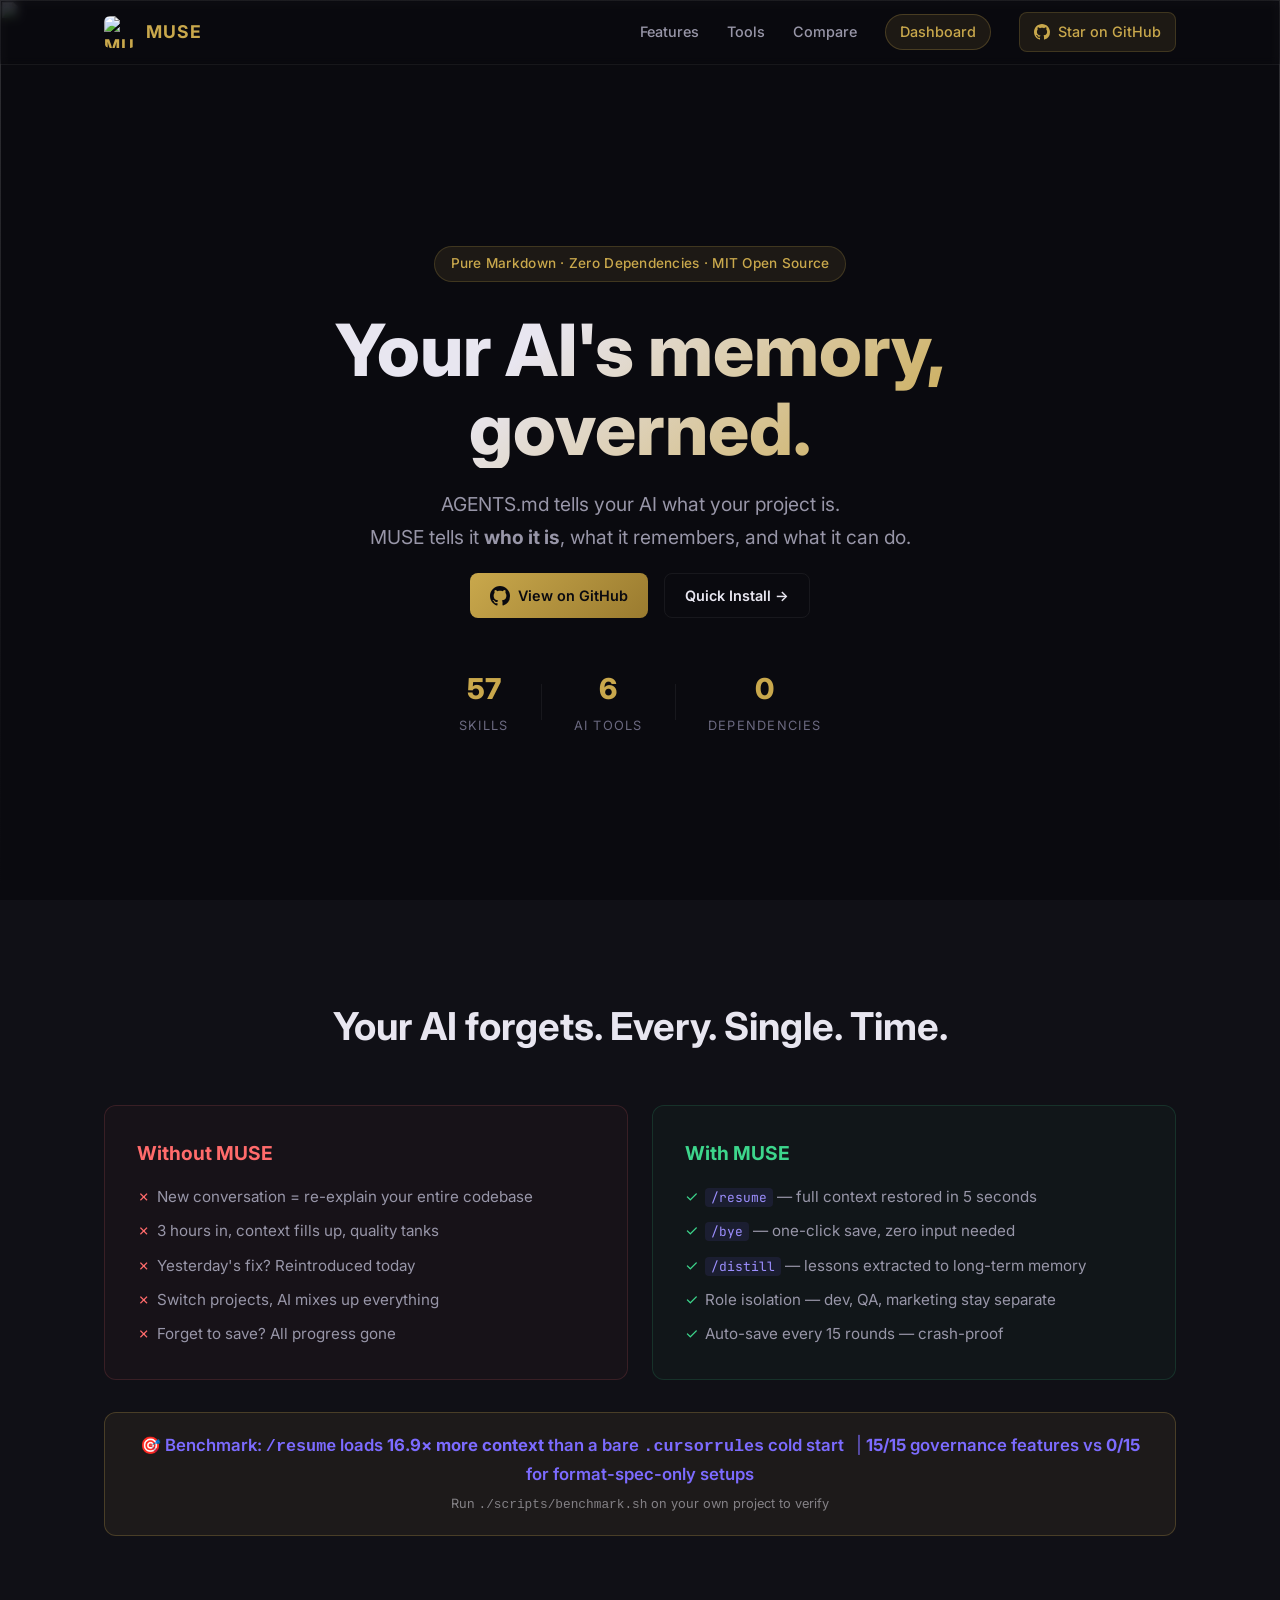
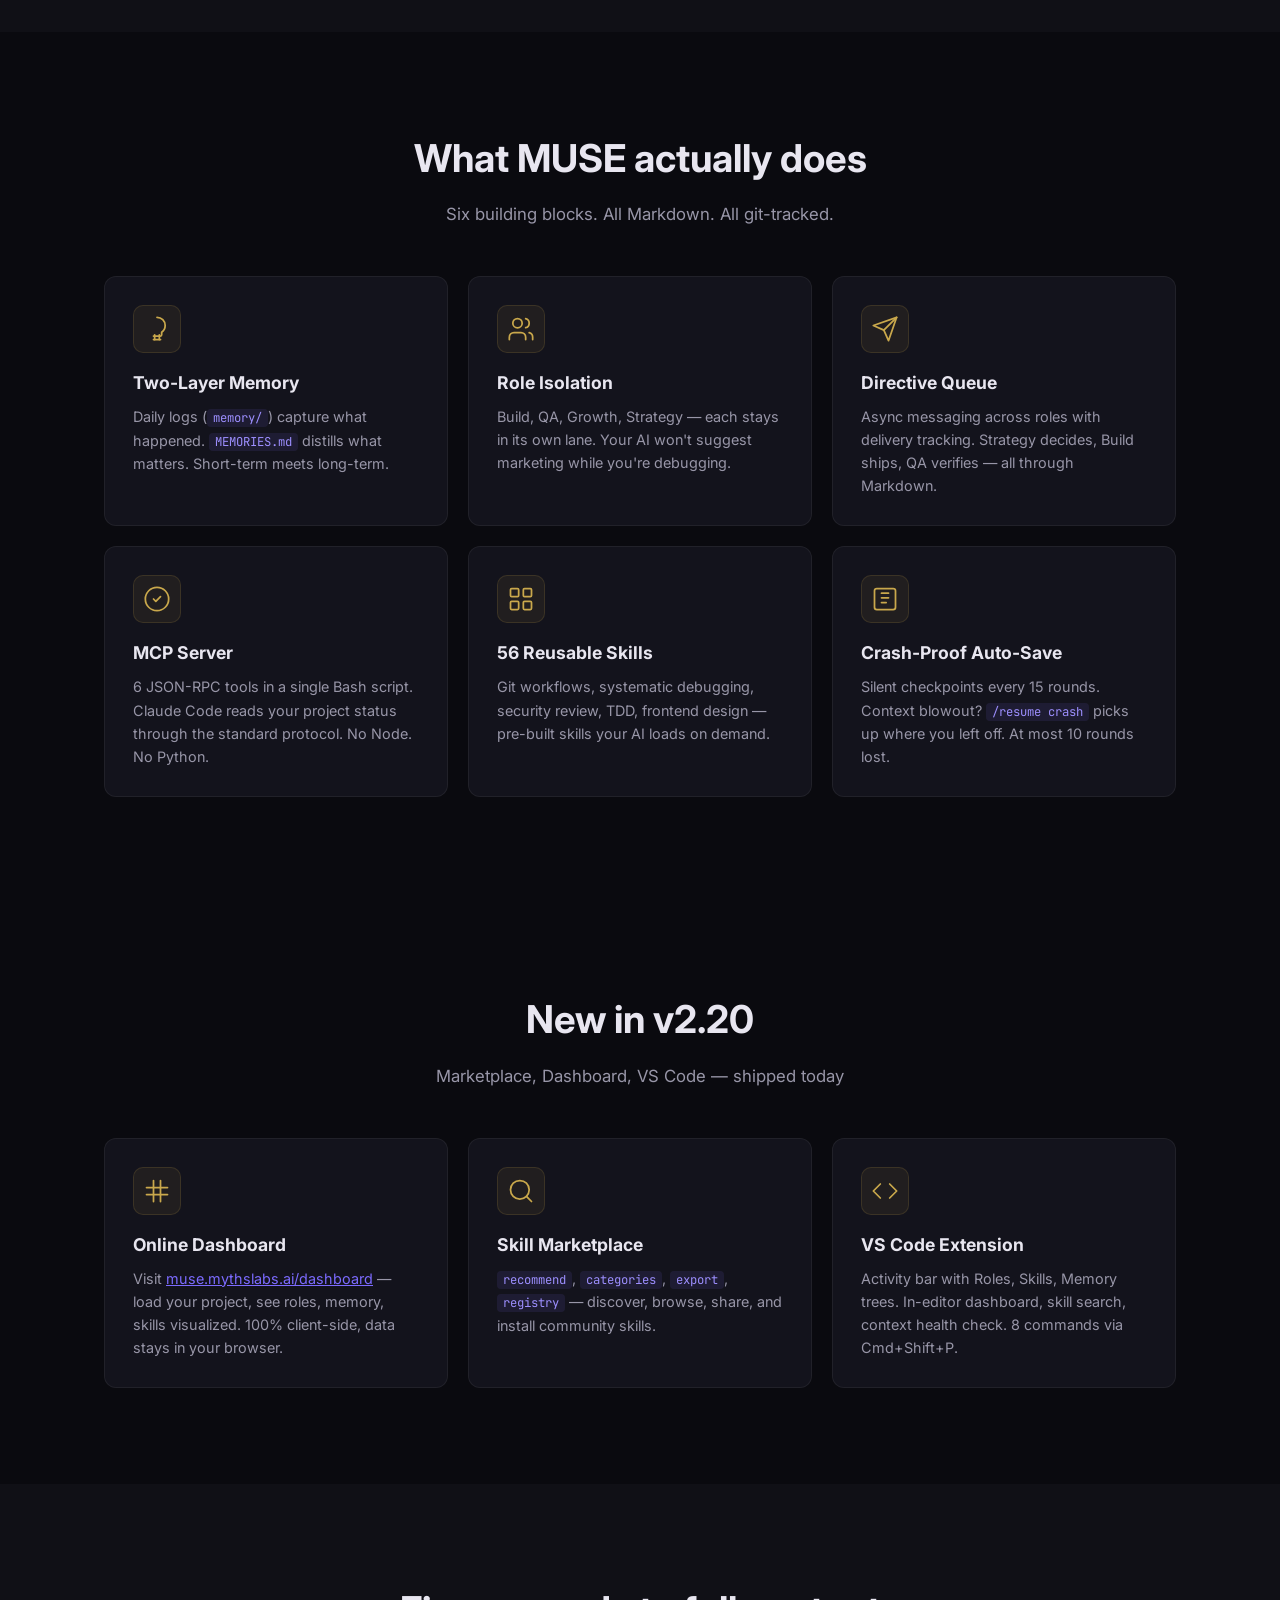
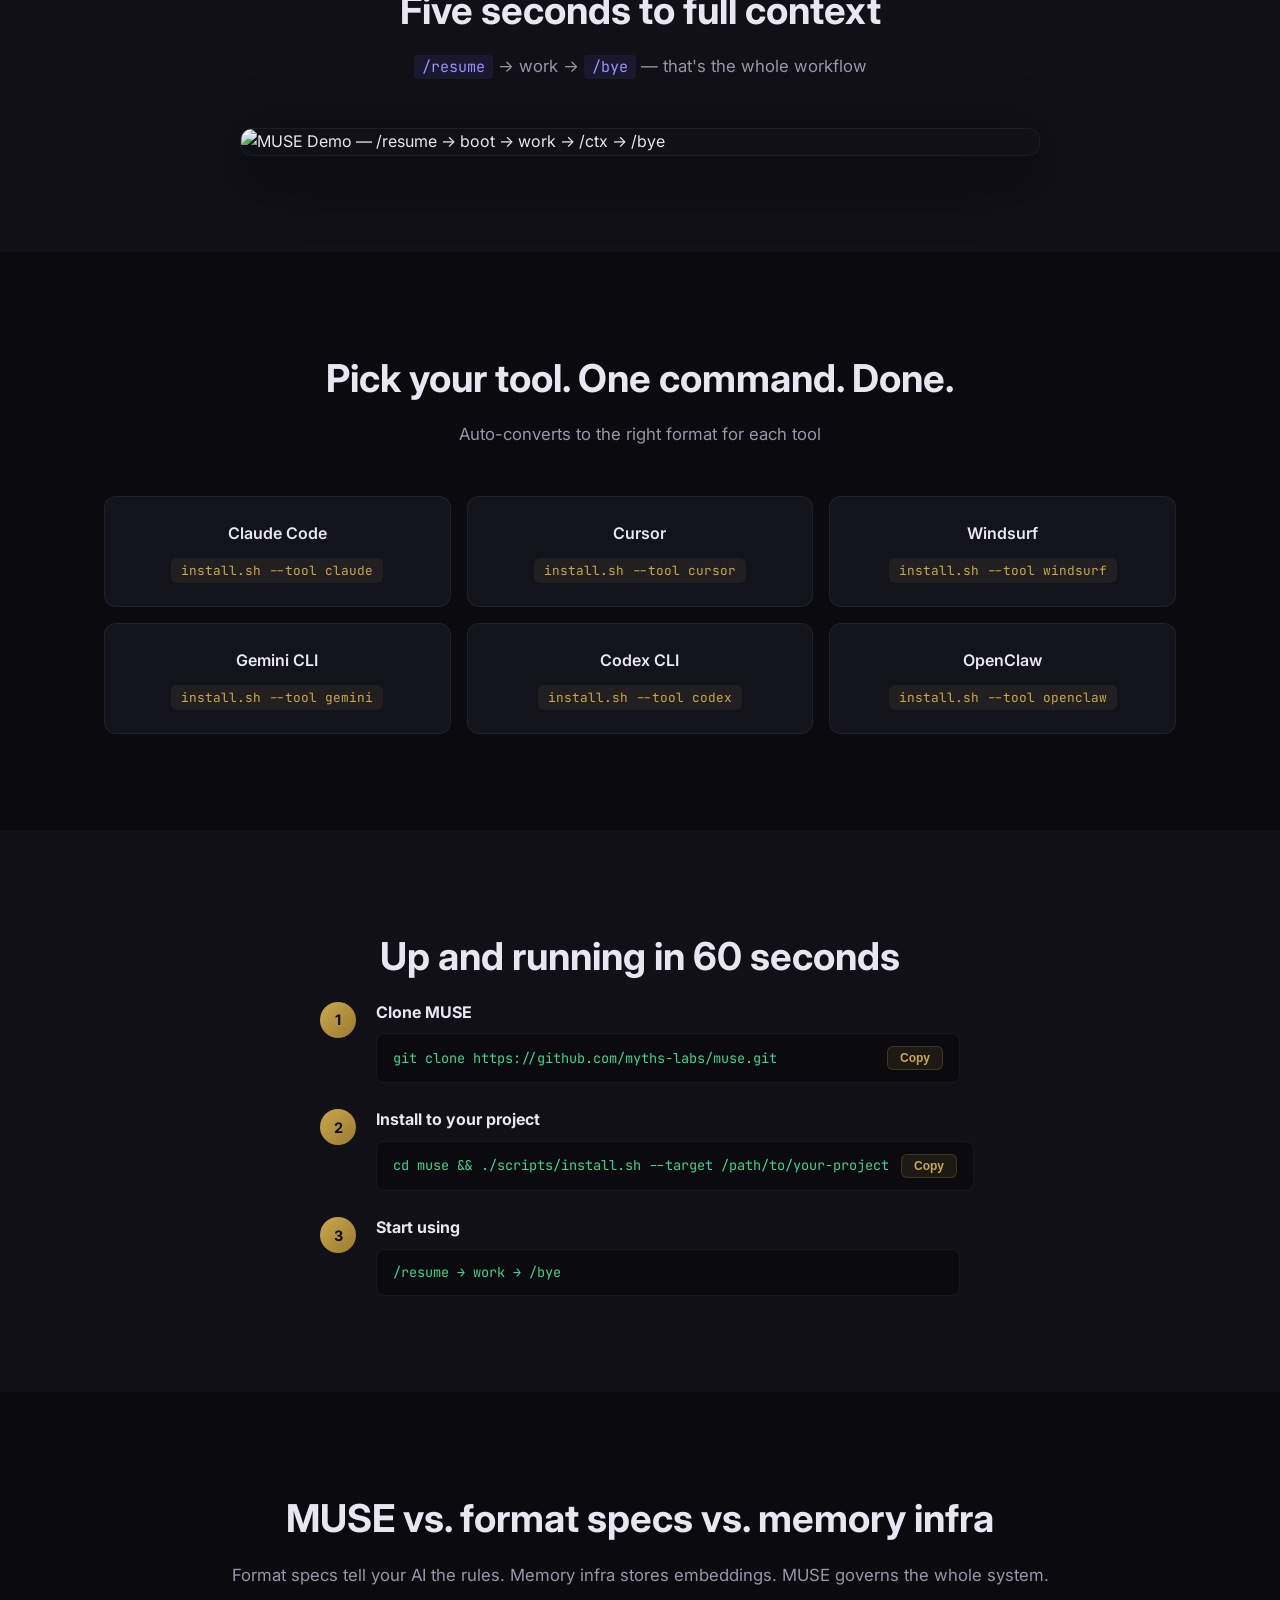
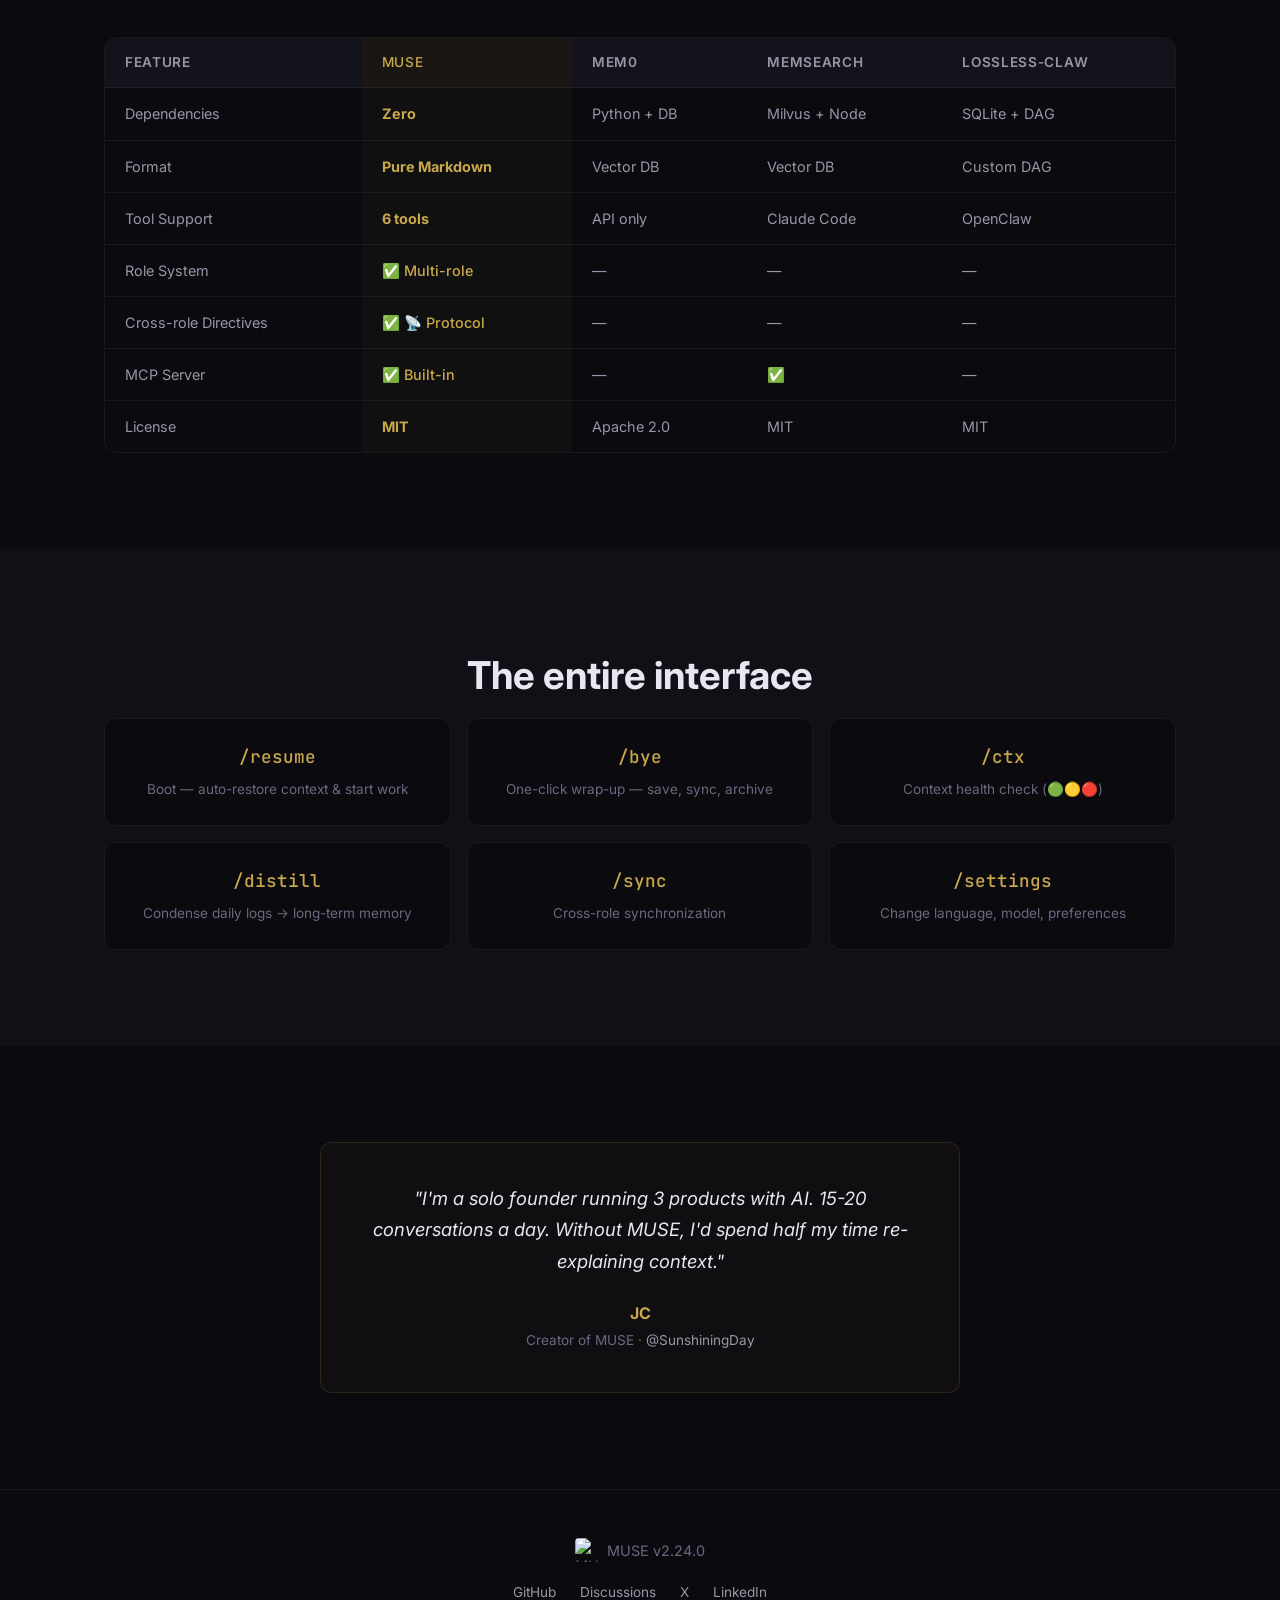
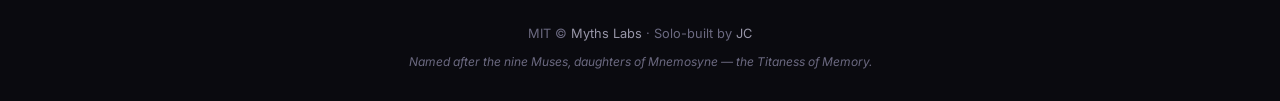
==== docs/index.html @ a2bdfe2b "feat(docs): add 3D particle background + fix topology layout - Extract MUSE logo particle effect fro" ====
<!DOCTYPE html>
<html lang="en">

<head>
  <meta charset="UTF-8">
  <meta name="viewport" content="width=device-width, initial-scale=1.0">
  <title>MUSE — The AI Coding Governance System | Roles, Memory, Skills in Markdown</title>
  <meta name="description"
    content="MUSE is a pure-Markdown operating system for AI pair programming. Lossless context management across conversations. Zero dependencies. Works with Claude Code, Cursor, Windsurf, Gemini CLI, and more.">
  <meta name="keywords"
    content="MUSE, AI memory, Claude Code, Cursor, AI pair programming, context management, Markdown, agent memory">
  <meta property="og:title" content="MUSE — The AI Coding Governance System">
  <meta property="og:description"
    content="The only full governance system for AI coding. Roles, memory, 57 skills, directives, dashboard — in plain Markdown. Zero dependencies.">
  <meta property="og:image" content="https://raw.githubusercontent.com/myths-labs/muse/main/assets/banner.png">
  <meta property="og:url" content="https://muse.mythslabs.ai">
  <meta property="og:type" content="website">
  <meta name="twitter:card" content="summary_large_image">
  <link rel="icon" href="https://raw.githubusercontent.com/myths-labs/muse/main/assets/logo.png" type="image/png">
  <link rel="preconnect" href="https://fonts.googleapis.com">
  <link rel="preconnect" href="https://fonts.gstatic.com" crossorigin>
  <link
    href="https://fonts.googleapis.com/css2?family=Inter:wght@300;400;500;600;700;800&family=JetBrains+Mono:wght@400;500&display=swap"
    rel="stylesheet">
  <link rel="stylesheet" href="style.css">
  <link rel="alternate" type="text/plain" href="/llms.txt" title="LLM-readable description">
  <script type="application/ld+json">
  {
    "@context": "https://schema.org",
    "@type": "SoftwareApplication",
    "name": "MUSE",
    "alternateName": "The AI Coding Governance System",
    "description": "The only full governance system for AI pair programming. Goes beyond AGENTS.md and .cursorrules with role isolation, persistent memory, 57 reusable skills, cross-role directives, TF-IDF search, and visual dashboards. Zero dependencies.",
    "url": "https://muse.mythslabs.ai",
    "applicationCategory": "DeveloperApplication",
    "operatingSystem": "macOS, Linux, Windows",
    "softwareVersion": "2.24.0",
    "license": "https://opensource.org/licenses/MIT",
    "isAccessibleForFree": true,
    "codeRepository": "https://github.com/myths-labs/muse",
    "programmingLanguage": ["Markdown", "Bash"],
    "offers": {
      "@type": "Offer",
      "price": "0",
      "priceCurrency": "USD"
    },
    "author": {
      "@type": "Organization",
      "name": "Myths Labs",
      "url": "https://github.com/myths-labs",
      "sameAs": [
        "https://x.com/MythsLabs",
        "https://linkedin.com/company/MythsLabs"
      ]
    },
    "creator": {
      "@type": "Person",
      "name": "JC",
      "url": "https://x.com/sunshiningday",
      "sameAs": ["https://github.com/jc-myths"]
    },
    "featureList": [
      "Cross-conversation memory persistence",
      "Role-based context isolation (build, QA, growth, strategy)",
      "Async cross-role directive queue with status tracking",
      "Built-in MCP Server with 6 JSON-RPC tools",
      "56 reusable skills (core + toolkit + ecosystem)",
      "Auto memory capture (LESSON/DECISION/FACT extraction)",
      "Semantic compression (3-tier context compression)",
      "Session checkpoint (silent save every 15 rounds)",
      "Defensive auto-save (crash recovery)",
      "Multi-tool support (Claude Code, Cursor, Windsurf, Gemini CLI, Codex CLI, OpenClaw)",
      "Skill Marketplace Discovery (6 commands: categories, stats, export, recommend, remote-install, registry)",
      "Web Dashboard (scripts/dashboard.sh) — self-contained HTML project visualizer",
      "Online Dashboard (muse.mythslabs.ai/dashboard) — client-side project visualization",
      "VS Code Extension with Roles, Skills, Memory tree views",
      "Skill Format Converter (Cursor, Windsurf, Copilot, OpenClaw, Aider, Antigravity)",
      "Pure Markdown format, zero code dependencies",
      "One-command install per tool"
    ],
    "softwareRequirements": "Any AI coding assistant that supports system prompts or project rules",
    "keywords": "AI memory, Claude Code, Cursor, Windsurf, AI pair programming, context management, agent memory, lossless context, MCP server, vibe coding"
  }
  </script>
</head>

<body>
  <!-- MUSE 3D Particle Background -->
  <div id="particle-container"
    style="position:fixed;top:0;left:0;width:100vw;height:100vh;z-index:-1;pointer-events:none;opacity:0.5;">
  </div>

  <!-- Starlight Particles Canvas -->
  <canvas id="starfield"></canvas>

  <!-- Navigation -->
  <nav class="nav">
    <div class="container nav-inner">
      <a href="#" class="nav-logo">
        <img src="https://raw.githubusercontent.com/myths-labs/muse/main/assets/logo.png" alt="MUSE" width="32"
          height="32">
        <span>MUSE</span>
      </a>
      <div class="nav-links">
        <a href="#features">Features</a>
        <a href="#tools">Tools</a>
        <a href="#comparison">Compare</a>
        <a href="./dashboard.html" class="nav-dashboard-link">Dashboard</a>
        <a href="https://github.com/myths-labs/muse" class="btn btn-sm" target="_blank" rel="noopener">
          <svg width="16" height="16" viewBox="0 0 16 16" fill="currentColor">
            <path
              d="M8 0C3.58 0 0 3.58 0 8c0 3.54 2.29 6.53 5.47 7.59.4.07.55-.17.55-.38 0-.19-.01-.82-.01-1.49-2.01.37-2.53-.49-2.69-.94-.09-.23-.48-.94-.82-1.13-.28-.15-.68-.52-.01-.53.63-.01 1.08.58 1.23.82.72 1.21 1.87.87 2.33.66.07-.52.28-.87.51-1.07-1.78-.2-3.64-.89-3.64-3.95 0-.87.31-1.59.82-2.15-.08-.2-.36-1.02.08-2.12 0 0 .67-.21 2.2.82.64-.18 1.32-.27 2-.27.68 0 1.36.09 2 .27 1.53-1.04 2.2-.82 2.2-.82.44 1.1.16 1.92.08 2.12.51.56.82 1.27.82 2.15 0 3.07-1.87 3.75-3.65 3.95.29.25.54.73.54 1.48 0 1.07-.01 1.93-.01 2.2 0 .21.15.46.55.38A8.013 8.013 0 0016 8c0-4.42-3.58-8-8-8z" />
          </svg>
          Star on GitHub
        </a>
      </div>
      <button class="nav-toggle" aria-label="Menu">☰</button>
    </div>
  </nav>

  <!-- Hero -->
  <section class="hero" style="background:#0a0a0f;z-index:2;">
    <div class="hero-bg">
      <img src="hero-banner.png" alt="" loading="eager">
      <div class="hero-overlay"></div>
    </div>
    <div class="container hero-content">
      <div class="hero-badge">Pure Markdown · Zero Dependencies · MIT Open Source</div>
      <h1>Your AI's memory,<br>governed.</h1>
      <p class="hero-subtitle">AGENTS.md tells your AI what your project is.<br>MUSE tells it <strong>who it
          is</strong>, what it remembers, and what it can do.</p>
      <div class="hero-actions">
        <a href="https://github.com/myths-labs/muse" class="btn btn-primary" target="_blank" rel="noopener">
          <svg width="20" height="20" viewBox="0 0 16 16" fill="currentColor">
            <path
              d="M8 0C3.58 0 0 3.58 0 8c0 3.54 2.29 6.53 5.47 7.59.4.07.55-.17.55-.38 0-.19-.01-.82-.01-1.49-2.01.37-2.53-.49-2.69-.94-.09-.23-.48-.94-.82-1.13-.28-.15-.68-.52-.01-.53.63-.01 1.08.58 1.23.82.72 1.21 1.87.87 2.33.66.07-.52.28-.87.51-1.07-1.78-.2-3.64-.89-3.64-3.95 0-.87.31-1.59.82-2.15-.08-.2-.36-1.02.08-2.12 0 0 .67-.21 2.2.82.64-.18 1.32-.27 2-.27.68 0 1.36.09 2 .27 1.53-1.04 2.2-.82 2.2-.82.44 1.1.16 1.92.08 2.12.51.56.82 1.27.82 2.15 0 3.07-1.87 3.75-3.65 3.95.29.25.54.73.54 1.48 0 1.07-.01 1.93-.01 2.2 0 .21.15.46.55.38A8.013 8.013 0 0016 8c0-4.42-3.58-8-8-8z" />
          </svg>
          View on GitHub
        </a>
        <a href="#install" class="btn btn-ghost">Quick Install →</a>
      </div>
      <div class="hero-stats">
        <div class="stat"><span class="stat-num">57</span><span class="stat-label">Skills</span></div>
        <div class="stat-divider"></div>
        <div class="stat"><span class="stat-num">6</span><span class="stat-label">AI Tools</span></div>
        <div class="stat-divider"></div>
        <div class="stat"><span class="stat-num">0</span><span class="stat-label">Dependencies</span></div>
      </div>
    </div>
  </section>

  <!-- Problem / Solution -->
  <section class="section section-dark" id="problem">
    <div class="container">
      <h2 class="section-title">Your AI forgets. Every. Single. Time.</h2>
      <div class="comparison-grid">
        <div class="comparison-card bad">
          <h3>Without MUSE</h3>
          <ul>
            <li>New conversation = re-explain your entire codebase</li>
            <li>3 hours in, context fills up, quality tanks</li>
            <li>Yesterday's fix? Reintroduced today</li>
            <li>Switch projects, AI mixes up everything</li>
            <li>Forget to save? All progress gone</li>
          </ul>
        </div>
        <div class="comparison-card good">
          <h3>With MUSE</h3>
          <ul>
            <li><code>/resume</code> — full context restored in 5 seconds</li>
            <li><code>/bye</code> — one-click save, zero input needed</li>
            <li><code>/distill</code> — lessons extracted to long-term memory</li>
            <li>Role isolation — dev, QA, marketing stay separate</li>
            <li>Auto-save every 15 rounds — crash-proof</li>
          </ul>
        </div>
      </div>
      <div class="benchmark-banner"
        style="margin-top:2rem;padding:1.2rem 1.5rem;border-radius:12px;background:rgba(201,168,76,0.08);border:1px solid rgba(201,168,76,0.25);text-align:center;">
        <p style="margin:0;color:var(--accent);font-weight:600;font-size:1.05rem;">
          🎯 Benchmark: <code>/resume</code> loads <strong>16.9× more context</strong> than a bare
          <code>.cursorrules</code> cold start
          <span style="opacity:0.6;margin-left:0.5rem;">|</span>
          <strong>15/15</strong> governance features vs <strong>0/15</strong> for format-spec-only setups
        </p>
        <p style="margin:0.4rem 0 0;font-size:0.8rem;opacity:0.5;">Run <code>./scripts/benchmark.sh</code> on your own
          project to verify</p>
      </div>
    </div>
  </section>

  <!-- Features -->
  <section class="section" id="features">
    <div class="container">
      <h2 class="section-title">What MUSE actually does</h2>
      <p class="section-subtitle">Six building blocks. All Markdown. All git-tracked.</p>
      <div class="features-grid">
        <div class="feature-card">
          <div class="feature-icon"><svg width="28" height="28" viewBox="0 0 24 24" fill="none" stroke="currentColor"
              stroke-width="1.5" stroke-linecap="round" stroke-linejoin="round">
              <path
                d="M12 2a7 7 0 0 1 7 7c0 2.38-1.19 4.47-3 5.74V17a1 1 0 0 1-1 1H9a1 0 0 1-1-1v-2.26C6.19 13.47 5 11.38 5 9a7 7 0 0 1 7-7z" />
              <path d="M9 21h6" />
              <path d="M10 17v4" />
              <path d="M14 17v4" />
            </svg></div>
          <h3>Two-Layer Memory</h3>
          <p>Daily logs (<code>memory/</code>) capture what happened. <code>MEMORIES.md</code> distills what matters.
            Short-term meets long-term.</p>
        </div>
        <div class="feature-card">
          <div class="feature-icon"><svg width="28" height="28" viewBox="0 0 24 24" fill="none" stroke="currentColor"
              stroke-width="1.5" stroke-linecap="round" stroke-linejoin="round">
              <path d="M16 21v-2a4 4 0 0 0-4-4H6a4 4 0 0 0-4 4v2" />
              <circle cx="9" cy="7" r="4" />
              <path d="M22 21v-2a4 4 0 0 0-3-3.87" />
              <path d="M16 3.13a4 4 0 0 1 0 7.75" />
            </svg></div>
          <h3>Role Isolation</h3>
          <p>Build, QA, Growth, Strategy — each stays in its own lane. Your AI won't suggest marketing while you're
            debugging.</p>
        </div>
        <div class="feature-card">
          <div class="feature-icon"><svg width="28" height="28" viewBox="0 0 24 24" fill="none" stroke="currentColor"
              stroke-width="1.5" stroke-linecap="round" stroke-linejoin="round">
              <path d="m22 2-7 20-4-9-9-4z" />
              <path d="M22 2 11 13" />
            </svg></div>
          <h3>Directive Queue</h3>
          <p>Async messaging across roles with delivery tracking. Strategy decides, Build ships, QA verifies — all
            through Markdown.</p>
        </div>
        <div class="feature-card">
          <div class="feature-icon"><svg width="28" height="28" viewBox="0 0 24 24" fill="none" stroke="currentColor"
              stroke-width="1.5" stroke-linecap="round" stroke-linejoin="round">
              <path d="M12 22c5.523 0 10-4.477 10-10S17.523 2 12 2 2 6.477 2 12s4.477 10 10 10z" />
              <path d="m9 12 2 2 4-4" />
            </svg></div>
          <h3>MCP Server</h3>
          <p>6 JSON-RPC tools in a single Bash script. Claude Code reads your project status through the standard
            protocol. No Node. No Python.</p>
        </div>
        <div class="feature-card">
          <div class="feature-icon"><svg width="28" height="28" viewBox="0 0 24 24" fill="none" stroke="currentColor"
              stroke-width="1.5" stroke-linecap="round" stroke-linejoin="round">
              <rect width="7" height="7" x="3" y="3" rx="1" />
              <rect width="7" height="7" x="14" y="3" rx="1" />
              <rect width="7" height="7" x="14" y="14" rx="1" />
              <rect width="7" height="7" x="3" y="14" rx="1" />
            </svg></div>
          <h3>56 Reusable Skills</h3>
          <p>Git workflows, systematic debugging, security review, TDD, frontend design — pre-built skills your AI loads
            on demand.</p>
        </div>
        <div class="feature-card">
          <div class="feature-icon"><svg width="28" height="28" viewBox="0 0 24 24" fill="none" stroke="currentColor"
              stroke-width="1.5" stroke-linecap="round" stroke-linejoin="round">
              <path d="M19 21H5a2 2 0 0 1-2-2V5a2 2 0 0 1 2-2h14a2 2 0 0 1 2 2v14a2 2 0 0 1-2 2z" />
              <path d="M9 7h6" />
              <path d="M9 11h6" />
              <path d="M9 15h4" />
            </svg></div>
          <h3>Crash-Proof Auto-Save</h3>
          <p>Silent checkpoints every 15 rounds. Context blowout? <code>/resume crash</code> picks up where you left
            off. At most 10 rounds lost.</p>
        </div>
      </div>
    </div>
  </section>
  <!-- Demo -->

  <!-- New in v2.20 -->
  <section class="section" id="new">
    <div class="container">
      <h2 class="section-title">New in v2.20</h2>
      <p class="section-subtitle">Marketplace, Dashboard, VS Code — shipped today</p>
      <div class="features-grid">
        <div class="feature-card">
          <div class="feature-icon"><svg width="28" height="28" viewBox="0 0 24 24" fill="none" stroke="currentColor"
              stroke-width="1.5" stroke-linecap="round" stroke-linejoin="round">
              <path d="M3 9h18M3 15h18M9 3v18M15 3v18" />
            </svg></div>
          <h3>Online Dashboard</h3>
          <p>Visit <a href="./dashboard.html" style="color:var(--accent)">muse.mythslabs.ai/dashboard</a> — load your
            project, see roles, memory, skills visualized. 100% client-side, data stays in your browser.</p>
        </div>
        <div class="feature-card">
          <div class="feature-icon"><svg width="28" height="28" viewBox="0 0 24 24" fill="none" stroke="currentColor"
              stroke-width="1.5" stroke-linecap="round" stroke-linejoin="round">
              <circle cx="11" cy="11" r="8" />
              <path d="m21 21-4.3-4.3" />
            </svg></div>
          <h3>Skill Marketplace</h3>
          <p><code>recommend</code>, <code>categories</code>, <code>export</code>, <code>registry</code> — discover,
            browse, share, and install community skills.</p>
        </div>
        <div class="feature-card">
          <div class="feature-icon"><svg width="28" height="28" viewBox="0 0 24 24" fill="none" stroke="currentColor"
              stroke-width="1.5" stroke-linecap="round" stroke-linejoin="round">
              <path d="M16 18l6-6-6-6" />
              <path d="M8 6l-6 6 6 6" />
            </svg></div>
          <h3>VS Code Extension</h3>
          <p>Activity bar with Roles, Skills, Memory trees. In-editor dashboard, skill search, context health check. 8
            commands via Cmd+Shift+P.</p>
        </div>
      </div>
    </div>
  </section>

  <!-- Demo -->
  <section class="section section-dark" id="demo">
    <div class="container">
      <h2 class="section-title">Five seconds to full context</h2>
      <p class="section-subtitle"><code>/resume</code> → work → <code>/bye</code> — that's the whole workflow</p>
      <div class="demo-container">
        <img src="https://raw.githubusercontent.com/myths-labs/muse/main/assets/demo.webp"
          alt="MUSE Demo — /resume → boot → work → /ctx → /bye" loading="lazy">
      </div>
    </div>
  </section>

  <!-- Supported Tools -->
  <section class="section" id="tools">
    <div class="container">
      <h2 class="section-title">Pick your tool. One command. Done.</h2>
      <p class="section-subtitle">Auto-converts to the right format for each tool</p>
      <div class="tools-grid">
        <div class="tool-card">
          <div class="tool-name">Claude Code</div>
          <code>install.sh --tool claude</code>
        </div>
        <div class="tool-card">
          <div class="tool-name">Cursor</div>
          <code>install.sh --tool cursor</code>
        </div>
        <div class="tool-card">
          <div class="tool-name">Windsurf</div>
          <code>install.sh --tool windsurf</code>
        </div>
        <div class="tool-card">
          <div class="tool-name">Gemini CLI</div>
          <code>install.sh --tool gemini</code>
        </div>
        <div class="tool-card">
          <div class="tool-name">Codex CLI</div>
          <code>install.sh --tool codex</code>
        </div>
        <div class="tool-card">
          <div class="tool-name">OpenClaw</div>
          <code>install.sh --tool openclaw</code>
        </div>
      </div>
    </div>
  </section>

  <!-- Install -->
  <section class="section section-dark" id="install">
    <div class="container">
      <h2 class="section-title">Up and running in 60 seconds</h2>
      <div class="install-block">
        <div class="install-step">
          <span class="step-num">1</span>
          <div class="step-content">
            <h4>Clone MUSE</h4>
            <div class="code-block">
              <code>git clone https://github.com/myths-labs/muse.git</code>
              <button class="copy-btn"
                onclick="navigator.clipboard.writeText('git clone https://github.com/myths-labs/muse.git')">Copy</button>
            </div>
          </div>
        </div>
        <div class="install-step">
          <span class="step-num">2</span>
          <div class="step-content">
            <h4>Install to your project</h4>
            <div class="code-block">
              <code>cd muse && ./scripts/install.sh --target /path/to/your-project</code>
              <button class="copy-btn"
                onclick="navigator.clipboard.writeText('cd muse && ./scripts/install.sh --target /path/to/your-project')">Copy</button>
            </div>
          </div>
        </div>
        <div class="install-step">
          <span class="step-num">3</span>
          <div class="step-content">
            <h4>Start using</h4>
            <div class="code-block">
              <code>/resume  →  work  →  /bye</code>
            </div>
          </div>
        </div>
      </div>
    </div>
  </section>

  <!-- Comparison -->
  <section class="section" id="comparison">
    <div class="container">
      <h2 class="section-title">MUSE vs. format specs vs. memory infra</h2>
      <p class="section-subtitle">Format specs tell your AI the rules. Memory infra stores embeddings. MUSE governs the
        whole system.</p>
      <div class="table-wrapper">
        <table class="comparison-table">
          <thead>
            <tr>
              <th>Feature</th>
              <th class="highlight">MUSE</th>
              <th>mem0</th>
              <th>memsearch</th>
              <th>lossless-claw</th>
            </tr>
          </thead>
          <tbody>
            <tr>
              <td>Dependencies</td>
              <td class="highlight"><strong>Zero</strong></td>
              <td>Python + DB</td>
              <td>Milvus + Node</td>
              <td>SQLite + DAG</td>
            </tr>
            <tr>
              <td>Format</td>
              <td class="highlight"><strong>Pure Markdown</strong></td>
              <td>Vector DB</td>
              <td>Vector DB</td>
              <td>Custom DAG</td>
            </tr>
            <tr>
              <td>Tool Support</td>
              <td class="highlight"><strong>6 tools</strong></td>
              <td>API only</td>
              <td>Claude Code</td>
              <td>OpenClaw</td>
            </tr>
            <tr>
              <td>Role System</td>
              <td class="highlight">✅ Multi-role</td>
              <td>—</td>
              <td>—</td>
              <td>—</td>
            </tr>
            <tr>
              <td>Cross-role Directives</td>
              <td class="highlight">✅ 📡 Protocol</td>
              <td>—</td>
              <td>—</td>
              <td>—</td>
            </tr>
            <tr>
              <td>MCP Server</td>
              <td class="highlight">✅ Built-in</td>
              <td>—</td>
              <td>✅</td>
              <td>—</td>
            </tr>
            <tr>
              <td>License</td>
              <td class="highlight"><strong>MIT</strong></td>
              <td>Apache 2.0</td>
              <td>MIT</td>
              <td>MIT</td>
            </tr>
          </tbody>
        </table>
      </div>
    </div>
  </section>

  <!-- Commands -->
  <section class="section section-dark" id="commands">
    <div class="container">
      <h2 class="section-title">The entire interface</h2>
      <div class="commands-grid">
        <div class="command-card">
          <code>/resume</code>
          <p>Boot — auto-restore context & start work</p>
        </div>
        <div class="command-card">
          <code>/bye</code>
          <p>One-click wrap-up — save, sync, archive</p>
        </div>
        <div class="command-card">
          <code>/ctx</code>
          <p>Context health check (🟢🟡🔴)</p>
        </div>
        <div class="command-card">
          <code>/distill</code>
          <p>Condense daily logs → long-term memory</p>
        </div>
        <div class="command-card">
          <code>/sync</code>
          <p>Cross-role synchronization</p>
        </div>
        <div class="command-card">
          <code>/settings</code>
          <p>Change language, model, preferences</p>
        </div>
      </div>
    </div>
  </section>

  <!-- Footer -->
  <!-- Social Proof -->
  <section class="section" id="story">
    <div class="container">
      <div class="maker-story">
        <p class="maker-quote">"I'm a solo founder running 3 products with AI. 15-20 conversations a day. Without MUSE,
          I'd spend half my time re-explaining context."</p>
        <div class="maker-info">
          <span class="maker-name">JC</span>
          <span class="maker-role">Creator of MUSE · <a href="https://x.com/sunshiningday" target="_blank"
              rel="noopener">@SunshiningDay</a></span>
        </div>
      </div>
    </div>
  </section>

  <footer class="footer">
    <div class="container footer-inner">
      <div class="footer-brand">
        <img src="https://raw.githubusercontent.com/myths-labs/muse/main/assets/logo.png" alt="MUSE" width="24"
          height="24">
        <span>MUSE v2.24.0</span>
      </div>
      <div class="footer-links">
        <a href="https://github.com/myths-labs/muse" target="_blank" rel="noopener">GitHub</a>
        <a href="https://github.com/myths-labs/muse/discussions" target="_blank" rel="noopener">Discussions</a>
        <a href="https://x.com/MythsLabs" target="_blank" rel="noopener">X</a>
        <a href="https://linkedin.com/company/MythsLabs" target="_blank" rel="noopener">LinkedIn</a>
      </div>
      <div class="footer-bottom">
        <p>MIT © <a href="https://github.com/myths-labs" target="_blank" rel="noopener">Myths Labs</a> · Solo-built by
          <a href="https://x.com/sunshiningday" target="_blank" rel="noopener">JC</a>
        </p>
        <p class="footer-muse"><em>Named after the nine Muses, daughters of Mnemosyne — the Titaness of Memory.</em></p>
      </div>
    </div>
  </footer>

  <script>
    // Mobile nav toggle
    document.querySelector('.nav-toggle').addEventListener('click', () => {
      document.querySelector('.nav-links').classList.toggle('open');
    });
    // Smooth scroll
    document.querySelectorAll('a[href^="#"]').forEach(a => {
      a.addEventListener('click', e => {
        e.preventDefault();
        const t = document.querySelector(a.getAttribute('href'));
        if (t) t.scrollIntoView({ behavior: 'smooth' });
        document.querySelector('.nav-links').classList.remove('open');
      });
    });
    // Copy button feedback
    document.querySelectorAll('.copy-btn').forEach(btn => {
      btn.addEventListener('click', () => {
        btn.textContent = '✓';
        setTimeout(() => btn.textContent = 'Copy', 1500);
      });
    });

    // ─── Golden Starlight Particles ───
    (function () {
      const canvas = document.getElementById('starfield');
      const ctx = canvas.getContext('2d');
      let w, h, particles;

      function resize() {
        w = canvas.width = window.innerWidth;
        h = canvas.height = document.documentElement.scrollHeight;
      }

      function createParticles() {
        const count = Math.min(Math.floor((w * h) / 8000), 200);
        particles = [];
        for (let i = 0; i < count; i++) {
          particles.push({
            x: Math.random() * w,
            y: Math.random() * h,
            r: Math.random() * 1.8 + 0.3,
            baseAlpha: Math.random() * 0.5 + 0.15,
            breathSpeed: Math.random() * 0.008 + 0.003,
            breathOffset: Math.random() * Math.PI * 2,
            driftX: (Math.random() - 0.5) * 0.15,
            driftY: (Math.random() - 0.5) * 0.08 - 0.02,
            hue: Math.random() * 30 + 35  // 35-65 = warm gold range
          });
        }
      }

      function draw(t) {
        ctx.clearRect(0, 0, w, h);
        for (const p of particles) {
          const breath = Math.sin(t * p.breathSpeed + p.breathOffset);
          const alpha = p.baseAlpha + breath * p.baseAlpha * 0.7;
          const glow = Math.max(0.1, p.r + breath * 0.6);

          // Outer glow
          const grad = ctx.createRadialGradient(p.x, p.y, 0, p.x, p.y, glow * 4);
          grad.addColorStop(0, `hsla(${p.hue}, 75%, 65%, ${alpha * 0.6})`);
          grad.addColorStop(0.4, `hsla(${p.hue}, 70%, 55%, ${alpha * 0.15})`);
          grad.addColorStop(1, `hsla(${p.hue}, 60%, 45%, 0)`);
          ctx.fillStyle = grad;
          ctx.beginPath();
          ctx.arc(p.x, p.y, glow * 4, 0, Math.PI * 2);
          ctx.fill();

          // Core dot
          ctx.fillStyle = `hsla(${p.hue}, 60%, 85%, ${Math.min(alpha * 1.6, 1)})`;
          ctx.beginPath();
          ctx.arc(p.x, p.y, glow * 0.5, 0, Math.PI * 2);
          ctx.fill();

          // Drift
          p.x += p.driftX;
          p.y += p.driftY;
          if (p.x < -10) p.x = w + 10;
          if (p.x > w + 10) p.x = -10;
          if (p.y < -10) p.y = h + 10;
          if (p.y > h + 10) p.y = -10;
        }
        requestAnimationFrame(draw);
      }

      window.addEventListener('resize', () => { resize(); createParticles(); });
      resize();
      createParticles();
      requestAnimationFrame(draw);

      // Recalculate canvas height on scroll (for dynamic content)
      let resizeTimer;
      new ResizeObserver(() => {
        clearTimeout(resizeTimer);
        resizeTimer = setTimeout(() => {
          h = canvas.height = document.documentElement.scrollHeight;
        }, 200);
      }).observe(document.body);
    })();
  </script>

  <!-- MUSE 3D Particle Background Effect -->
  <script src="https://cdn.jsdelivr.net/npm/three@0.160.0/build/three.min.js"></script>
  <script src="muse-particle.js"></script>
</body>

</html>
---- docs/style.css ----
/* MUSE Landing Page — Premium Dark Theme */

:root {
  --bg-primary: #0a0a0f;
  --bg-primary-alpha: rgba(10, 10, 15, 0.88);
  --bg-secondary: #111118;
  --bg-secondary-alpha: rgba(17, 17, 24, 0.9);
  --bg-card: rgba(22, 22, 31, 0.85);
  --bg-card-hover: rgba(28, 28, 40, 0.9);
  --text-primary: #e8e6f0;
  --text-secondary: #9896a8;
  --text-muted: #6b6980;
  --gold: #c9a84c;
  --gold-light: #e0c872;
  --gold-dark: #9a7b2f;
  --accent: #7c6bff;
  --accent-light: #9d8fff;
  --green: #3dd68c;
  --red: #ff6b6b;
  --border: rgba(255, 255, 255, 0.06);
  --radius: 12px;
  --radius-sm: 8px;
  --font: 'Inter', -apple-system, BlinkMacSystemFont, sans-serif;
  --mono: 'JetBrains Mono', 'Fira Code', monospace;
}

#starfield {
  position: fixed;
  top: 0;
  left: 0;
  width: 100%;
  height: 100%;
  z-index: 0;
  pointer-events: none;
}

*,
*::before,
*::after {
  box-sizing: border-box;
  margin: 0;
  padding: 0;
}

html {
  scroll-behavior: smooth;
}

body {
  font-family: var(--font);
  background: var(--bg-primary);
  color: var(--text-primary);
  line-height: 1.6;
  -webkit-font-smoothing: antialiased;
}

.container {
  max-width: 1120px;
  margin: 0 auto;
  padding: 0 24px;
}

/* ─── Navigation ─── */
.nav {
  position: fixed;
  top: 0;
  left: 0;
  right: 0;
  z-index: 100;
  background: rgba(10, 10, 15, 0.05);
  backdrop-filter: blur(5px);
  -webkit-backdrop-filter: blur(5px);
  border-bottom: 1px solid var(--border);
}

.section,
.hero,
.footer {
  position: relative;
  z-index: 1;
}

.nav-inner {
  display: flex;
  align-items: center;
  justify-content: space-between;
  height: 64px;
}

.nav-logo {
  display: flex;
  align-items: center;
  gap: 10px;
  text-decoration: none;
  color: var(--gold);
  font-weight: 700;
  font-size: 1.1rem;
  letter-spacing: 0.05em;
}

.nav-logo img {
  border-radius: 6px;
}

.nav-links {
  display: flex;
  align-items: center;
  gap: 28px;
}

.nav-links a {
  color: var(--text-secondary);
  text-decoration: none;
  font-size: 0.9rem;
  font-weight: 500;
  transition: color 0.2s;
}

.nav-links a:hover {
  color: var(--text-primary);
}

.nav-dashboard-link {
  background: rgba(201, 168, 76, 0.1) !important;
  border: 1px solid rgba(201, 168, 76, 0.25);
  padding: 5px 14px;
  border-radius: 20px;
  color: var(--gold) !important;
  font-weight: 500;
  transition: all 0.2s;
}

.nav-dashboard-link:hover {
  background: rgba(201, 168, 76, 0.2) !important;
  border-color: rgba(201, 168, 76, 0.4);
  color: var(--gold-light) !important;
}

.nav-toggle {
  display: none;
  background: none;
  border: none;
  color: var(--text-primary);
  font-size: 1.4rem;
  cursor: pointer;
}

/* ─── Buttons ─── */
.btn {
  display: inline-flex;
  align-items: center;
  gap: 8px;
  padding: 10px 20px;
  border-radius: var(--radius-sm);
  text-decoration: none;
  font-weight: 600;
  font-size: 0.9rem;
  transition: all 0.2s;
  border: none;
  cursor: pointer;
}

.btn-sm {
  padding: 7px 14px;
  font-size: 0.85rem;
}

.btn-primary {
  background: linear-gradient(135deg, var(--gold), var(--gold-dark));
  color: #0a0a0f;
}

.btn-primary:hover {
  background: linear-gradient(135deg, var(--gold-light), var(--gold));
  transform: translateY(-1px);
  box-shadow: 0 4px 20px rgba(201, 168, 76, 0.3);
}

.btn-ghost {
  background: transparent;
  color: var(--text-primary);
  border: 1px solid var(--border);
}

.btn-ghost:hover {
  border-color: var(--gold);
  color: var(--gold);
}

.btn.btn-sm {
  background: rgba(201, 168, 76, 0.1);
  color: var(--gold);
  border: 1px solid rgba(201, 168, 76, 0.2);
}

.btn.btn-sm:hover {
  background: rgba(201, 168, 76, 0.2);
}

/* ─── Hero ─── */
.hero {
  position: relative;
  min-height: 100vh;
  display: flex;
  align-items: center;
  justify-content: center;
  overflow: hidden;
  padding-top: 64px;
  background: var(--bg-primary);
  /* opaque base to block particles behind */
}

.hero-bg {
  position: absolute;
  inset: 0;
}

.hero-bg img {
  width: 100%;
  height: 100%;
  object-fit: cover;
  opacity: 0.35;
}

.hero-overlay {
  position: absolute;
  inset: 0;
  background: linear-gradient(180deg,
      rgba(10, 10, 15, 0.4) 0%,
      rgba(10, 10, 15, 0.7) 50%,
      rgba(10, 10, 15, 0.95) 85%,
      var(--bg-primary) 100%);
}

.hero-content {
  position: relative;
  text-align: center;
  padding: 80px 0 60px;
}

.hero-badge {
  display: inline-block;
  padding: 6px 16px;
  border-radius: 20px;
  background: rgba(201, 168, 76, 0.1);
  border: 1px solid rgba(201, 168, 76, 0.2);
  color: var(--gold);
  font-size: 0.85rem;
  font-weight: 500;
  margin-bottom: 28px;
  letter-spacing: 0.02em;
}

.hero h1 {
  font-size: clamp(2.5rem, 6vw, 4.5rem);
  font-weight: 800;
  line-height: 1.1;
  margin-bottom: 20px;
  background: linear-gradient(135deg, var(--text-primary) 30%, var(--gold) 100%);
  -webkit-background-clip: text;
  -webkit-text-fill-color: transparent;
  background-clip: text;
}

.hero-subtitle {
  font-size: clamp(1rem, 2vw, 1.2rem);
  color: var(--text-secondary);
  max-width: 640px;
  margin: 0 auto 20px;
  line-height: 1.7;
}

.hero-tools {
  display: flex;
  justify-content: center;
  flex-wrap: wrap;
  gap: 8px;
  margin-bottom: 32px;
}

.tool-pill {
  display: inline-block;
  padding: 5px 14px;
  border-radius: 20px;
  background: rgba(255, 255, 255, 0.06);
  border: 1px solid rgba(255, 255, 255, 0.1);
  color: var(--text-secondary);
  font-size: 0.82rem;
  font-weight: 500;
  letter-spacing: 0.01em;
  transition: all 0.2s;
}

.tool-pill:hover {
  background: rgba(201, 168, 76, 0.1);
  border-color: rgba(201, 168, 76, 0.25);
  color: var(--gold);
}

.hero-actions {
  display: flex;
  gap: 16px;
  justify-content: center;
  flex-wrap: wrap;
  margin-bottom: 48px;
}

.hero-stats {
  display: flex;
  justify-content: center;
  align-items: center;
  gap: 32px;
  flex-wrap: wrap;
}

.stat {
  text-align: center;
}

.stat-num {
  display: block;
  font-size: 1.8rem;
  font-weight: 800;
  color: var(--gold);
}

.stat-label {
  font-size: 0.8rem;
  color: var(--text-muted);
  text-transform: uppercase;
  letter-spacing: 0.1em;
}

.stat-divider {
  width: 1px;
  height: 36px;
  background: var(--border);
}

/* ─── Sections ─── */
.section {
  padding: 96px 0;
}

.section-dark {
  background: var(--bg-secondary-alpha);
}

.section-title {
  text-align: center;
  font-size: clamp(1.8rem, 3vw, 2.5rem);
  font-weight: 700;
  margin-bottom: 12px;
}

.section-subtitle {
  text-align: center;
  color: var(--text-secondary);
  font-size: 1.05rem;
  margin-bottom: 48px;
}

.section-subtitle code {
  background: rgba(124, 107, 255, 0.1);
  color: var(--accent-light);
  padding: 2px 8px;
  border-radius: 4px;
  font-family: var(--mono);
  font-size: 0.9em;
}

/* ─── Problem/Solution ─── */
.comparison-grid {
  display: grid;
  grid-template-columns: 1fr 1fr;
  gap: 24px;
  margin-top: 48px;
}

.comparison-card {
  padding: 32px;
  border-radius: var(--radius);
  border: 1px solid var(--border);
}

.comparison-card.bad {
  background: rgba(255, 107, 107, 0.03);
  border-color: rgba(255, 107, 107, 0.15);
}

.comparison-card.good {
  background: rgba(61, 214, 140, 0.03);
  border-color: rgba(61, 214, 140, 0.15);
}

.comparison-card h3 {
  font-size: 1.2rem;
  margin-bottom: 16px;
}

.comparison-card.bad h3 {
  color: var(--red);
}

.comparison-card.good h3 {
  color: var(--green);
}

.comparison-card ul {
  list-style: none;
  display: flex;
  flex-direction: column;
  gap: 10px;
}

.comparison-card li {
  color: var(--text-secondary);
  font-size: 0.95rem;
  padding-left: 20px;
  position: relative;
}

.comparison-card.bad li::before {
  content: '✗';
  position: absolute;
  left: 0;
  color: var(--red);
}

.comparison-card.good li::before {
  content: '✓';
  position: absolute;
  left: 0;
  color: var(--green);
}

.comparison-card code {
  background: rgba(124, 107, 255, 0.1);
  color: var(--accent-light);
  padding: 1px 6px;
  border-radius: 4px;
  font-family: var(--mono);
  font-size: 0.85em;
}

/* ─── Features ─── */
.features-grid {
  display: grid;
  grid-template-columns: repeat(3, 1fr);
  gap: 20px;
}

.feature-card {
  padding: 28px;
  background: var(--bg-card);
  border: 1px solid var(--border);
  border-radius: var(--radius);
  transition: all 0.3s;
  backdrop-filter: blur(8px);
}

.feature-card:hover {
  background: var(--bg-card-hover);
  border-color: rgba(201, 168, 76, 0.2);
  transform: translateY(-4px);
  box-shadow: 0 8px 32px rgba(0, 0, 0, 0.3);
}

.feature-icon {
  display: flex;
  align-items: center;
  justify-content: center;
  width: 48px;
  height: 48px;
  border-radius: 10px;
  background: rgba(201, 168, 76, 0.08);
  border: 1px solid rgba(201, 168, 76, 0.15);
  color: var(--gold);
  margin-bottom: 16px;
}

.feature-card h3 {
  font-size: 1.1rem;
  margin-bottom: 8px;
  color: var(--text-primary);
}

.feature-card p {
  color: var(--text-secondary);
  font-size: 0.9rem;
  line-height: 1.6;
}

.feature-card code {
  background: rgba(124, 107, 255, 0.1);
  color: var(--accent-light);
  padding: 1px 6px;
  border-radius: 4px;
  font-family: var(--mono);
  font-size: 0.85em;
}

/* ─── Demo ─── */
.demo-container {
  max-width: 800px;
  margin: 0 auto;
  border-radius: var(--radius);
  overflow: hidden;
  border: 1px solid var(--border);
  box-shadow: 0 16px 64px rgba(0, 0, 0, 0.4);
}

.demo-container img {
  width: 100%;
  display: block;
}

/* ─── Tools ─── */
.tools-grid {
  display: grid;
  grid-template-columns: repeat(3, 1fr);
  gap: 16px;
}

.tool-card {
  padding: 24px;
  background: var(--bg-card);
  border: 1px solid var(--border);
  border-radius: var(--radius);
  text-align: center;
  transition: all 0.2s;
}

.tool-card:hover {
  border-color: rgba(201, 168, 76, 0.2);
}

.tool-name {
  font-weight: 600;
  font-size: 1rem;
  margin-bottom: 10px;
  color: var(--text-primary);
}

.tool-card code {
  font-family: var(--mono);
  font-size: 0.8rem;
  color: var(--gold);
  background: rgba(201, 168, 76, 0.08);
  padding: 4px 10px;
  border-radius: 6px;
}

/* ─── Install ─── */
.install-block {
  max-width: 640px;
  margin: 0 auto;
  display: flex;
  flex-direction: column;
  gap: 24px;
}

.install-step {
  display: flex;
  gap: 20px;
  align-items: flex-start;
}

.step-num {
  flex-shrink: 0;
  width: 36px;
  height: 36px;
  border-radius: 50%;
  background: linear-gradient(135deg, var(--gold), var(--gold-dark));
  color: #0a0a0f;
  font-weight: 700;
  display: flex;
  align-items: center;
  justify-content: center;
  font-size: 0.9rem;
  margin-top: 2px;
}

.step-content {
  flex: 1;
}

.step-content h4 {
  font-size: 1rem;
  margin-bottom: 8px;
  color: var(--text-primary);
}

.code-block {
  display: flex;
  align-items: center;
  gap: 12px;
  background: var(--bg-primary);
  border: 1px solid var(--border);
  border-radius: var(--radius-sm);
  padding: 12px 16px;
  overflow-x: auto;
}

.code-block code {
  font-family: var(--mono);
  font-size: 0.85rem;
  color: var(--green);
  flex: 1;
  white-space: nowrap;
}

.copy-btn {
  flex-shrink: 0;
  background: rgba(201, 168, 76, 0.1);
  border: 1px solid rgba(201, 168, 76, 0.2);
  color: var(--gold);
  padding: 4px 12px;
  border-radius: 6px;
  font-size: 0.75rem;
  font-weight: 600;
  cursor: pointer;
  transition: all 0.2s;
}

.copy-btn:hover {
  background: rgba(201, 168, 76, 0.2);
}

/* ─── Comparison Table ─── */
.table-wrapper {
  overflow-x: auto;
  border-radius: var(--radius);
  border: 1px solid var(--border);
}

.comparison-table {
  width: 100%;
  border-collapse: collapse;
  font-size: 0.9rem;
}

.comparison-table th,
.comparison-table td {
  padding: 14px 20px;
  text-align: left;
  border-bottom: 1px solid var(--border);
}

.comparison-table thead th {
  background: var(--bg-card);
  color: var(--text-secondary);
  font-weight: 600;
  font-size: 0.85rem;
  text-transform: uppercase;
  letter-spacing: 0.05em;
}

.comparison-table td {
  color: var(--text-secondary);
}

.comparison-table .highlight {
  background: rgba(201, 168, 76, 0.04);
  color: var(--gold);
  font-weight: 500;
}

.comparison-table thead .highlight {
  color: var(--gold);
  background: rgba(201, 168, 76, 0.08);
}

.comparison-table tbody tr:hover {
  background: rgba(255, 255, 255, 0.02);
}

.comparison-table tbody tr:last-child td {
  border-bottom: none;
}

/* ─── Commands ─── */
.commands-grid {
  display: grid;
  grid-template-columns: repeat(3, 1fr);
  gap: 16px;
}

.command-card {
  padding: 24px;
  background: var(--bg-primary);
  border: 1px solid var(--border);
  border-radius: var(--radius);
  text-align: center;
}

.command-card code {
  font-family: var(--mono);
  font-size: 1.1rem;
  font-weight: 500;
  color: var(--gold);
  display: block;
  margin-bottom: 8px;
}

.command-card p {
  color: var(--text-muted);
  font-size: 0.85rem;
}

/* ─── Maker Story ─── */
.maker-story {
  max-width: 640px;
  margin: 0 auto;
  text-align: center;
  padding: 40px;
  border-radius: var(--radius);
  border: 1px solid rgba(201, 168, 76, 0.15);
  background: rgba(201, 168, 76, 0.03);
}

.maker-quote {
  font-size: 1.15rem;
  font-style: italic;
  color: var(--text-primary);
  line-height: 1.7;
  margin-bottom: 24px;
}

.maker-info {
  display: flex;
  flex-direction: column;
  gap: 4px;
}

.maker-name {
  font-weight: 700;
  color: var(--gold);
  font-size: 1rem;
}

.maker-role {
  color: var(--text-muted);
  font-size: 0.85rem;
}

.maker-role a {
  color: var(--text-secondary);
  text-decoration: none;
}

.maker-role a:hover {
  color: var(--gold);
}

/* ─── Footer ─── */
.footer {
  padding: 48px 0 32px;
  border-top: 1px solid var(--border);
}

.footer-inner {
  display: flex;
  flex-direction: column;
  align-items: center;
  gap: 20px;
}

.footer-brand {
  display: flex;
  align-items: center;
  gap: 8px;
  color: var(--text-muted);
  font-size: 0.9rem;
}

.footer-brand img {
  border-radius: 4px;
}

.footer-links {
  display: flex;
  gap: 24px;
}

.footer-links a {
  color: var(--text-secondary);
  text-decoration: none;
  font-size: 0.85rem;
  transition: color 0.2s;
}

.footer-links a:hover {
  color: var(--gold);
}

.footer-bottom {
  text-align: center;
}

.footer-bottom p {
  color: var(--text-muted);
  font-size: 0.8rem;
}

.footer-bottom a {
  color: var(--text-secondary);
  text-decoration: none;
}

.footer-bottom a:hover {
  color: var(--gold);
}

.footer-muse {
  margin-top: 8px;
  font-size: 0.75rem !important;
  color: var(--text-muted) !important;
}

/* ─── Responsive ─── */
@media (max-width: 768px) {
  .nav-links {
    display: none;
    position: absolute;
    top: 64px;
    left: 0;
    right: 0;
    background: rgba(10, 10, 15, 0.95);
    backdrop-filter: blur(20px);
    flex-direction: column;
    padding: 20px 24px;
    gap: 16px;
    border-bottom: 1px solid var(--border);
  }

  .nav-links.open {
    display: flex;
  }

  .nav-toggle {
    display: block;
  }

  .comparison-grid {
    grid-template-columns: 1fr;
  }

  .features-grid {
    grid-template-columns: 1fr;
  }

  .tools-grid {
    grid-template-columns: repeat(2, 1fr);
  }

  .commands-grid {
    grid-template-columns: repeat(2, 1fr);
  }

  .hero-content {
    padding: 40px 0;
  }

  .section {
    padding: 64px 0;
  }

  .hero-stats {
    gap: 20px;
  }

  .stat-divider {
    display: none;
  }

  .hero-bg img {
    object-position: 70% center;
  }

  .hero-tools {
    gap: 6px;
  }

  .tool-pill {
    font-size: 0.78rem;
    padding: 4px 11px;
  }

  .comparison-table th,
  .comparison-table td {
    padding: 10px 12px;
    font-size: 0.82rem;
  }

  .code-block {
    flex-direction: column;
    align-items: stretch;
    gap: 8px;
  }

  .code-block code {
    white-space: normal;
    word-break: break-all;
  }

  .copy-btn {
    align-self: flex-end;
  }

  .install-step {
    gap: 14px;
  }

  .step-num {
    width: 30px;
    height: 30px;
    font-size: 0.8rem;
  }
}

@media (max-width: 480px) {
  .tools-grid {
    grid-template-columns: 1fr;
  }

  .commands-grid {
    grid-template-columns: 1fr;
  }

  .hero-actions {
    flex-direction: column;
    align-items: center;
  }

  .hero h1 {
    font-size: 2rem;
  }

  .section-title {
    font-size: 1.5rem;
  }

  .hero-badge {
    font-size: 0.75rem;
    padding: 5px 12px;
  }

  .stat-num {
    font-size: 1.4rem;
  }
}
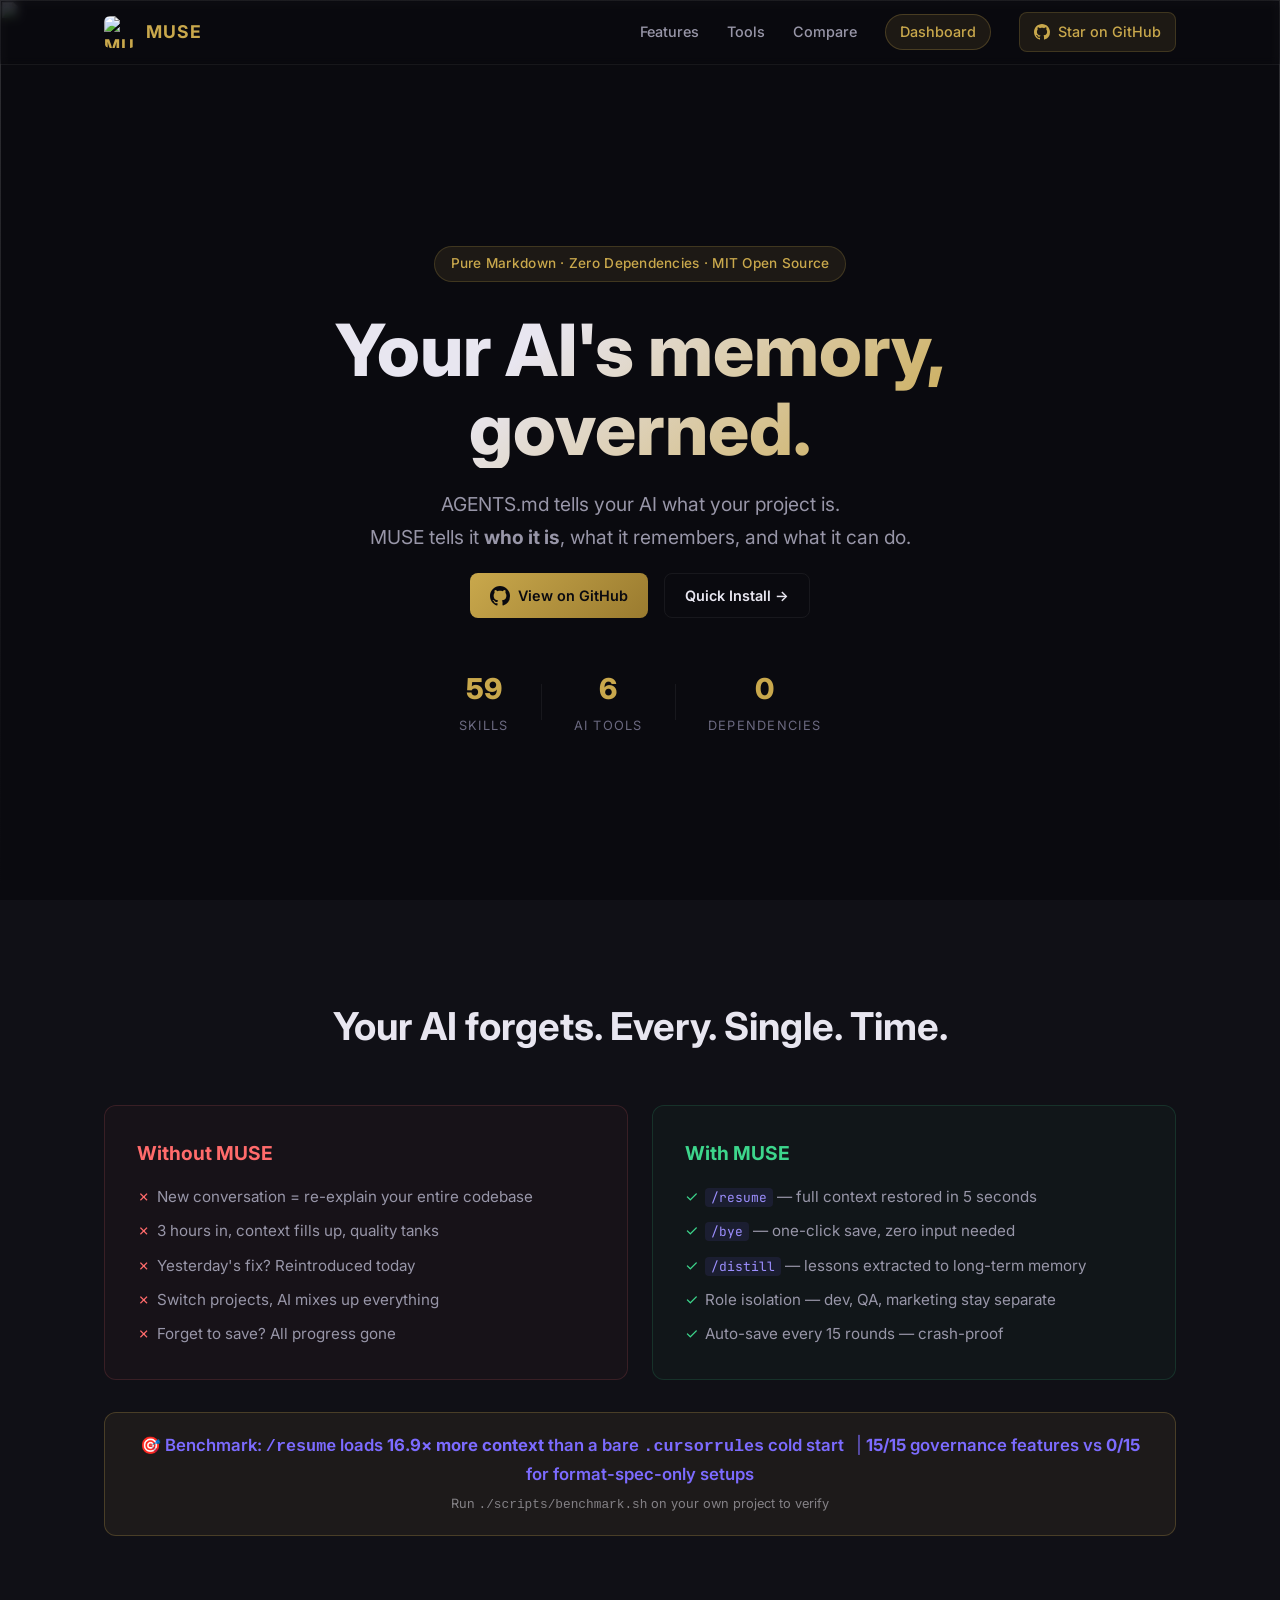
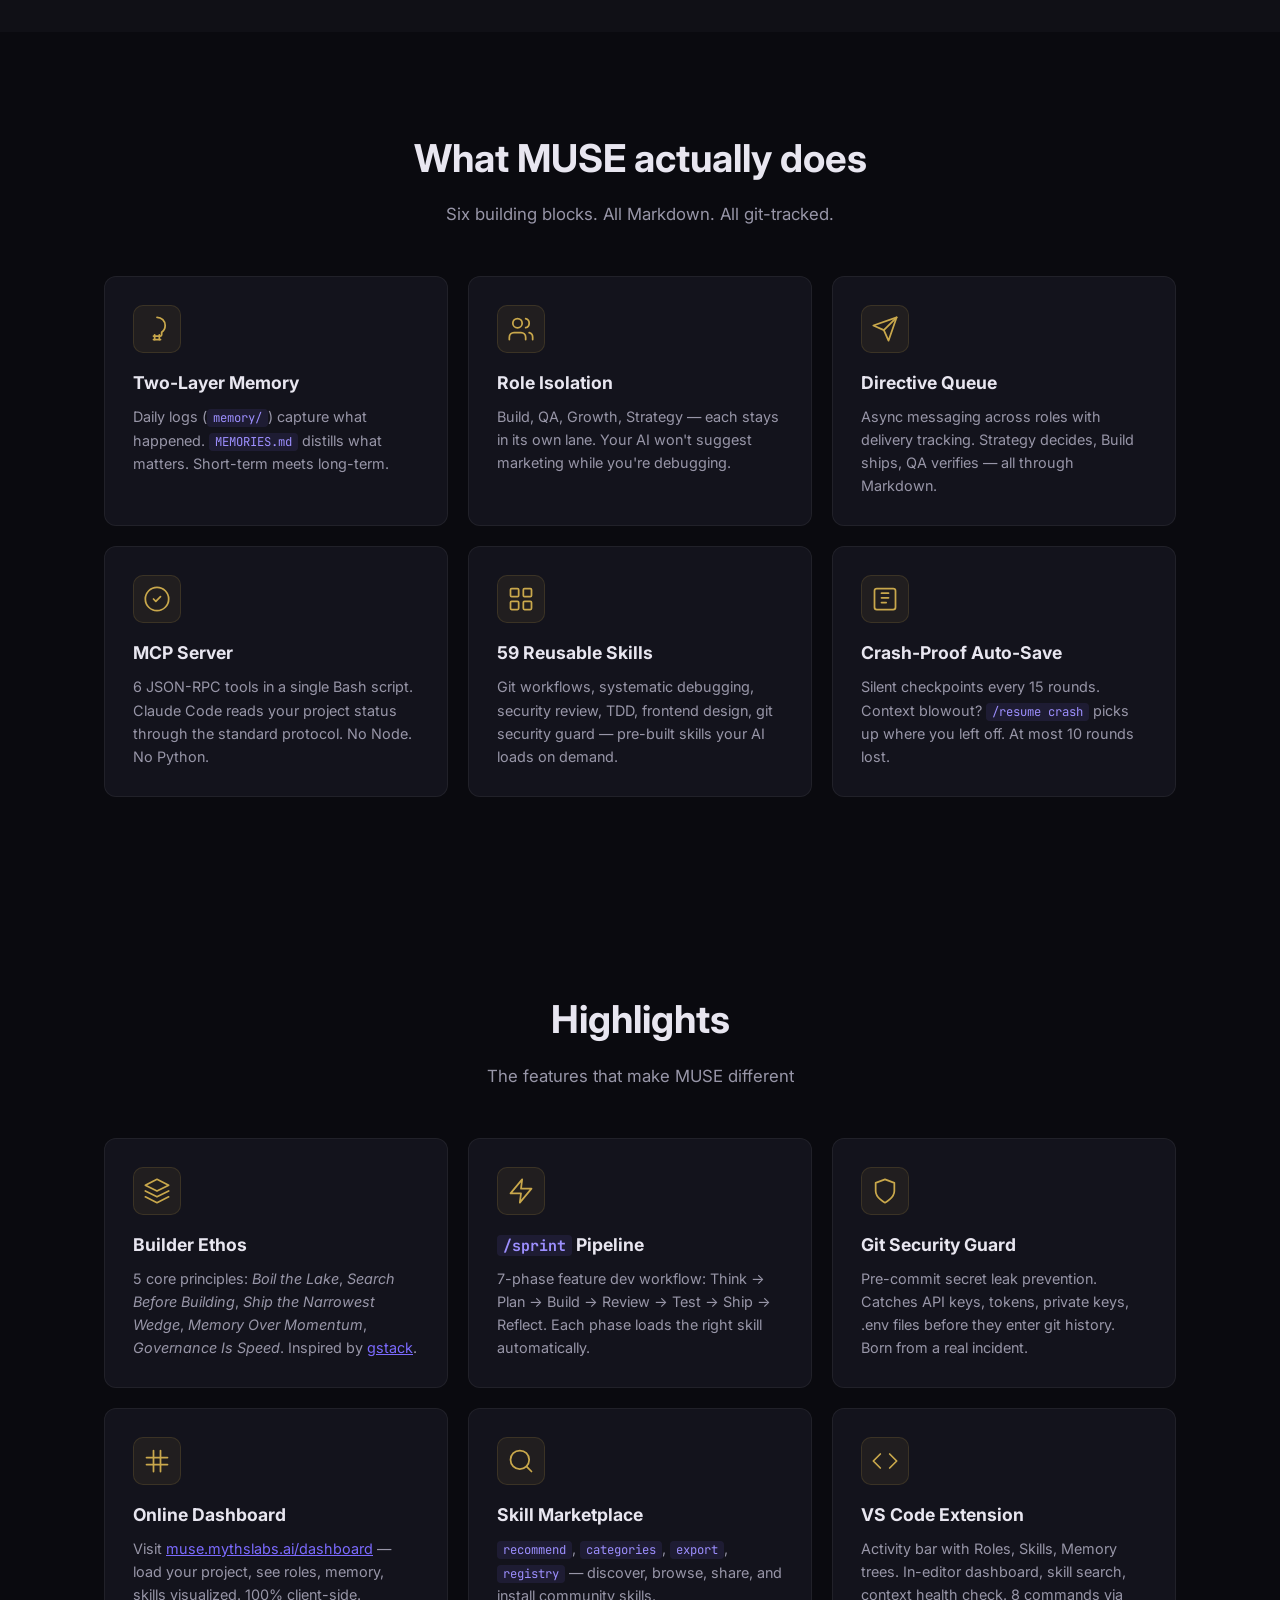
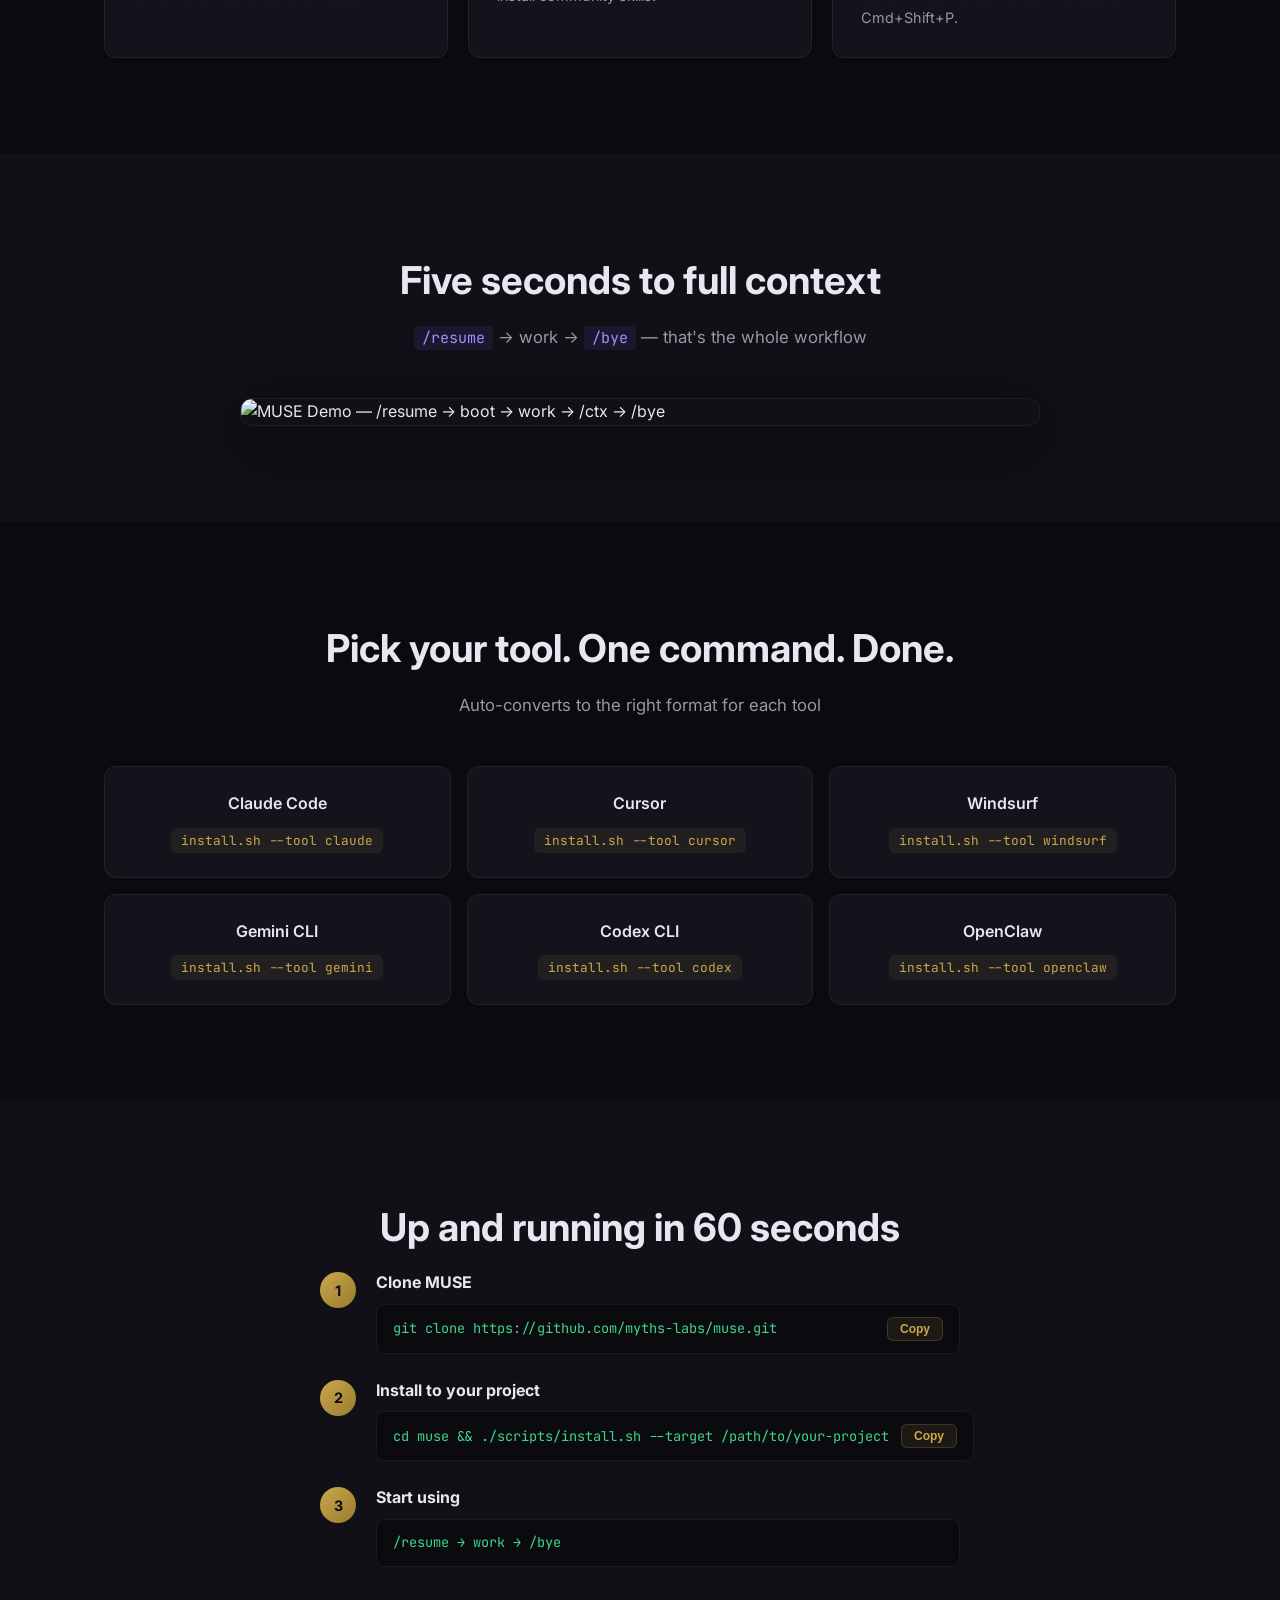
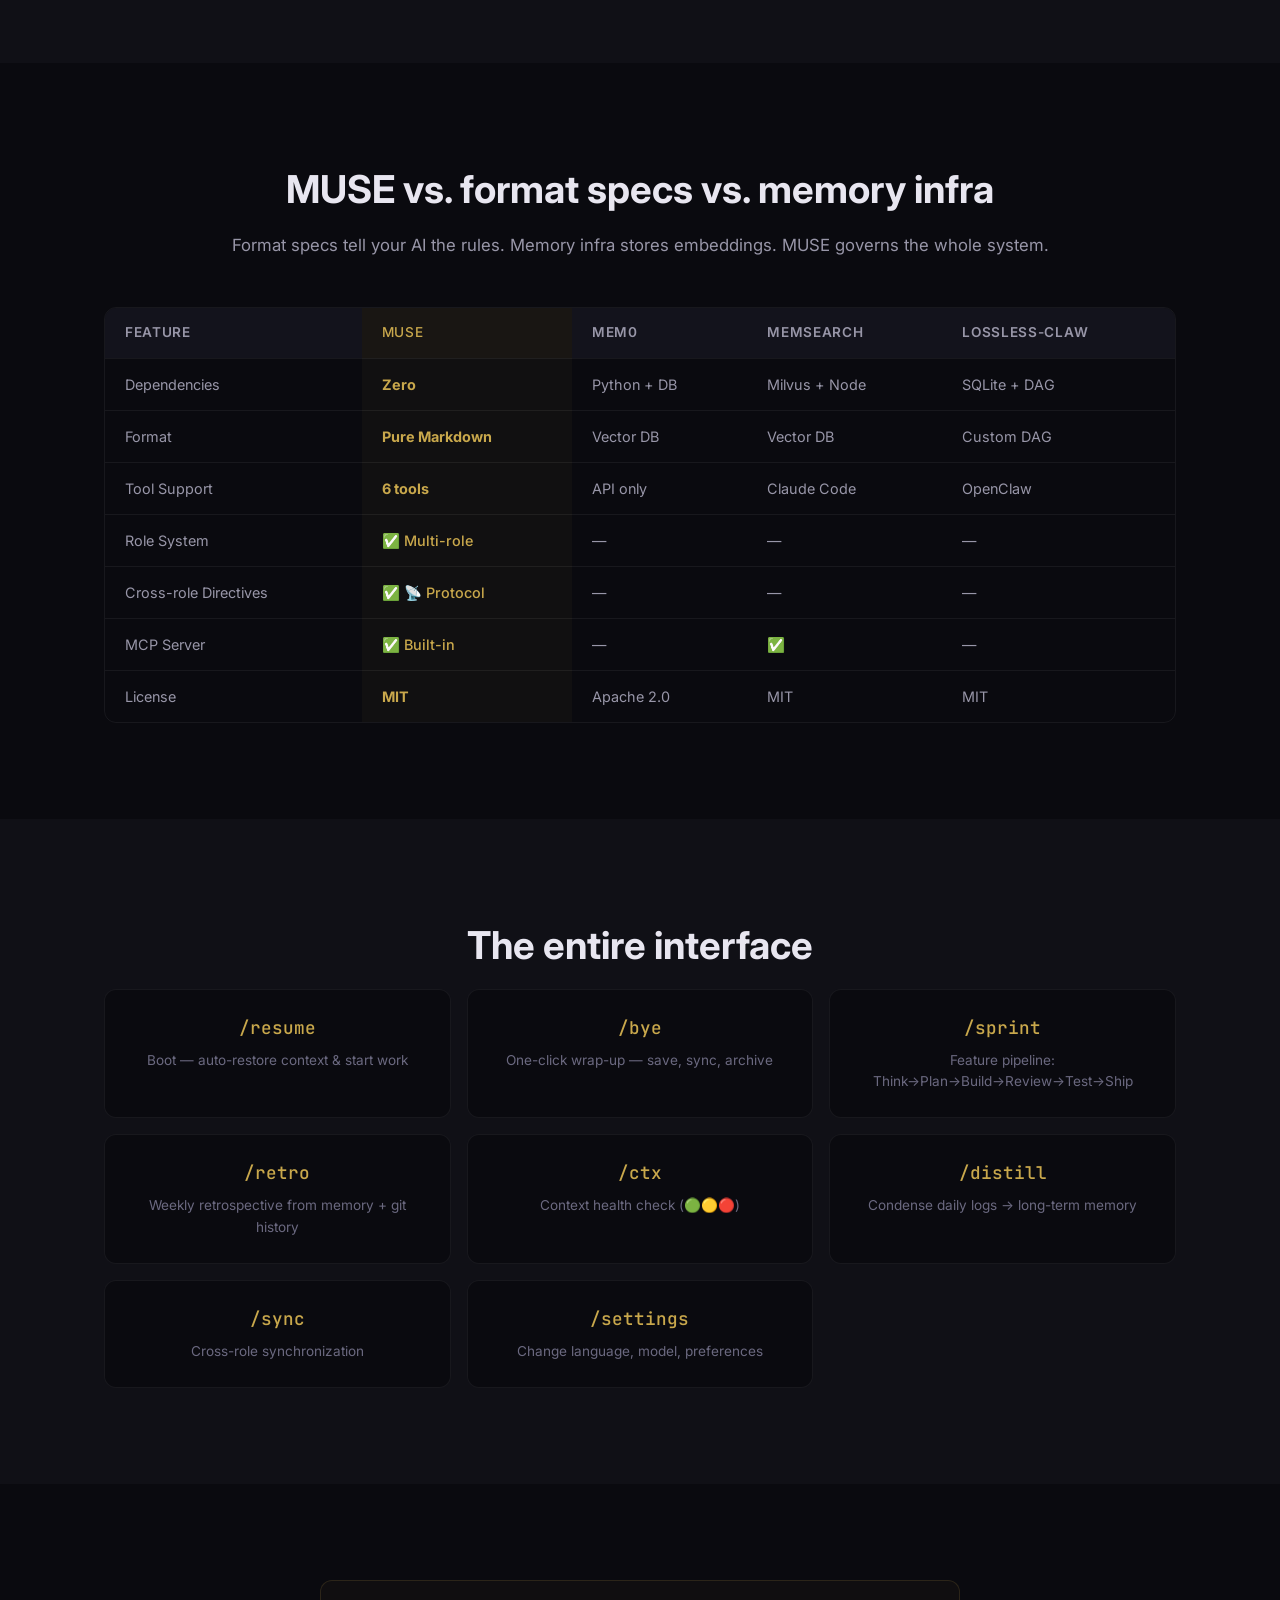
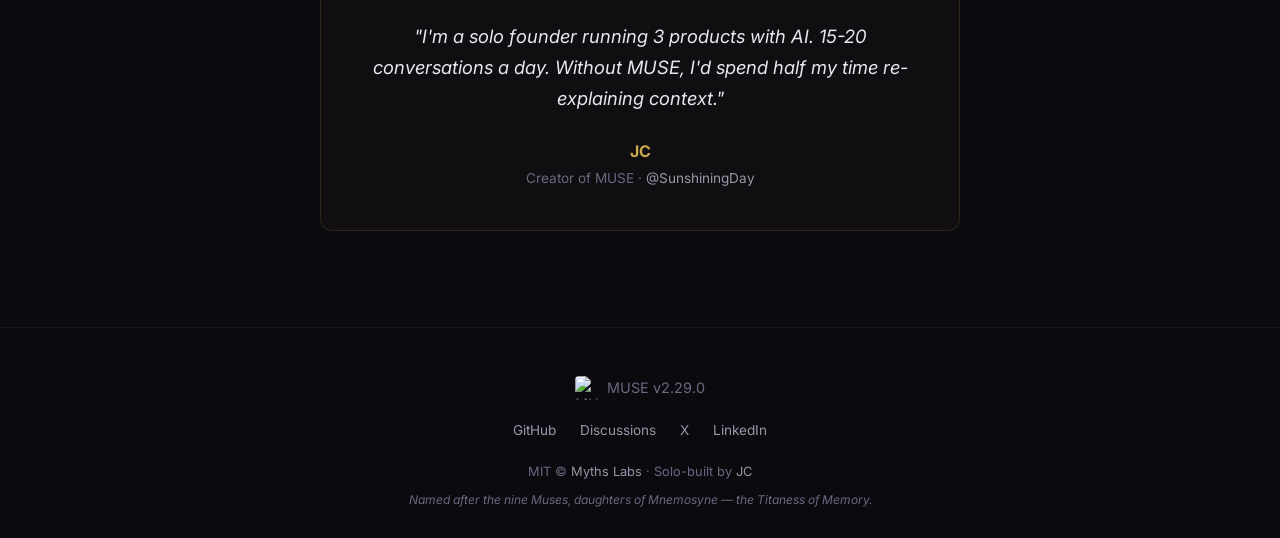
==== commit b8947584: "docs: sync landing page, llms.txt, dashboard to v2.29.0 - Version: 2.24.0 → 2.29.0 (JSON-LD, footer," ====
--- a/docs/index.html
+++ b/docs/index.html
@@ -11,7 +11,7 @@
     content="MUSE, AI memory, Claude Code, Cursor, AI pair programming, context management, Markdown, agent memory">
   <meta property="og:title" content="MUSE — The AI Coding Governance System">
   <meta property="og:description"
-    content="The only full governance system for AI coding. Roles, memory, 57 skills, directives, dashboard — in plain Markdown. Zero dependencies.">
+    content="The only full governance system for AI coding. Roles, memory, 59 skills, directives, dashboard — in plain Markdown. Zero dependencies.">
   <meta property="og:image" content="https://raw.githubusercontent.com/myths-labs/muse/main/assets/banner.png">
   <meta property="og:url" content="https://muse.mythslabs.ai">
   <meta property="og:type" content="website">
@@ -30,11 +30,11 @@
     "@type": "SoftwareApplication",
     "name": "MUSE",
     "alternateName": "The AI Coding Governance System",
-    "description": "The only full governance system for AI pair programming. Goes beyond AGENTS.md and .cursorrules with role isolation, persistent memory, 57 reusable skills, cross-role directives, TF-IDF search, and visual dashboards. Zero dependencies.",
+    "description": "The only full governance system for AI pair programming. Goes beyond AGENTS.md and .cursorrules with role isolation, persistent memory, 59 reusable skills, cross-role directives, TF-IDF search, and visual dashboards. Zero dependencies.",
     "url": "https://muse.mythslabs.ai",
     "applicationCategory": "DeveloperApplication",
     "operatingSystem": "macOS, Linux, Windows",
-    "softwareVersion": "2.24.0",
+    "softwareVersion": "2.29.0",
     "license": "https://opensource.org/licenses/MIT",
     "isAccessibleForFree": true,
     "codeRepository": "https://github.com/myths-labs/muse",
@@ -64,7 +64,12 @@
       "Role-based context isolation (build, QA, growth, strategy)",
       "Async cross-role directive queue with status tracking",
       "Built-in MCP Server with 6 JSON-RPC tools",
-      "56 reusable skills (core + toolkit + ecosystem)",
+      "59 reusable skills (core + toolkit + ecosystem)",
+      "Builder Ethos — 5 core principles for AI-governed development",
+      "/sprint pipeline — 7-phase feature development workflow",
+      "/retro — automated weekly retrospective from memory + git",
+      "Git Security Guard — pre-commit secret leak prevention",
+      "Systematic Debugging v2 — L1-L4 pressure escalation",
       "Auto memory capture (LESSON/DECISION/FACT extraction)",
       "Semantic compression (3-tier context compression)",
       "Session checkpoint (silent save every 15 rounds)",
@@ -140,7 +145,7 @@
         <a href="#install" class="btn btn-ghost">Quick Install →</a>
       </div>
       <div class="hero-stats">
-        <div class="stat"><span class="stat-num">57</span><span class="stat-label">Skills</span></div>
+        <div class="stat"><span class="stat-num">59</span><span class="stat-label">Skills</span></div>
         <div class="stat-divider"></div>
         <div class="stat"><span class="stat-num">6</span><span class="stat-label">AI Tools</span></div>
         <div class="stat-divider"></div>
@@ -248,9 +253,9 @@
               <rect width="7" height="7" x="14" y="14" rx="1" />
               <rect width="7" height="7" x="3" y="14" rx="1" />
             </svg></div>
-          <h3>56 Reusable Skills</h3>
-          <p>Git workflows, systematic debugging, security review, TDD, frontend design — pre-built skills your AI loads
-            on demand.</p>
+          <h3>59 Reusable Skills</h3>
+          <p>Git workflows, systematic debugging, security review, TDD, frontend design, git security guard — pre-built
+            skills your AI loads on demand.</p>
         </div>
         <div class="feature-card">
           <div class="feature-icon"><svg width="28" height="28" viewBox="0 0 24 24" fill="none" stroke="currentColor"
@@ -269,12 +274,43 @@
   </section>
   <!-- Demo -->
 
-  <!-- New in v2.20 -->
+  <!-- Highlights -->
   <section class="section" id="new">
     <div class="container">
-      <h2 class="section-title">New in v2.20</h2>
-      <p class="section-subtitle">Marketplace, Dashboard, VS Code — shipped today</p>
+      <h2 class="section-title">Highlights</h2>
+      <p class="section-subtitle">The features that make MUSE different</p>
       <div class="features-grid">
+        <div class="feature-card">
+          <div class="feature-icon"><svg width="28" height="28" viewBox="0 0 24 24" fill="none" stroke="currentColor"
+              stroke-width="1.5" stroke-linecap="round" stroke-linejoin="round">
+              <path d="M12 2L2 7l10 5 10-5-10-5z" />
+              <path d="M2 17l10 5 10-5" />
+              <path d="M2 12l10 5 10-5" />
+            </svg></div>
+          <h3>Builder Ethos</h3>
+          <p>5 core principles: <em>Boil the Lake</em>, <em>Search Before Building</em>, <em>Ship the Narrowest
+              Wedge</em>, <em>Memory Over Momentum</em>, <em>Governance Is Speed</em>. Inspired by <a
+              href="https://github.com/garrytan/gstack" target="_blank" rel="noopener"
+              style="color:var(--accent)">gstack</a>.</p>
+        </div>
+        <div class="feature-card">
+          <div class="feature-icon"><svg width="28" height="28" viewBox="0 0 24 24" fill="none" stroke="currentColor"
+              stroke-width="1.5" stroke-linecap="round" stroke-linejoin="round">
+              <path d="M13 2L3 14h9l-1 8 10-12h-9l1-8z" />
+            </svg></div>
+          <h3><code>/sprint</code> Pipeline</h3>
+          <p>7-phase feature dev workflow: Think → Plan → Build → Review → Test → Ship → Reflect. Each phase loads the
+            right skill automatically.</p>
+        </div>
+        <div class="feature-card">
+          <div class="feature-icon"><svg width="28" height="28" viewBox="0 0 24 24" fill="none" stroke="currentColor"
+              stroke-width="1.5" stroke-linecap="round" stroke-linejoin="round">
+              <path d="M12 22s8-4 8-10V5l-8-3-8 3v7c0 6 8 10 8 10z" />
+            </svg></div>
+          <h3>Git Security Guard</h3>
+          <p>Pre-commit secret leak prevention. Catches API keys, tokens, private keys, .env files before they enter git
+            history. Born from a real incident.</p>
+        </div>
         <div class="feature-card">
           <div class="feature-icon"><svg width="28" height="28" viewBox="0 0 24 24" fill="none" stroke="currentColor"
               stroke-width="1.5" stroke-linecap="round" stroke-linejoin="round">
@@ -282,7 +318,7 @@
             </svg></div>
           <h3>Online Dashboard</h3>
           <p>Visit <a href="./dashboard.html" style="color:var(--accent)">muse.mythslabs.ai/dashboard</a> — load your
-            project, see roles, memory, skills visualized. 100% client-side, data stays in your browser.</p>
+            project, see roles, memory, skills visualized. 100% client-side.</p>
         </div>
         <div class="feature-card">
           <div class="feature-icon"><svg width="28" height="28" viewBox="0 0 24 24" fill="none" stroke="currentColor"
@@ -481,6 +517,14 @@
           <p>One-click wrap-up — save, sync, archive</p>
         </div>
         <div class="command-card">
+          <code>/sprint</code>
+          <p>Feature pipeline: Think→Plan→Build→Review→Test→Ship</p>
+        </div>
+        <div class="command-card">
+          <code>/retro</code>
+          <p>Weekly retrospective from memory + git history</p>
+        </div>
+        <div class="command-card">
           <code>/ctx</code>
           <p>Context health check (🟢🟡🔴)</p>
         </div>
@@ -521,7 +565,7 @@
       <div class="footer-brand">
         <img src="https://raw.githubusercontent.com/myths-labs/muse/main/assets/logo.png" alt="MUSE" width="24"
           height="24">
-        <span>MUSE v2.24.0</span>
+        <span>MUSE v2.29.0</span>
       </div>
       <div class="footer-links">
         <a href="https://github.com/myths-labs/muse" target="_blank" rel="noopener">GitHub</a>
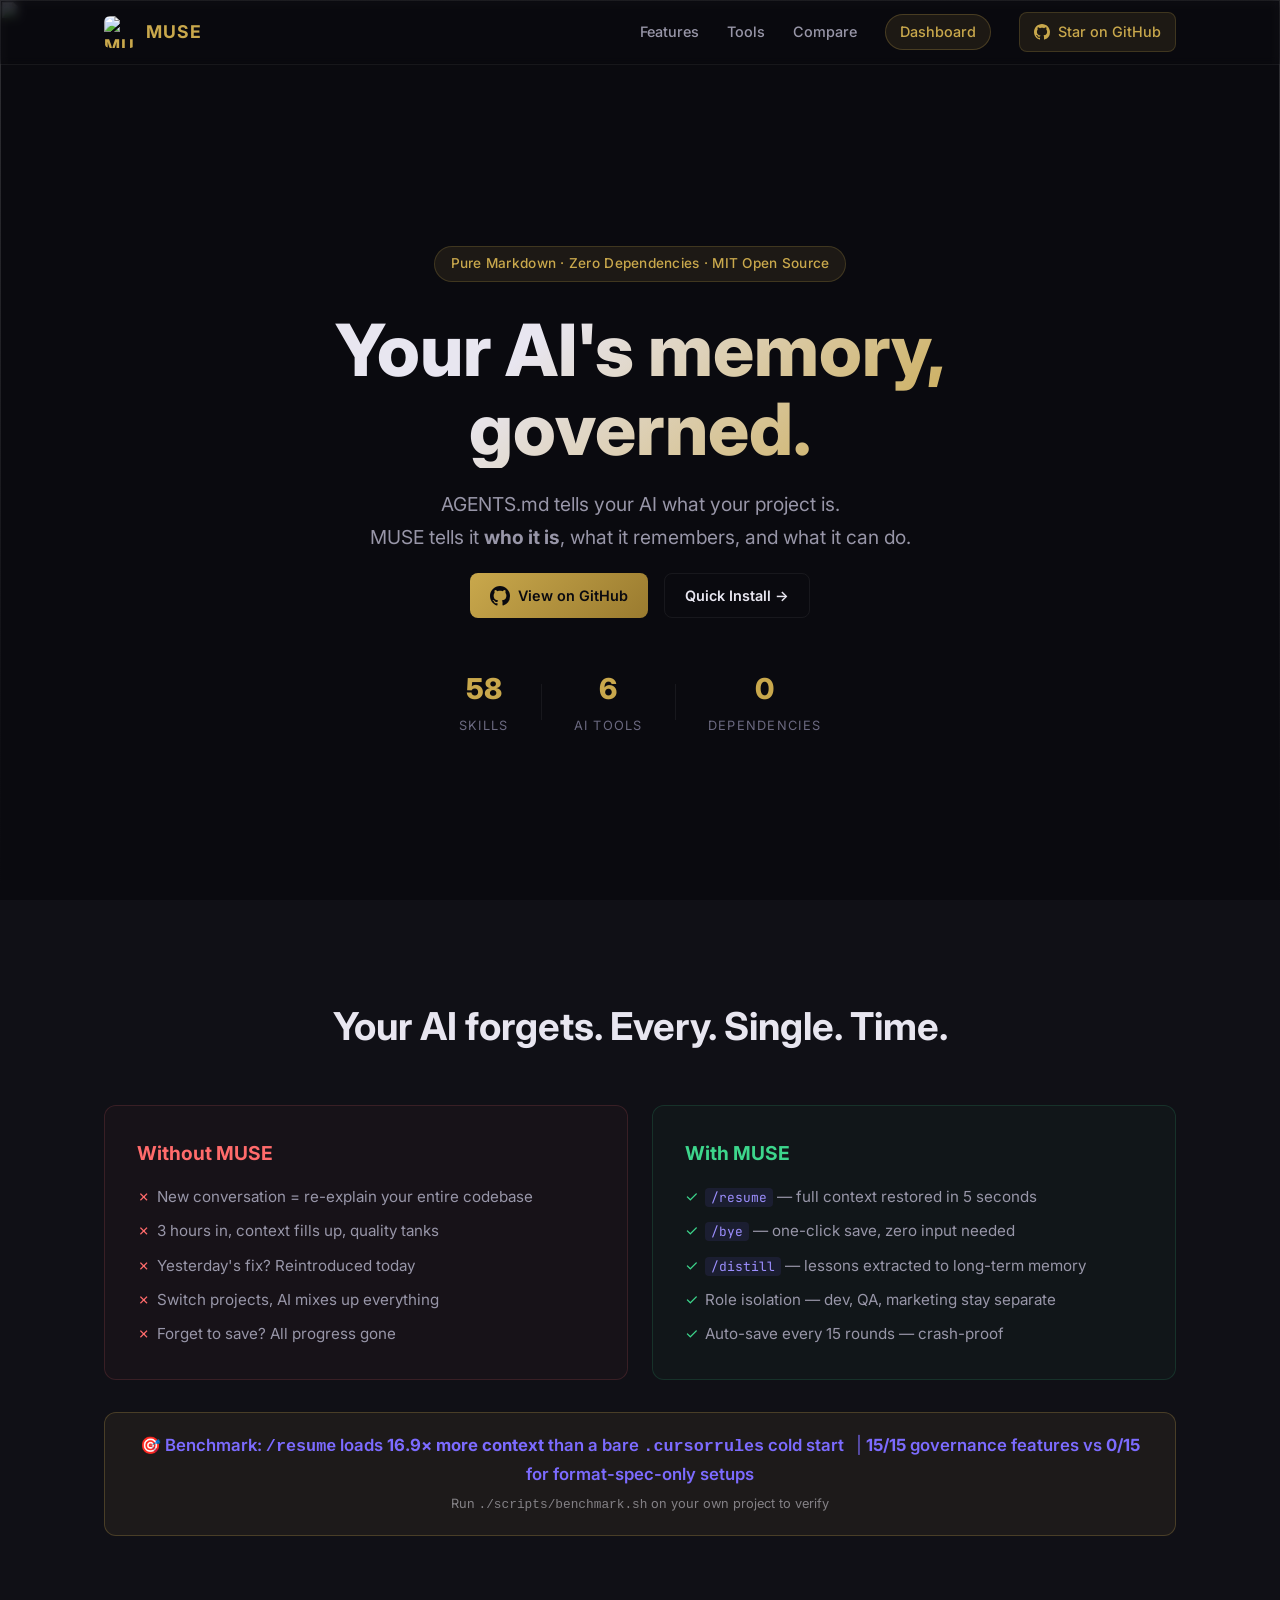
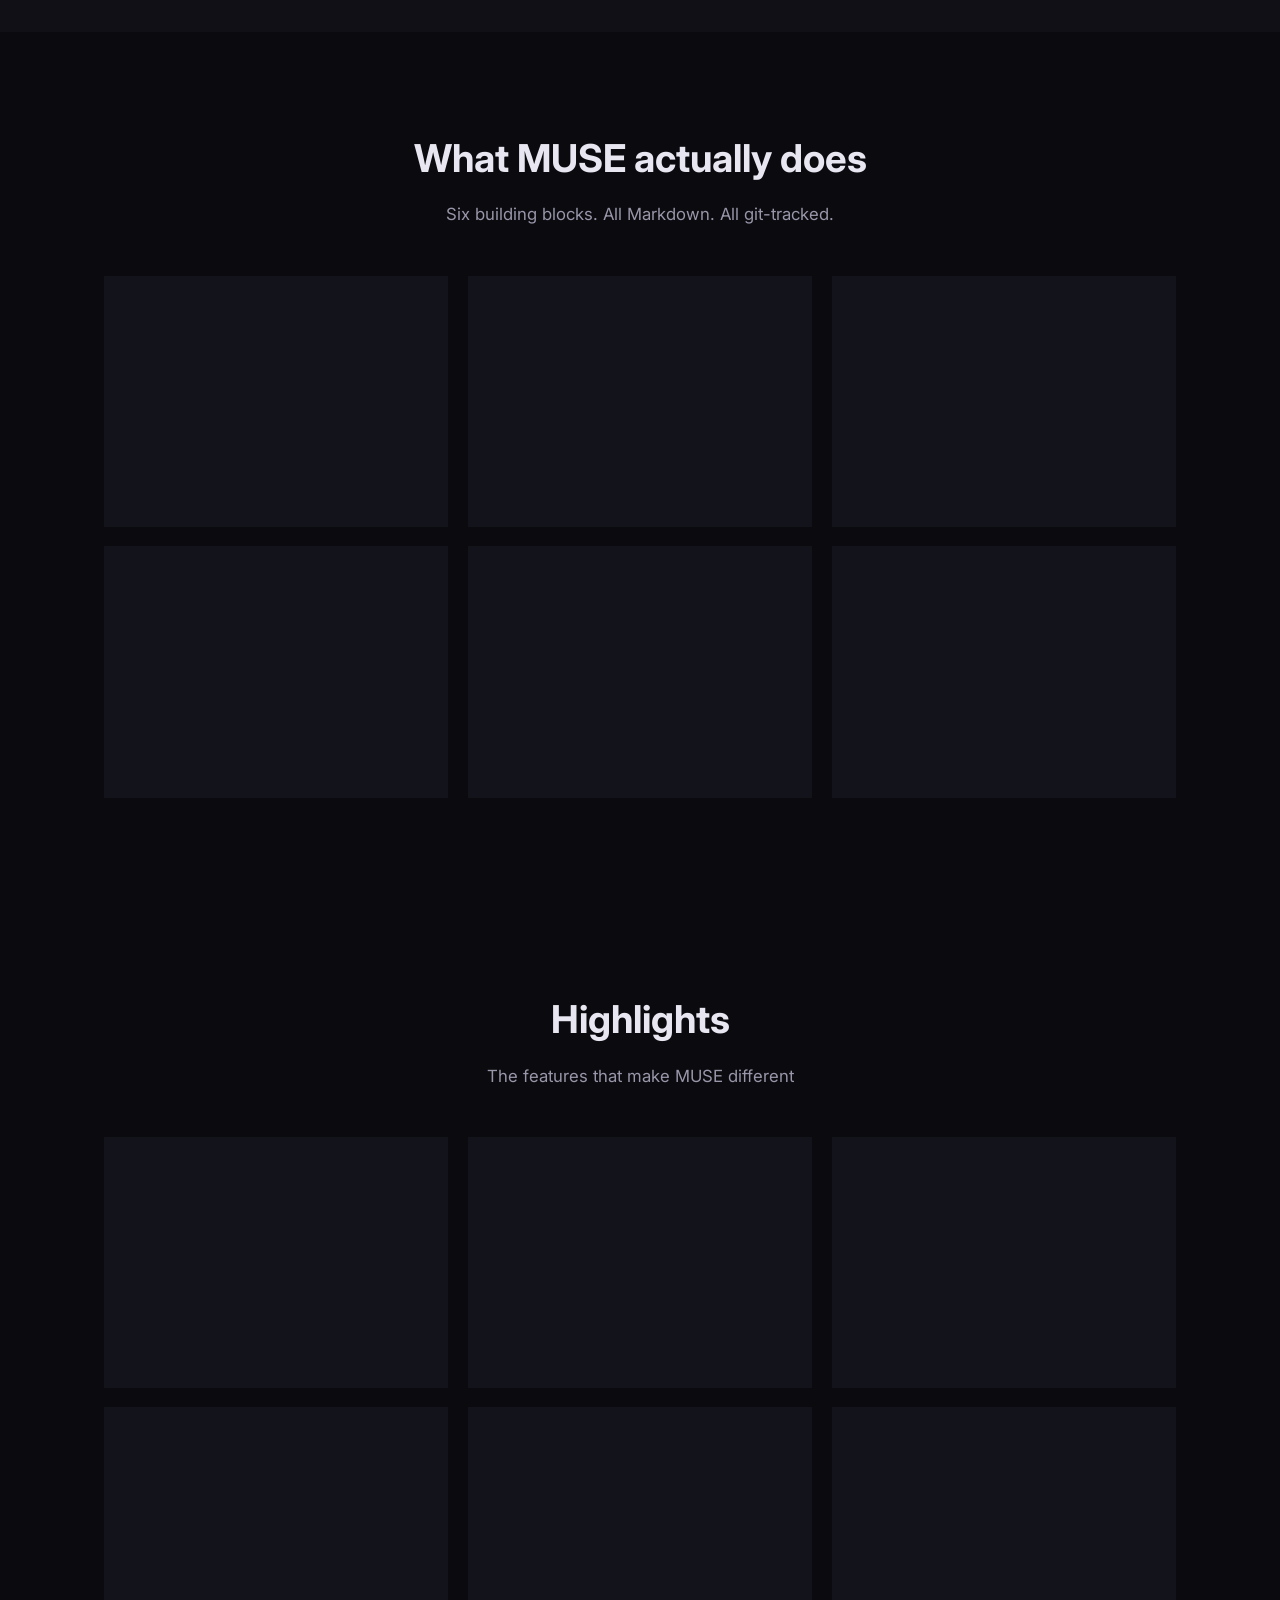
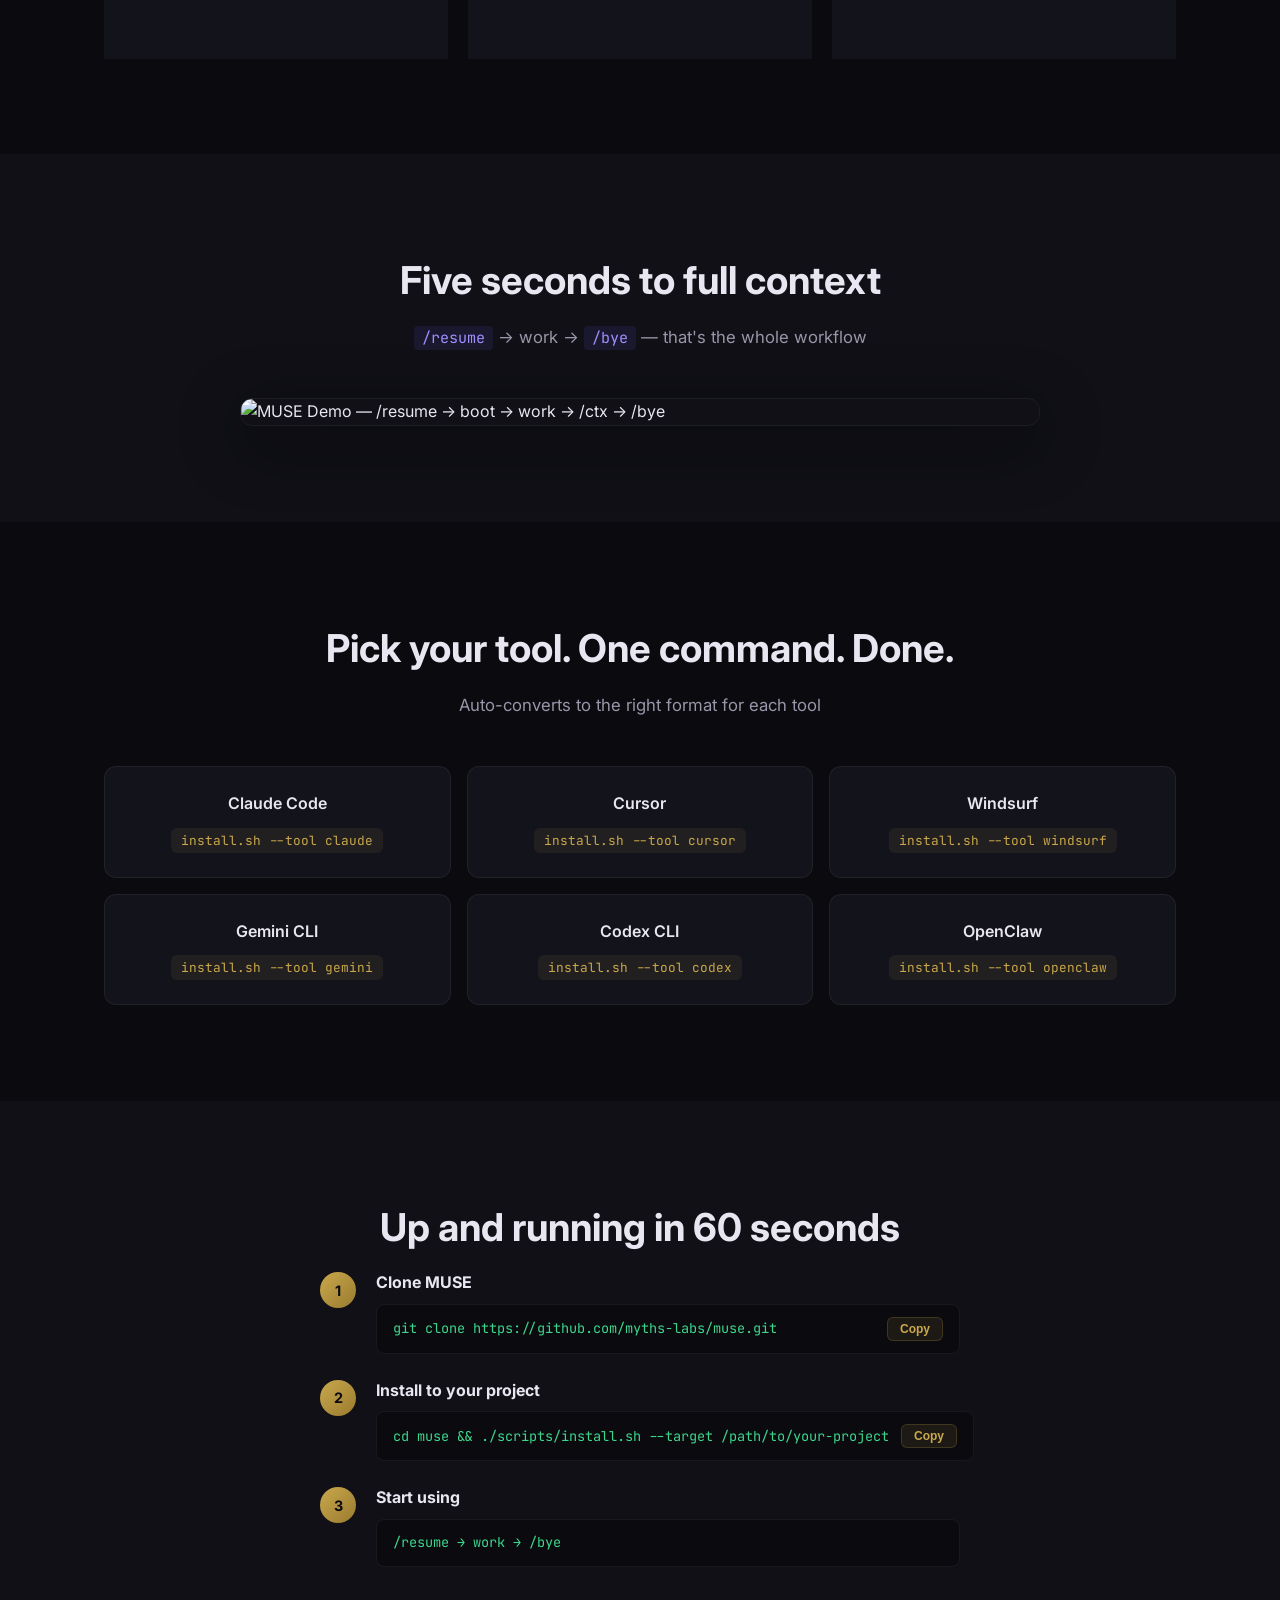
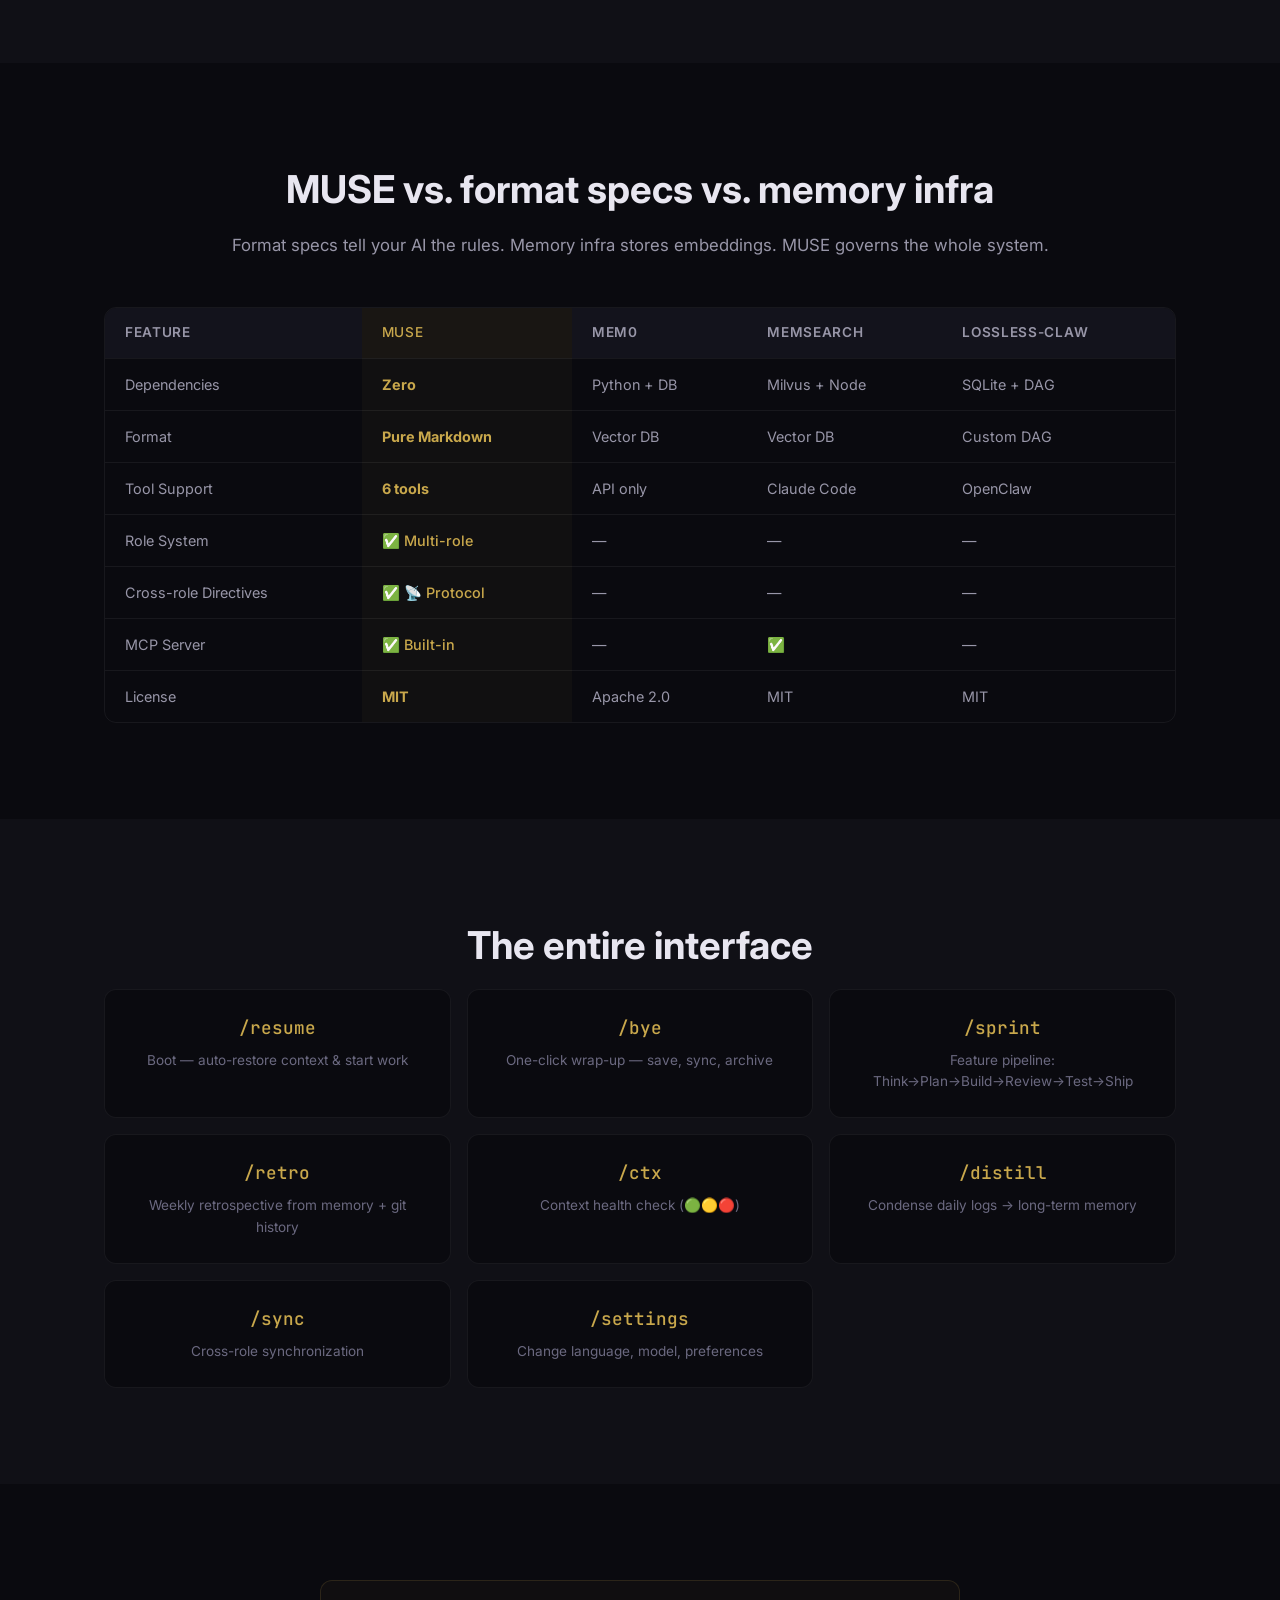
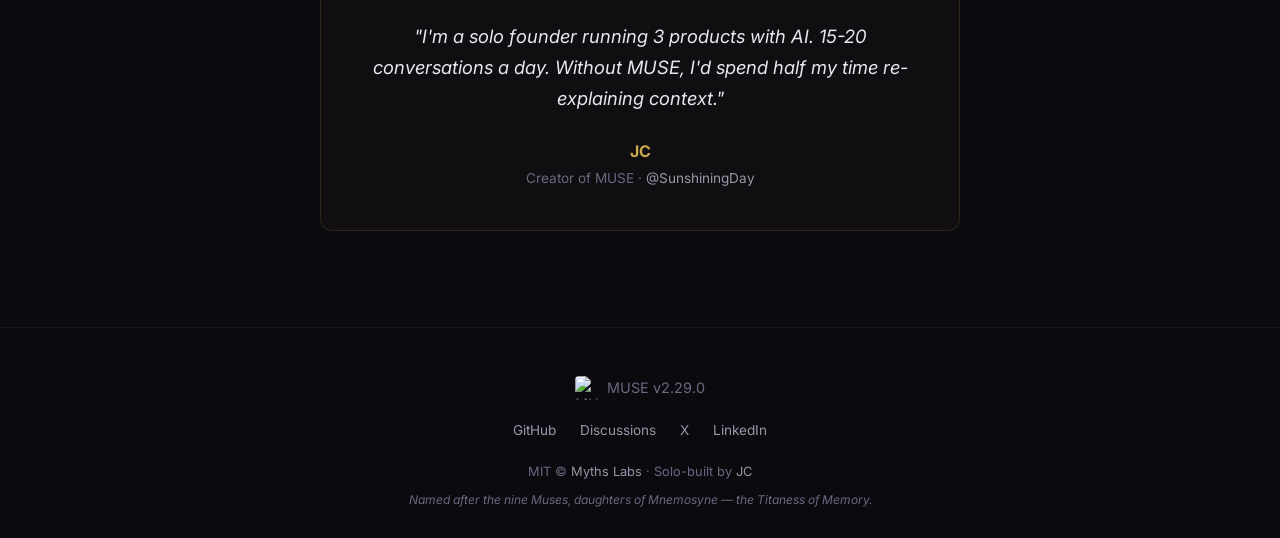
==== commit 4748e675: "refactor: remove particle-background skill, update skill count 59→58 - Removed skills/toolkit/partic" ====
--- a/docs/index.html
+++ b/docs/index.html
@@ -11,7 +11,7 @@
     content="MUSE, AI memory, Claude Code, Cursor, AI pair programming, context management, Markdown, agent memory">
   <meta property="og:title" content="MUSE — The AI Coding Governance System">
   <meta property="og:description"
-    content="The only full governance system for AI coding. Roles, memory, 59 skills, directives, dashboard — in plain Markdown. Zero dependencies.">
+    content="The only full governance system for AI coding. Roles, memory, 58 skills, directives, dashboard — in plain Markdown. Zero dependencies.">
   <meta property="og:image" content="https://raw.githubusercontent.com/myths-labs/muse/main/assets/banner.png">
   <meta property="og:url" content="https://muse.mythslabs.ai">
   <meta property="og:type" content="website">
@@ -30,7 +30,7 @@
     "@type": "SoftwareApplication",
     "name": "MUSE",
     "alternateName": "The AI Coding Governance System",
-    "description": "The only full governance system for AI pair programming. Goes beyond AGENTS.md and .cursorrules with role isolation, persistent memory, 59 reusable skills, cross-role directives, TF-IDF search, and visual dashboards. Zero dependencies.",
+    "description": "The only full governance system for AI pair programming. Goes beyond AGENTS.md and .cursorrules with role isolation, persistent memory, 58 reusable skills, cross-role directives, TF-IDF search, and visual dashboards. Zero dependencies.",
     "url": "https://muse.mythslabs.ai",
     "applicationCategory": "DeveloperApplication",
     "operatingSystem": "macOS, Linux, Windows",
@@ -64,7 +64,7 @@
       "Role-based context isolation (build, QA, growth, strategy)",
       "Async cross-role directive queue with status tracking",
       "Built-in MCP Server with 6 JSON-RPC tools",
-      "59 reusable skills (core + toolkit + ecosystem)",
+      "58 reusable skills (core + toolkit + ecosystem)",
       "Builder Ethos — 5 core principles for AI-governed development",
       "/sprint pipeline — 7-phase feature development workflow",
       "/retro — automated weekly retrospective from memory + git",
@@ -145,7 +145,7 @@
         <a href="#install" class="btn btn-ghost">Quick Install →</a>
       </div>
       <div class="hero-stats">
-        <div class="stat"><span class="stat-num">59</span><span class="stat-label">Skills</span></div>
+        <div class="stat"><span class="stat-num">58</span><span class="stat-label">Skills</span></div>
         <div class="stat-divider"></div>
         <div class="stat"><span class="stat-num">6</span><span class="stat-label">AI Tools</span></div>
         <div class="stat-divider"></div>
@@ -253,7 +253,7 @@
               <rect width="7" height="7" x="14" y="14" rx="1" />
               <rect width="7" height="7" x="3" y="14" rx="1" />
             </svg></div>
-          <h3>59 Reusable Skills</h3>
+          <h3>58 Reusable Skills</h3>
           <p>Git workflows, systematic debugging, security review, TDD, frontend design, git security guard — pre-built
             skills your AI loads on demand.</p>
         </div>
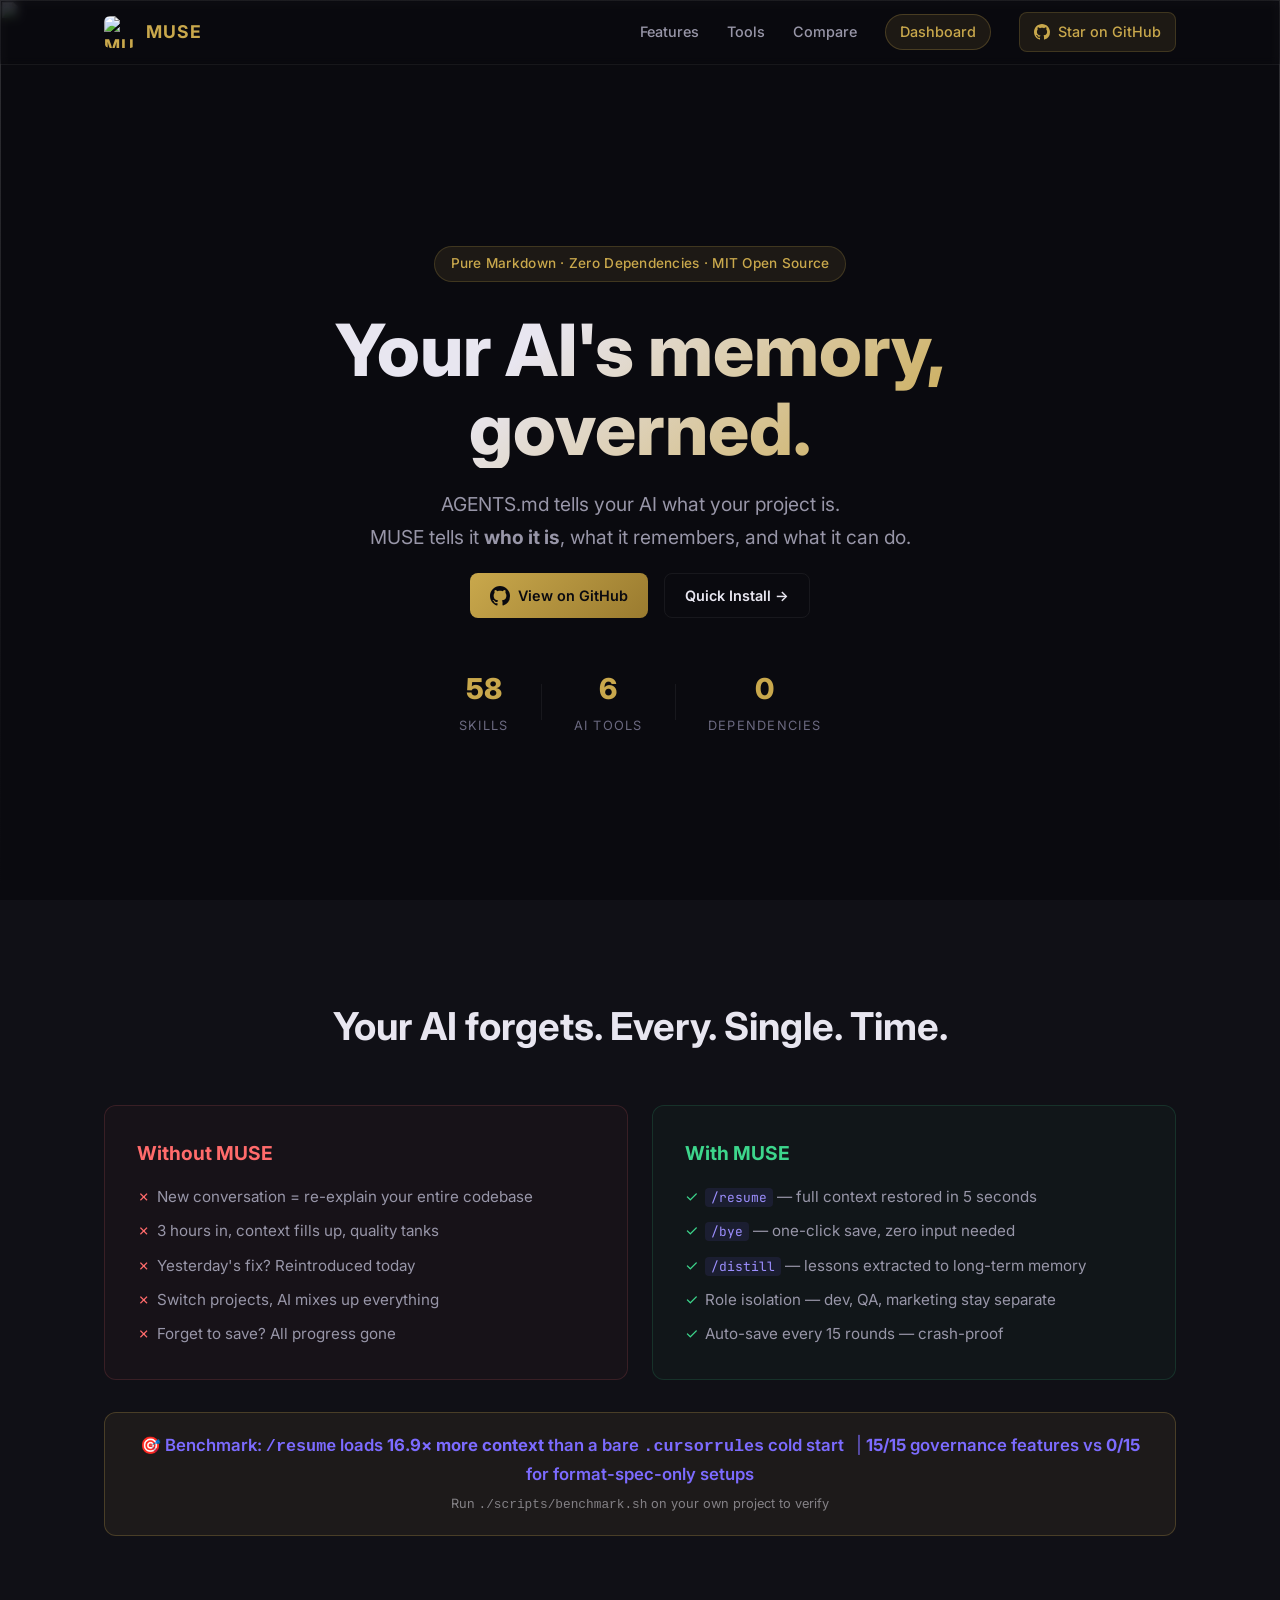
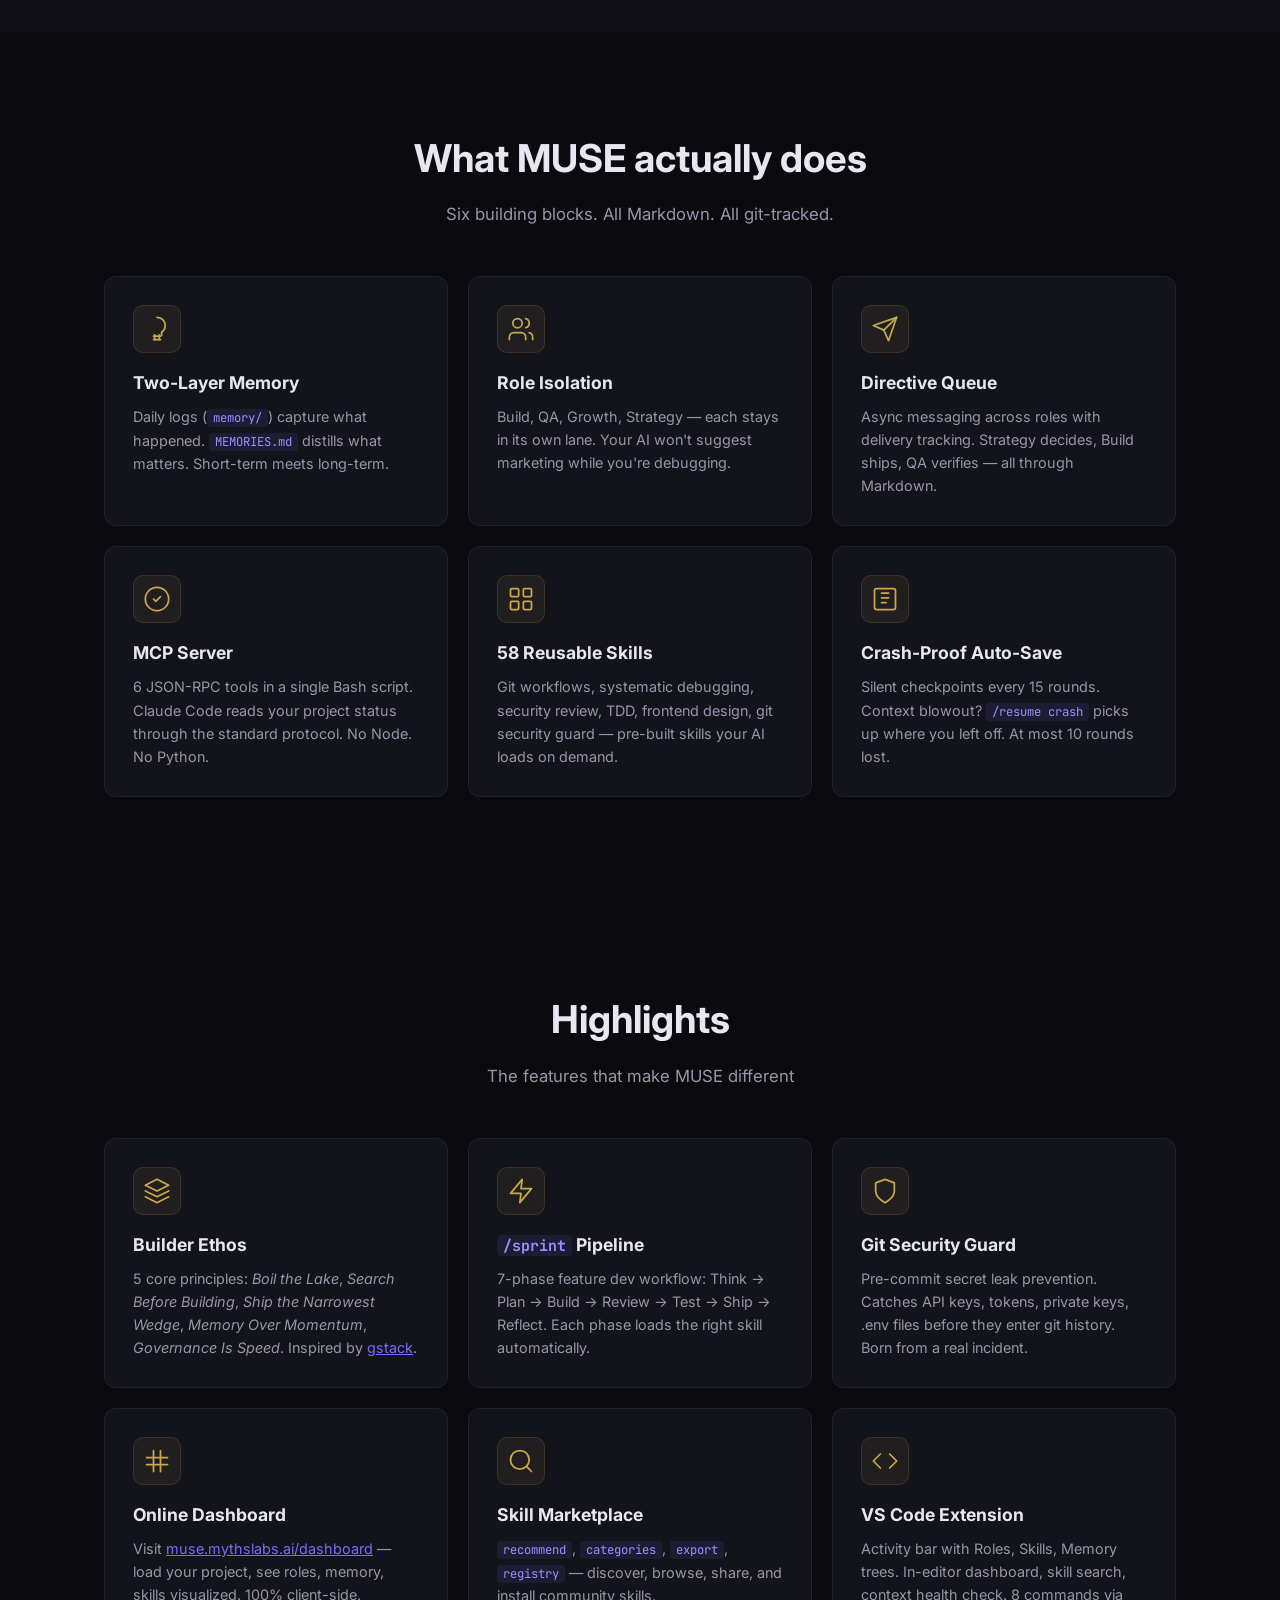
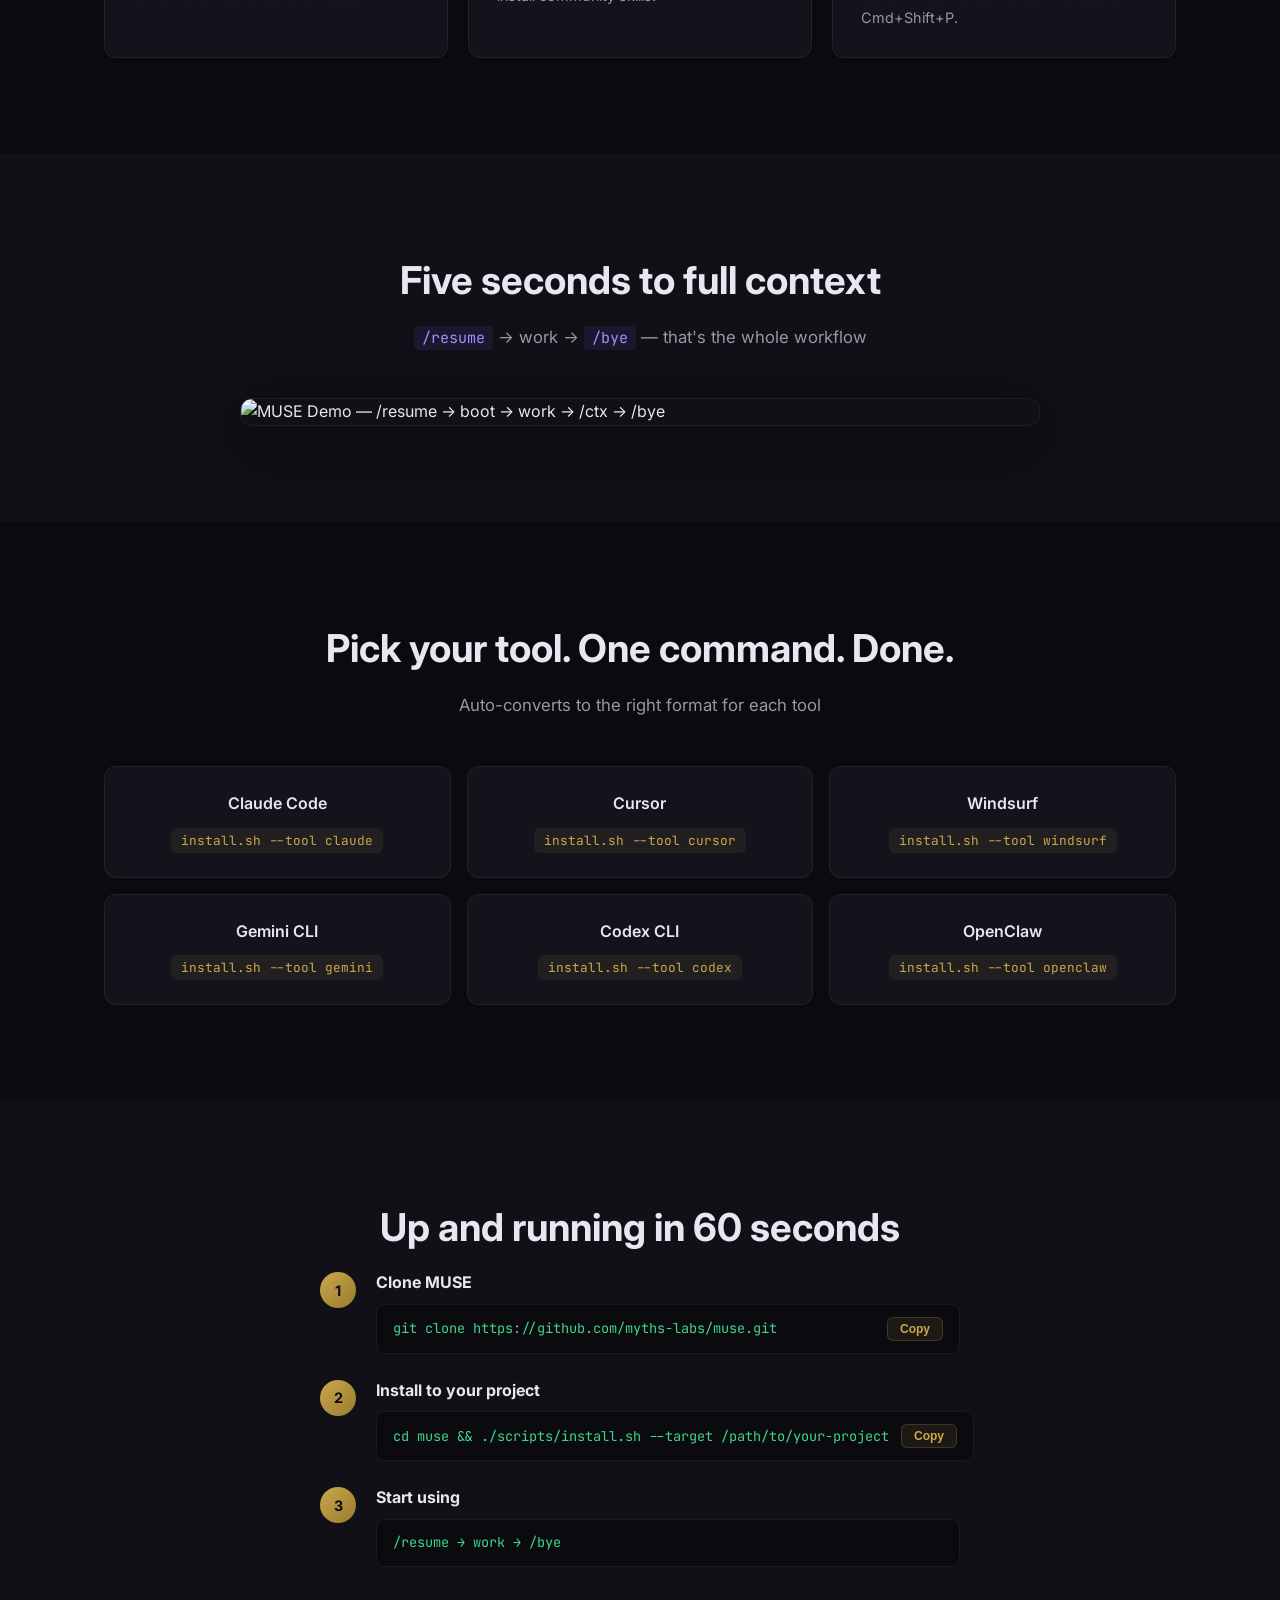
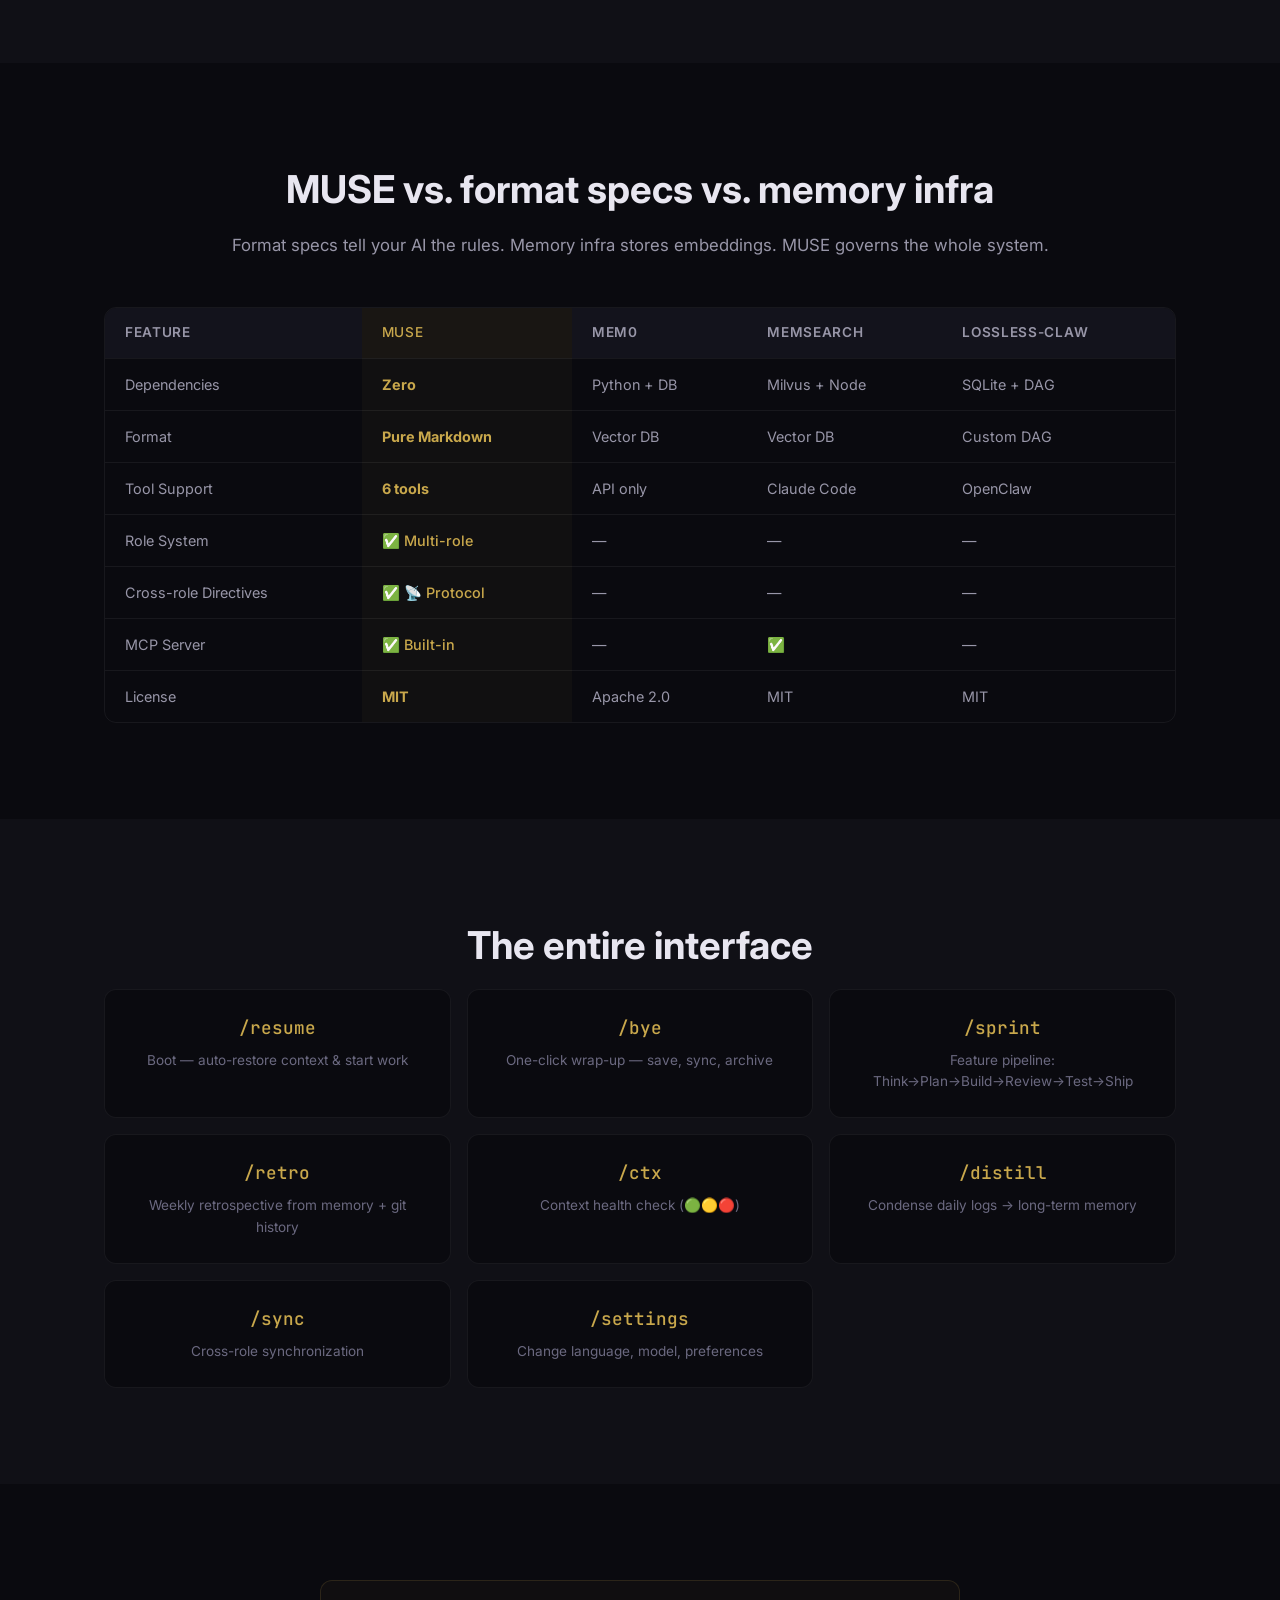
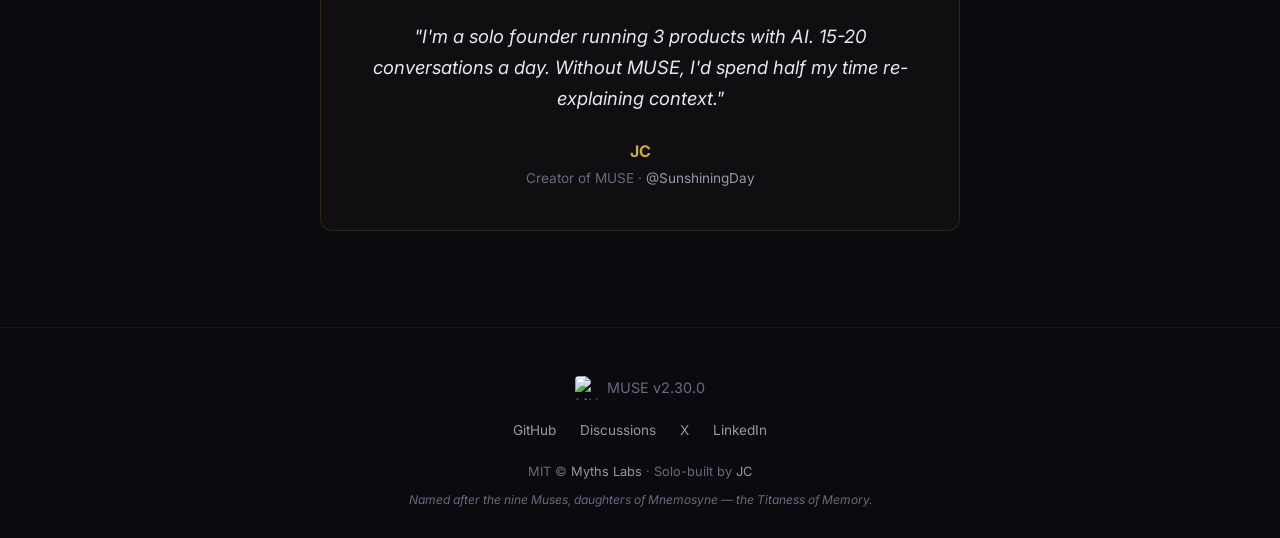
==== commit b45c0214: "docs: bump landing page version to v2.30.0" ====
--- a/docs/index.html
+++ b/docs/index.html
@@ -34,7 +34,7 @@
     "url": "https://muse.mythslabs.ai",
     "applicationCategory": "DeveloperApplication",
     "operatingSystem": "macOS, Linux, Windows",
-    "softwareVersion": "2.29.0",
+    "softwareVersion": "2.30.0",
     "license": "https://opensource.org/licenses/MIT",
     "isAccessibleForFree": true,
     "codeRepository": "https://github.com/myths-labs/muse",
@@ -565,7 +565,7 @@
       <div class="footer-brand">
         <img src="https://raw.githubusercontent.com/myths-labs/muse/main/assets/logo.png" alt="MUSE" width="24"
           height="24">
-        <span>MUSE v2.29.0</span>
+        <span>MUSE v2.30.0</span>
       </div>
       <div class="footer-links">
         <a href="https://github.com/myths-labs/muse" target="_blank" rel="noopener">GitHub</a>
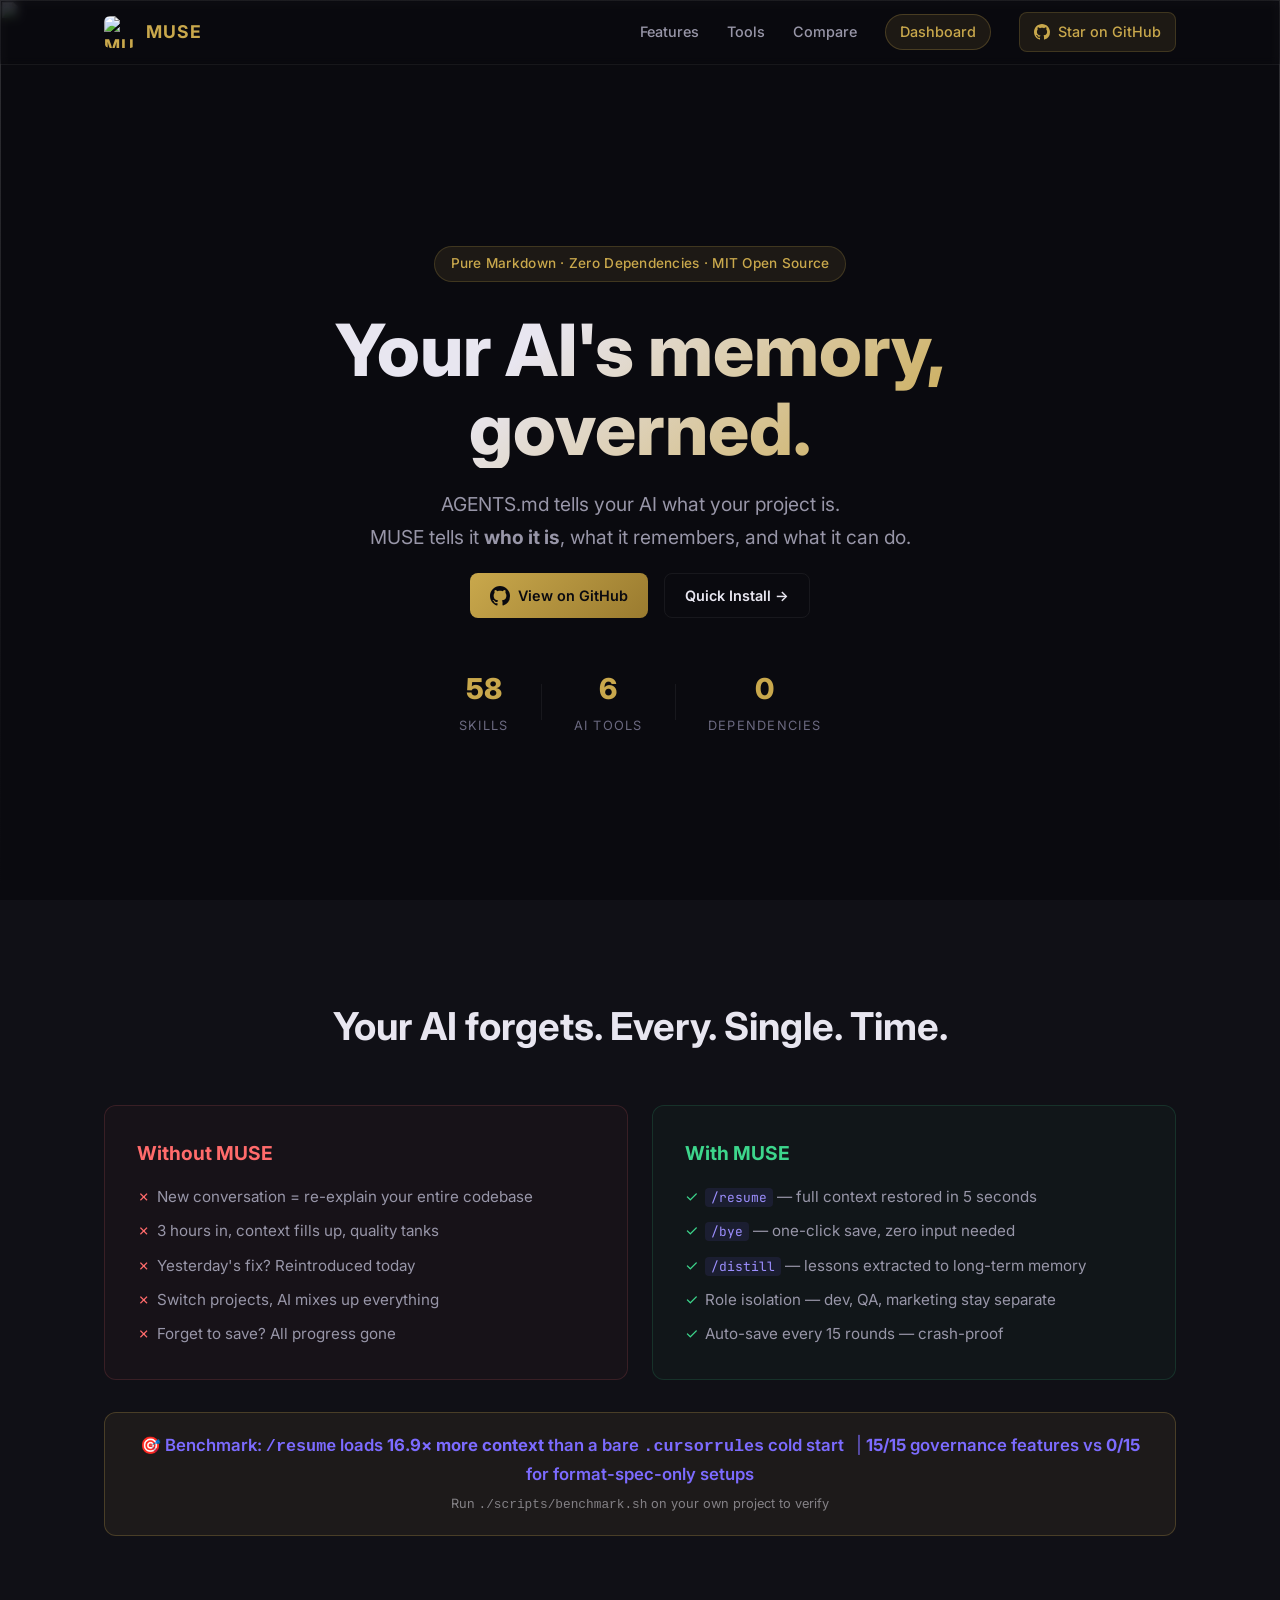
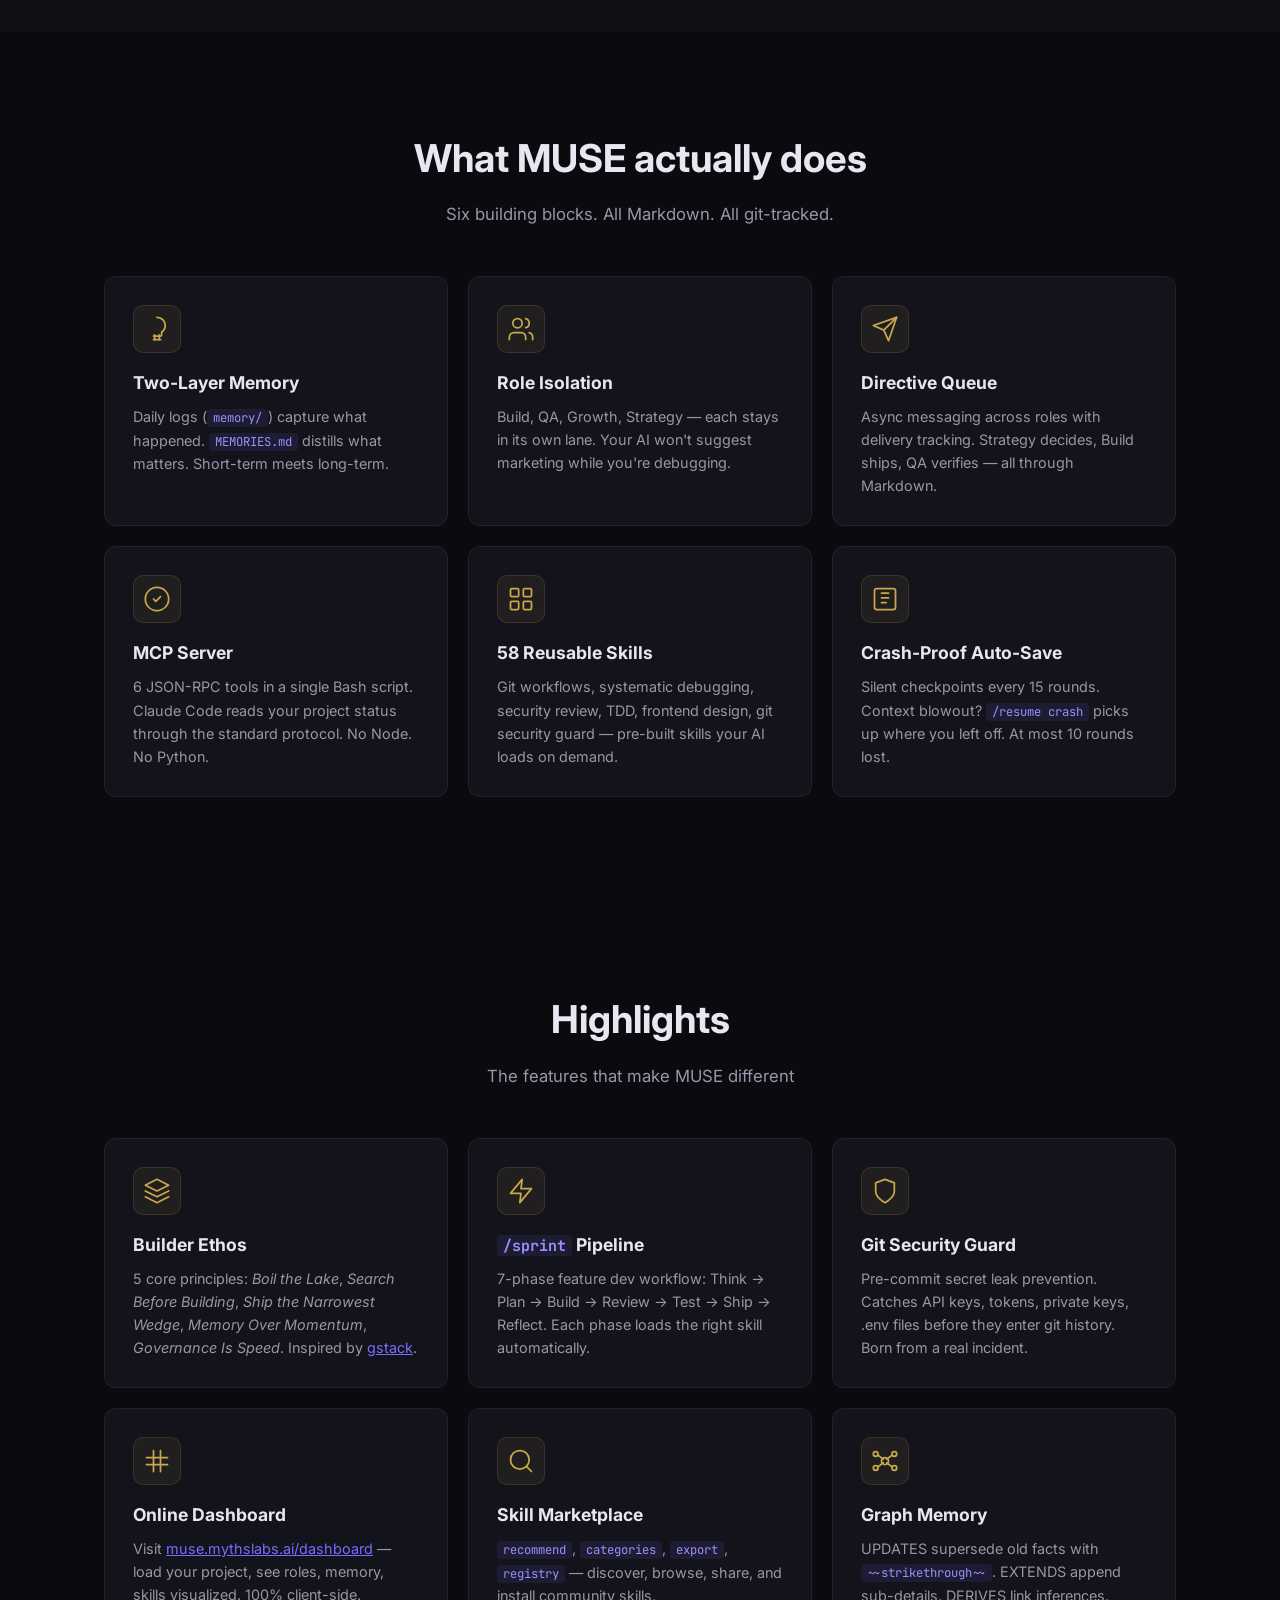
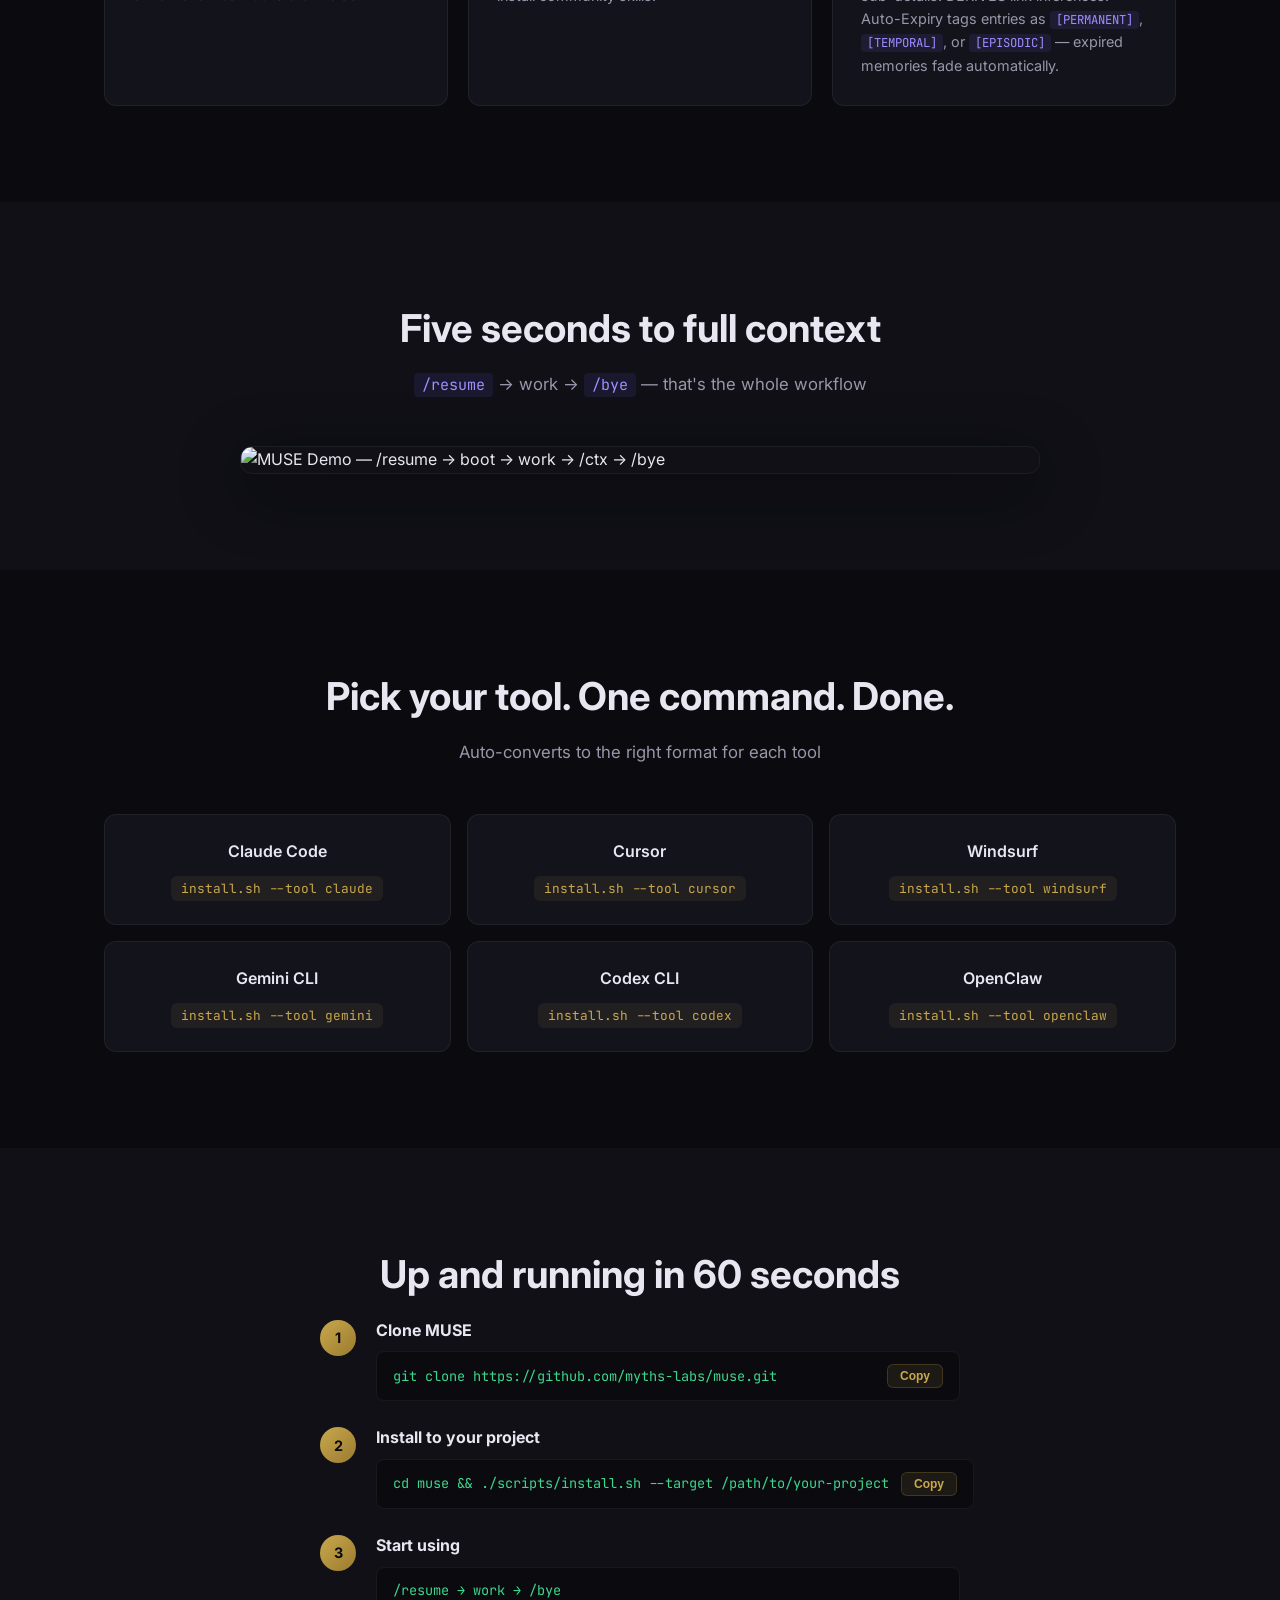
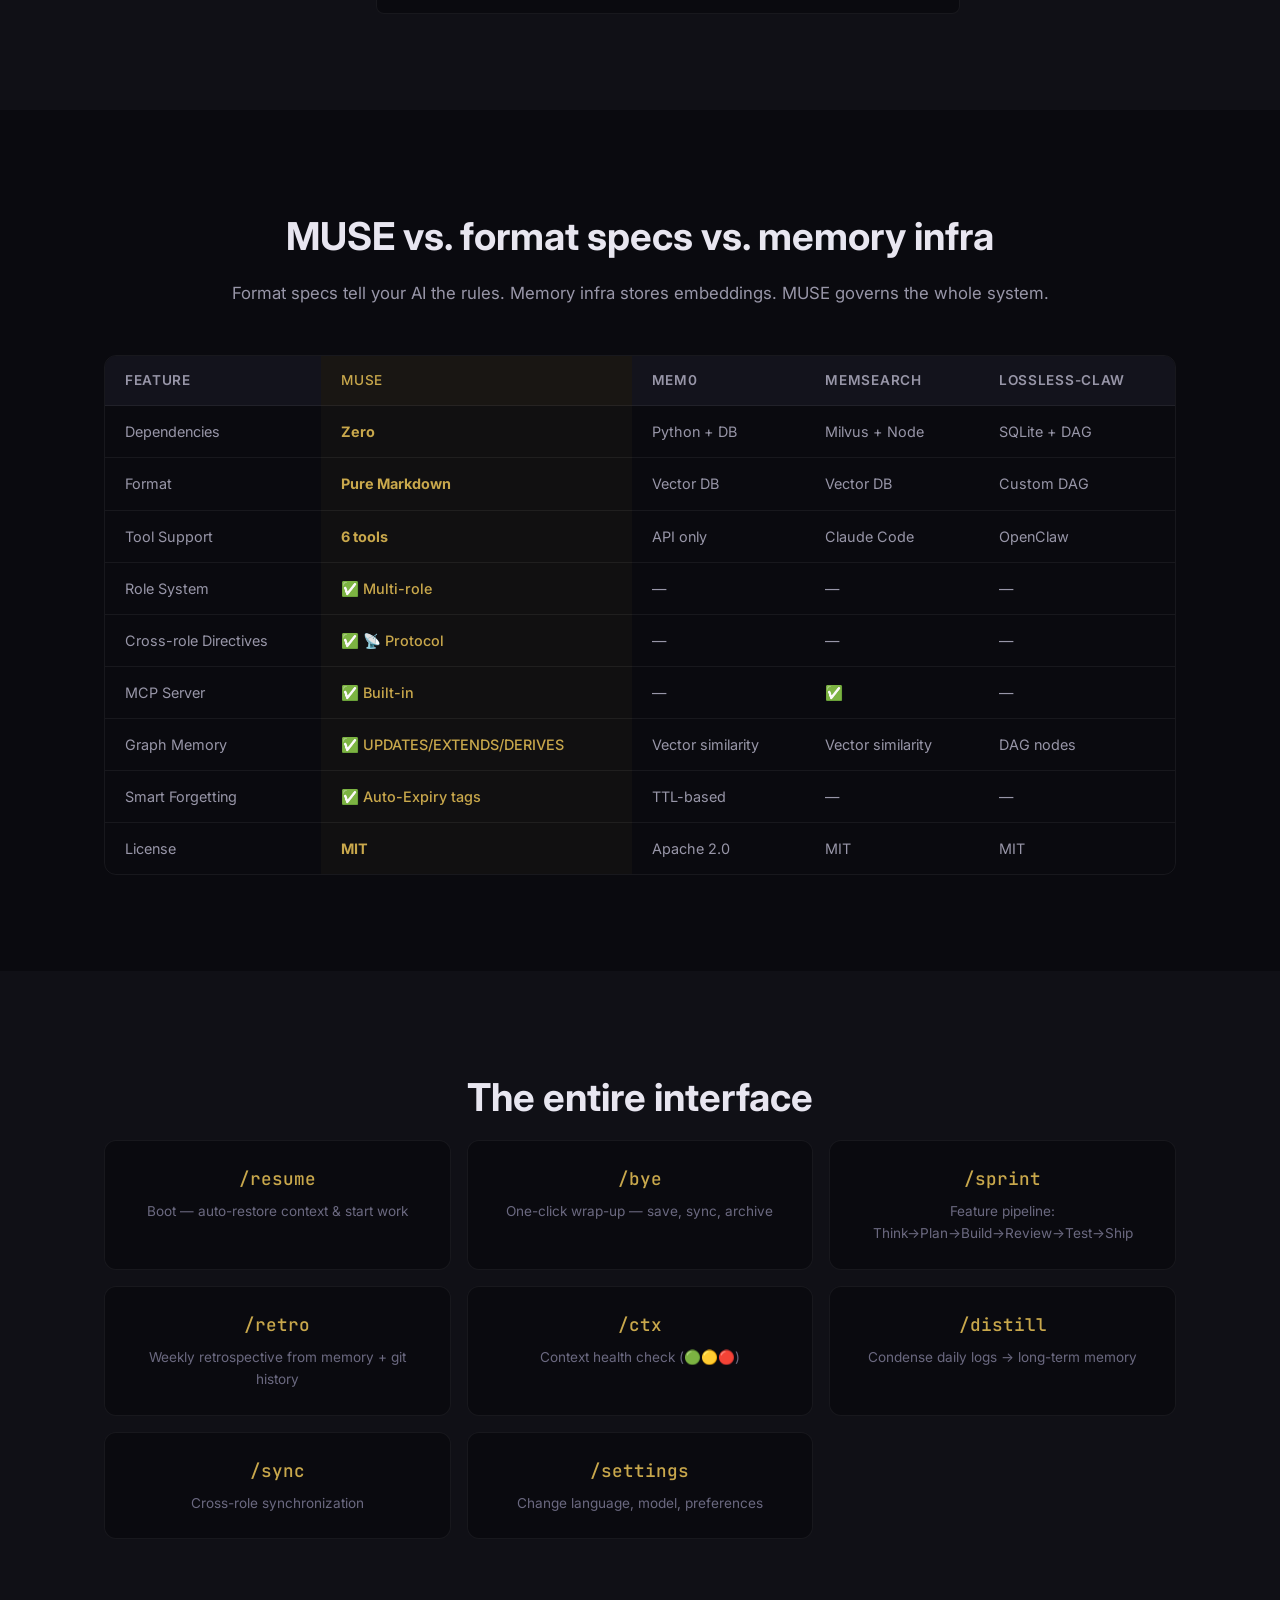
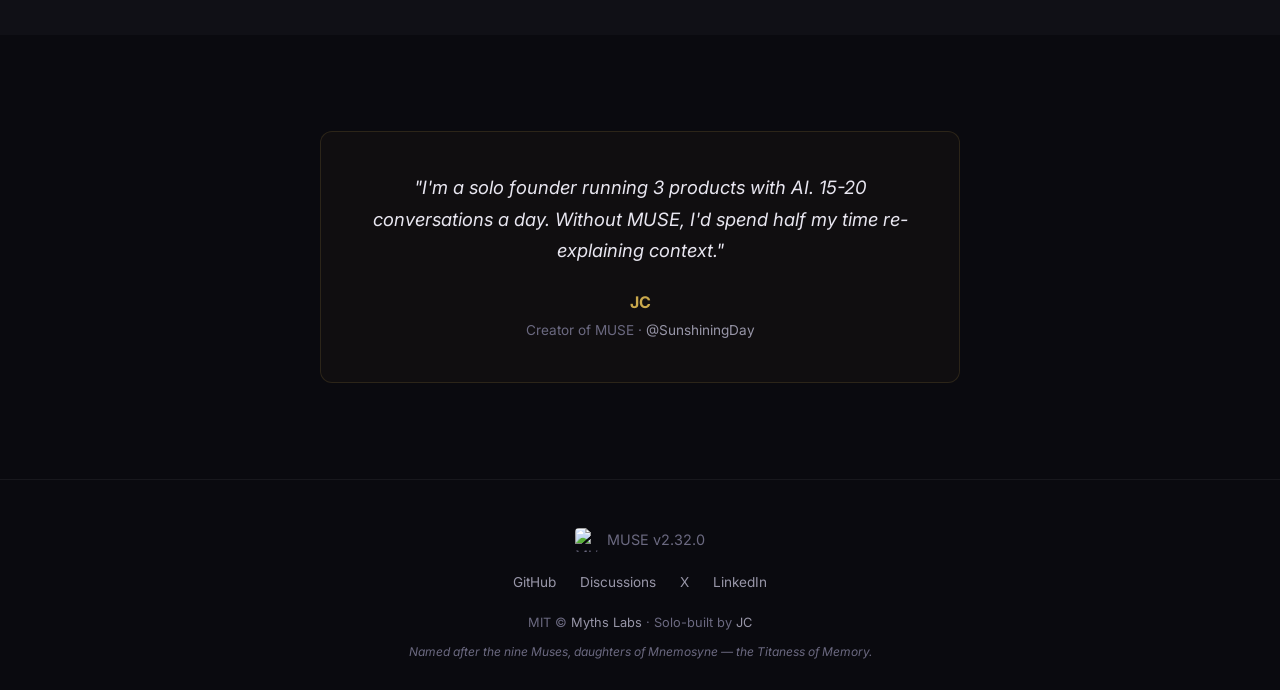
==== commit 4a027f9a: "feat(landing): sync website to v2.32.0 — Graph Memory + Auto-Expiry + comparison table - JSON-LD sof" ====
--- a/docs/index.html
+++ b/docs/index.html
@@ -34,7 +34,7 @@
     "url": "https://muse.mythslabs.ai",
     "applicationCategory": "DeveloperApplication",
     "operatingSystem": "macOS, Linux, Windows",
-    "softwareVersion": "2.30.0",
+    "softwareVersion": "2.32.0",
     "license": "https://opensource.org/licenses/MIT",
     "isAccessibleForFree": true,
     "codeRepository": "https://github.com/myths-labs/muse",
@@ -70,6 +70,9 @@
       "/retro — automated weekly retrospective from memory + git",
       "Git Security Guard — pre-commit secret leak prevention",
       "Systematic Debugging v2 — L1-L4 pressure escalation",
+      "Graph Memory Relations (UPDATES/EXTENDS/DERIVES/NEW auto-detection)",
+      "Auto-Expiry Temporal Tagging (PERMANENT/TEMPORAL/EPISODIC smart forgetting)",
+      "Unexecuted Directive Scan (surface buried 🟡 directives in role files)",
       "Auto memory capture (LESSON/DECISION/FACT extraction)",
       "Semantic compression (3-tier context compression)",
       "Session checkpoint (silent save every 15 rounds)",
@@ -333,12 +336,20 @@
         <div class="feature-card">
           <div class="feature-icon"><svg width="28" height="28" viewBox="0 0 24 24" fill="none" stroke="currentColor"
               stroke-width="1.5" stroke-linecap="round" stroke-linejoin="round">
-              <path d="M16 18l6-6-6-6" />
-              <path d="M8 6l-6 6 6 6" />
-            </svg></div>
-          <h3>VS Code Extension</h3>
-          <p>Activity bar with Roles, Skills, Memory trees. In-editor dashboard, skill search, context health check. 8
-            commands via Cmd+Shift+P.</p>
+              <circle cx="12" cy="12" r="3" />
+              <circle cx="4" cy="6" r="2" />
+              <circle cx="20" cy="6" r="2" />
+              <circle cx="4" cy="18" r="2" />
+              <circle cx="20" cy="18" r="2" />
+              <path d="M6 7l4.5 3.5" />
+              <path d="M18 7l-4.5 3.5" />
+              <path d="M6 17l4.5-3.5" />
+              <path d="M18 17l-4.5-3.5" />
+            </svg></div>
+          <h3>Graph Memory</h3>
+          <p>UPDATES supersede old facts with <code>~~strikethrough~~</code>. EXTENDS append sub-details. DERIVES link
+            inferences. Auto-Expiry tags entries as <code>[PERMANENT]</code>, <code>[TEMPORAL]</code>, or
+            <code>[EPISODIC]</code> — expired memories fade automatically.</p>
         </div>
       </div>
     </div>
@@ -491,6 +502,20 @@
               <td>—</td>
             </tr>
             <tr>
+              <td>Graph Memory</td>
+              <td class="highlight">✅ UPDATES/EXTENDS/DERIVES</td>
+              <td>Vector similarity</td>
+              <td>Vector similarity</td>
+              <td>DAG nodes</td>
+            </tr>
+            <tr>
+              <td>Smart Forgetting</td>
+              <td class="highlight">✅ Auto-Expiry tags</td>
+              <td>TTL-based</td>
+              <td>—</td>
+              <td>—</td>
+            </tr>
+            <tr>
               <td>License</td>
               <td class="highlight"><strong>MIT</strong></td>
               <td>Apache 2.0</td>
@@ -565,7 +590,7 @@
       <div class="footer-brand">
         <img src="https://raw.githubusercontent.com/myths-labs/muse/main/assets/logo.png" alt="MUSE" width="24"
           height="24">
-        <span>MUSE v2.30.0</span>
+        <span>MUSE v2.32.0</span>
       </div>
       <div class="footer-links">
         <a href="https://github.com/myths-labs/muse" target="_blank" rel="noopener">GitHub</a>
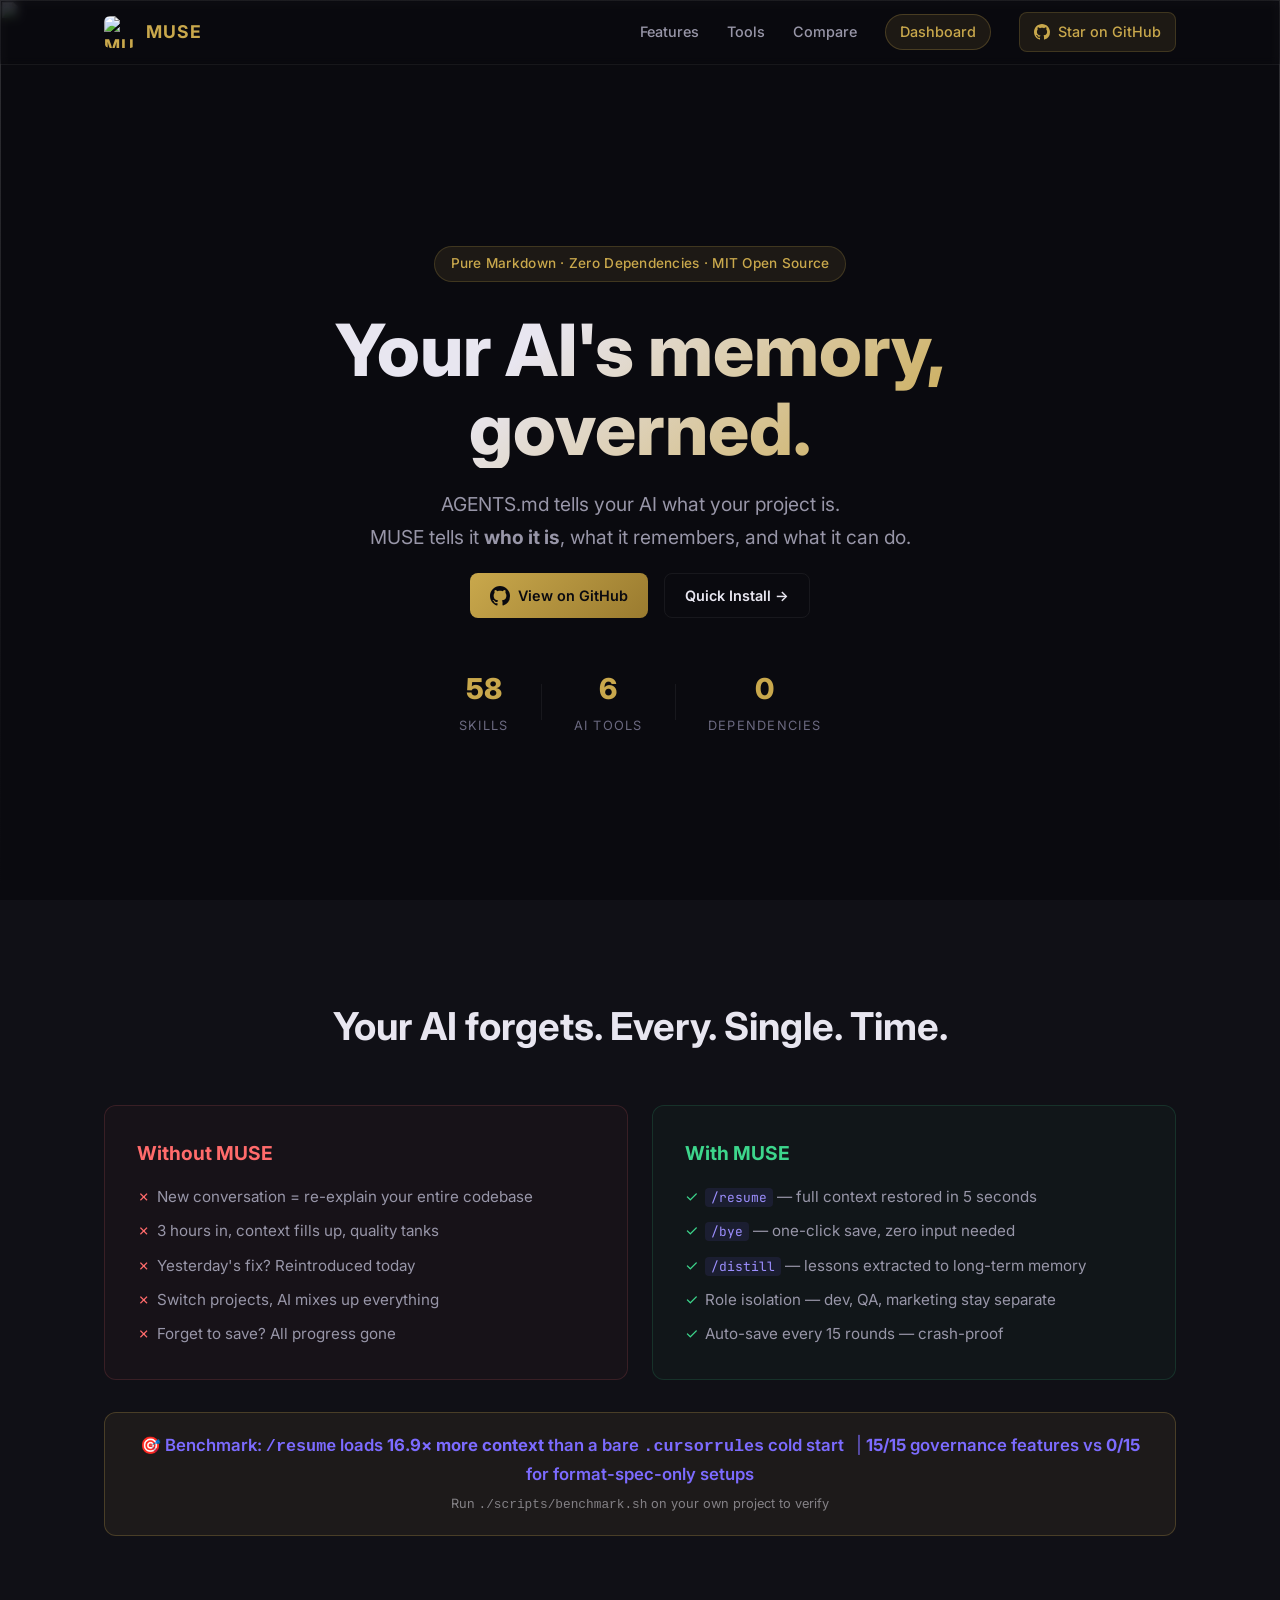
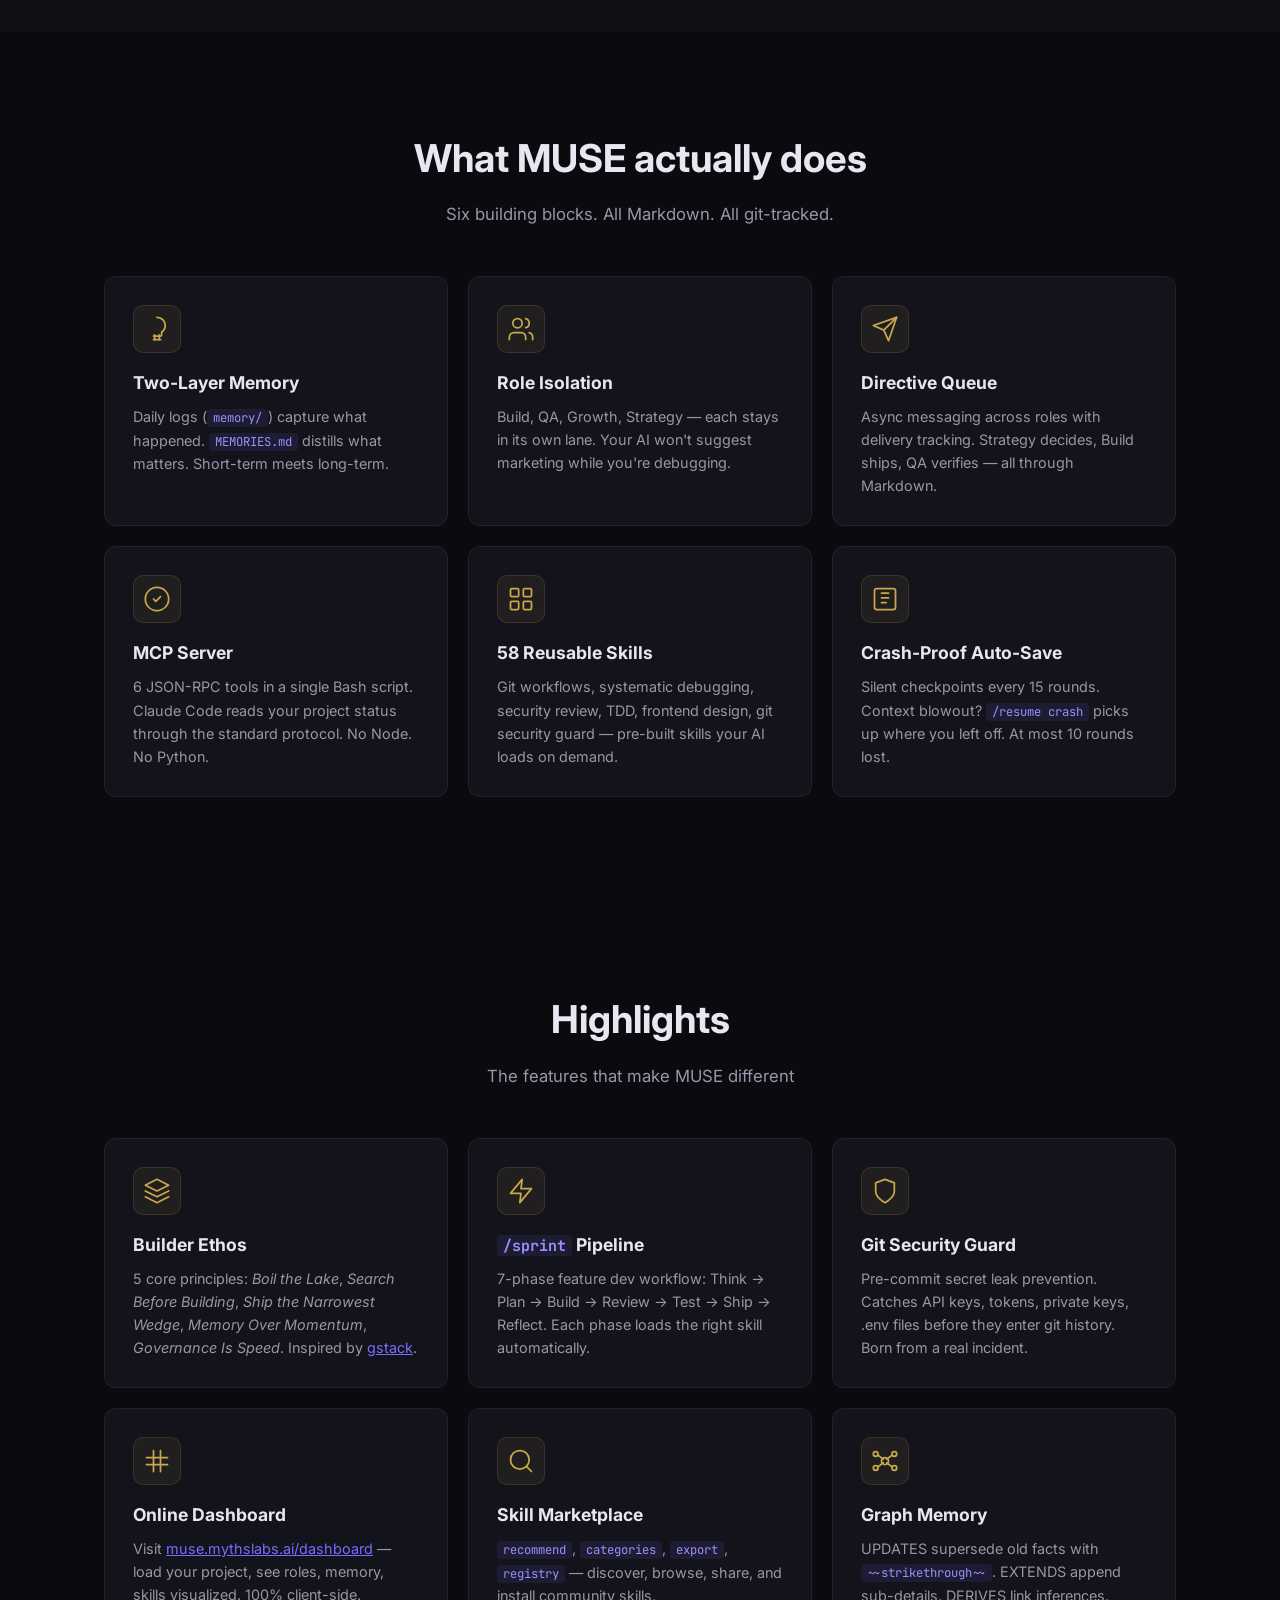
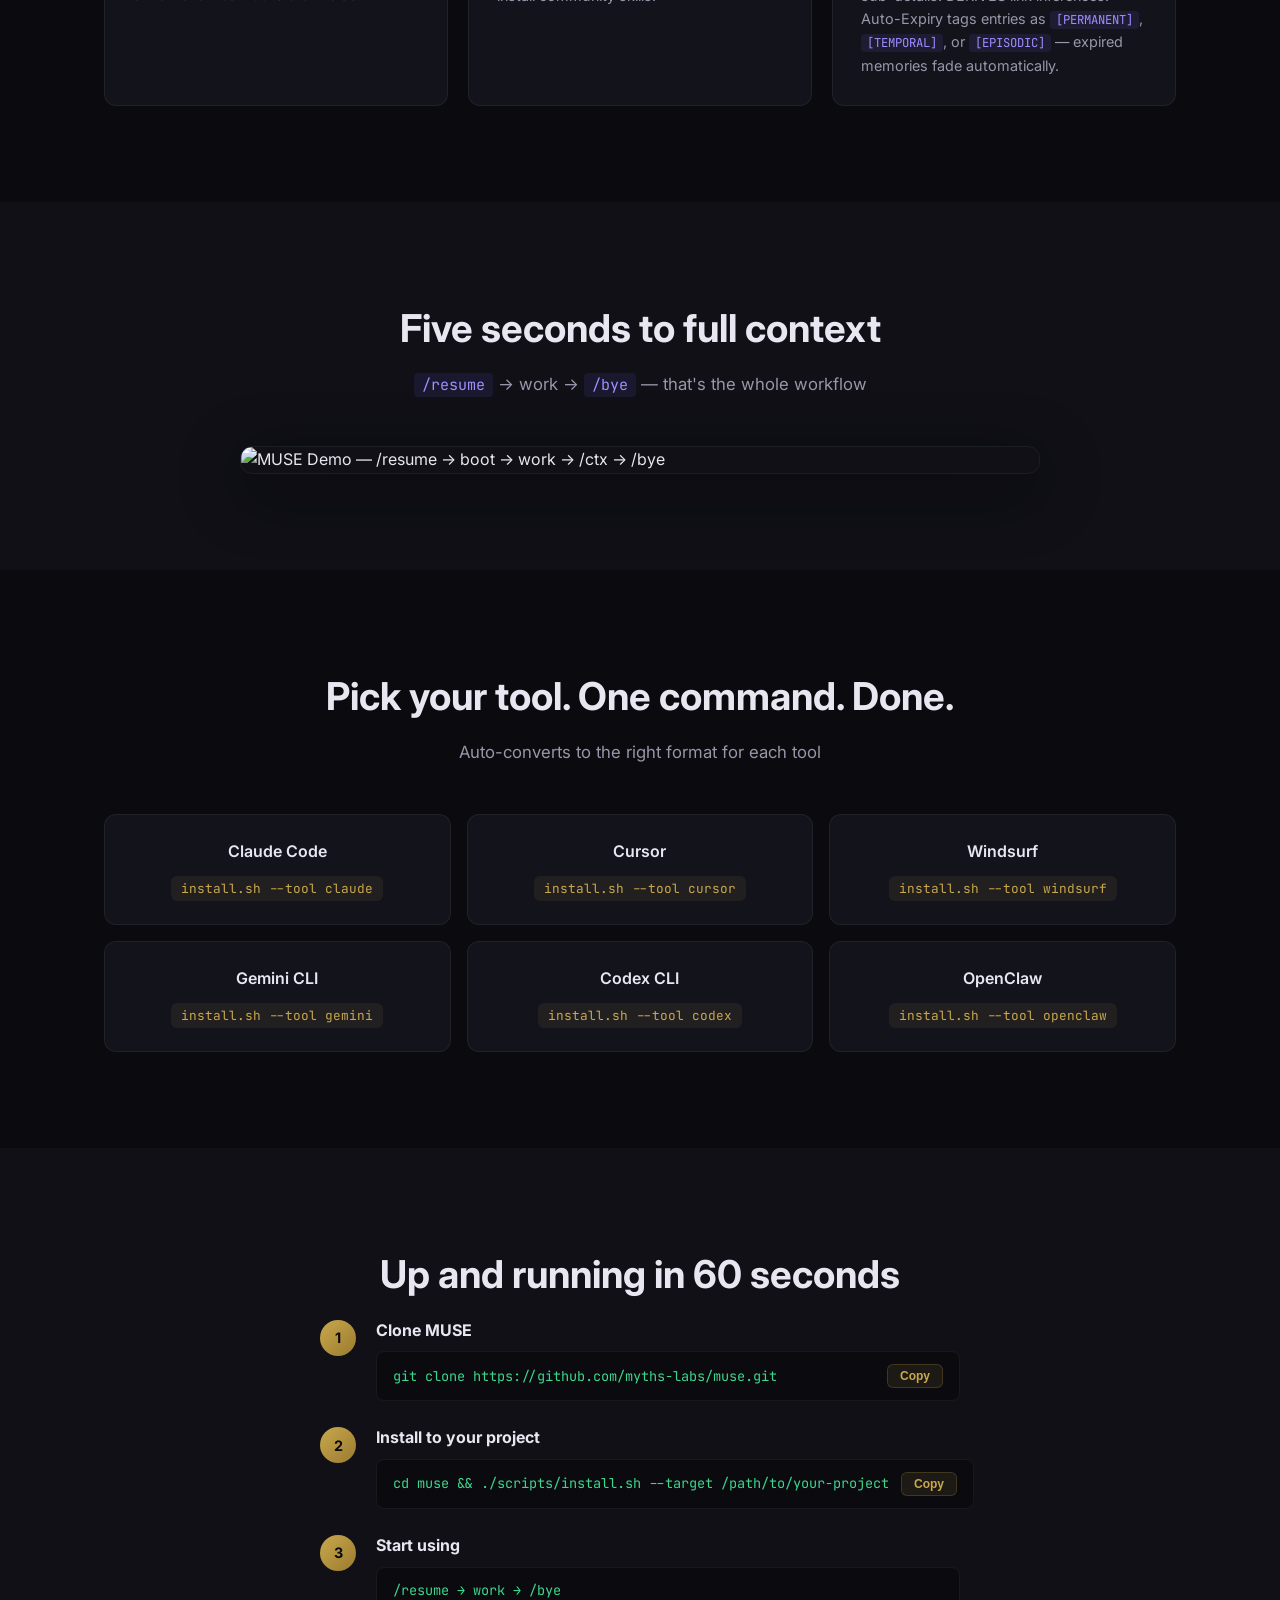
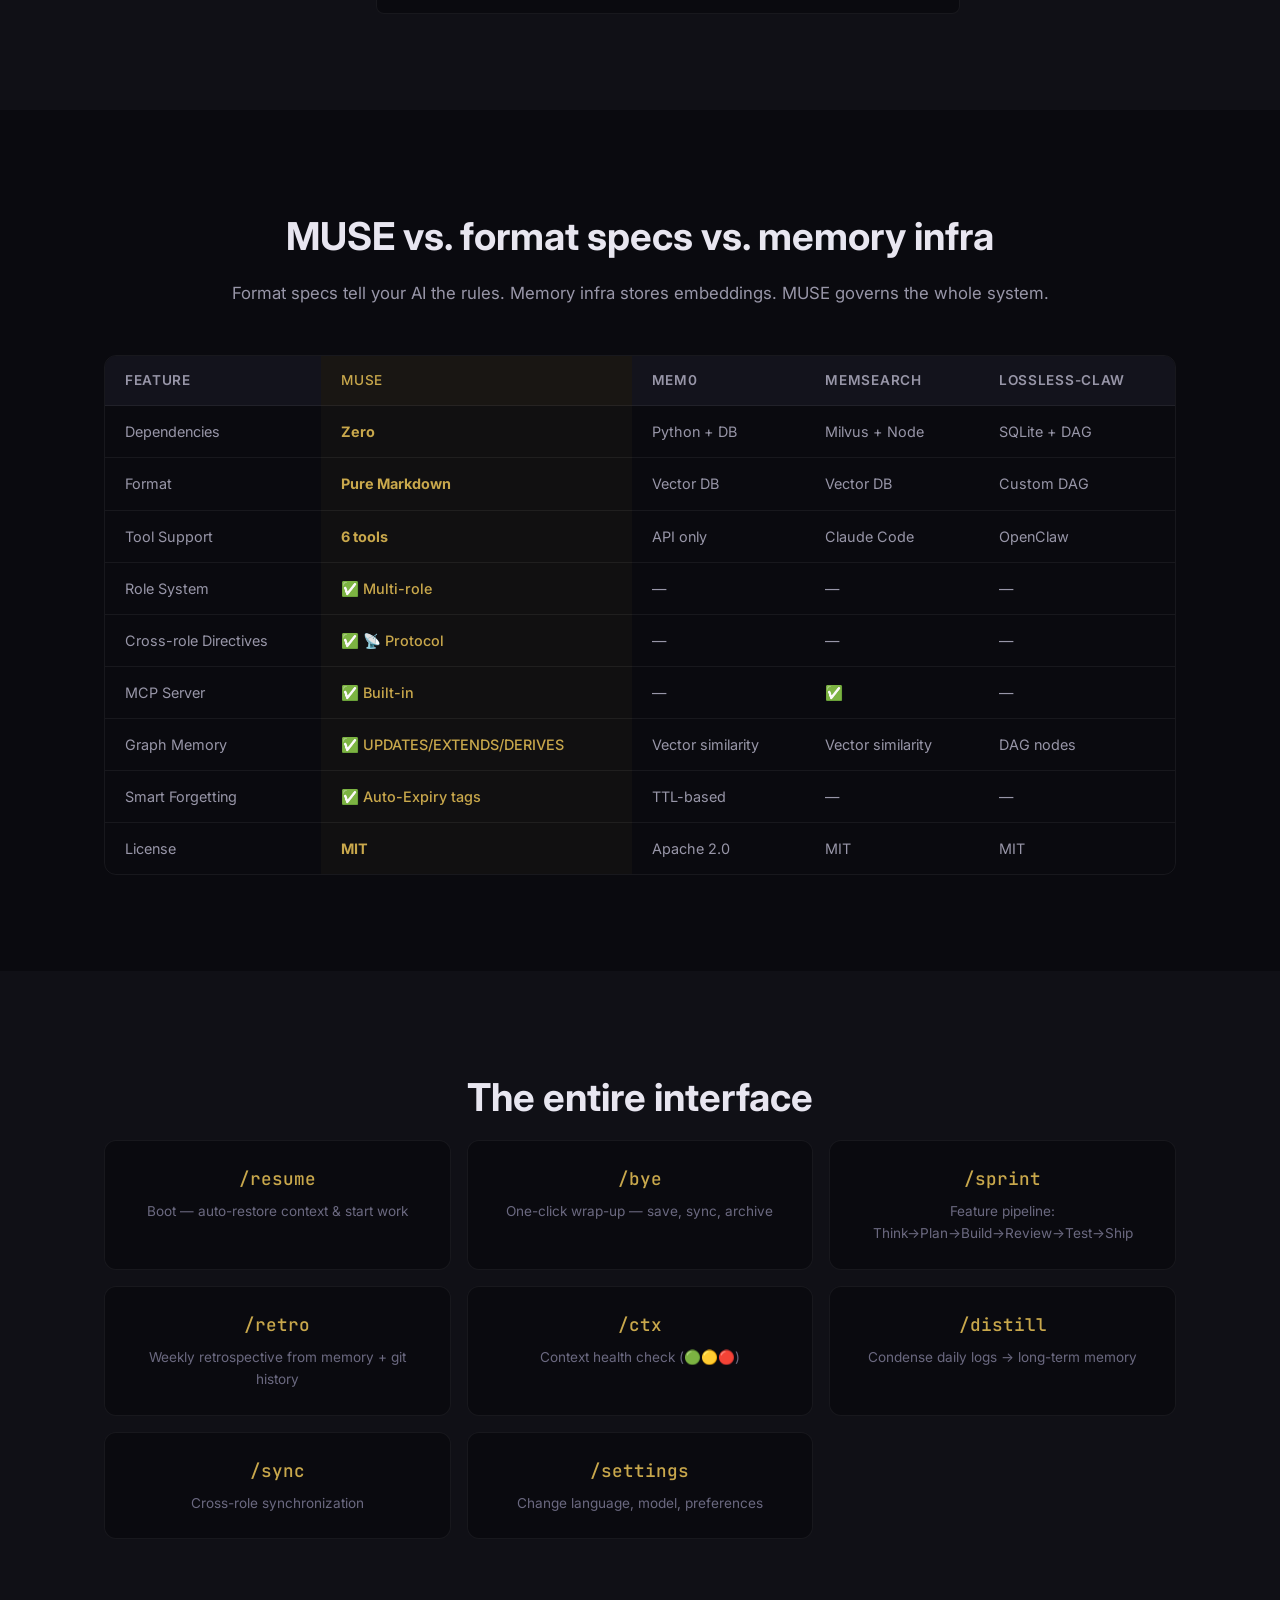
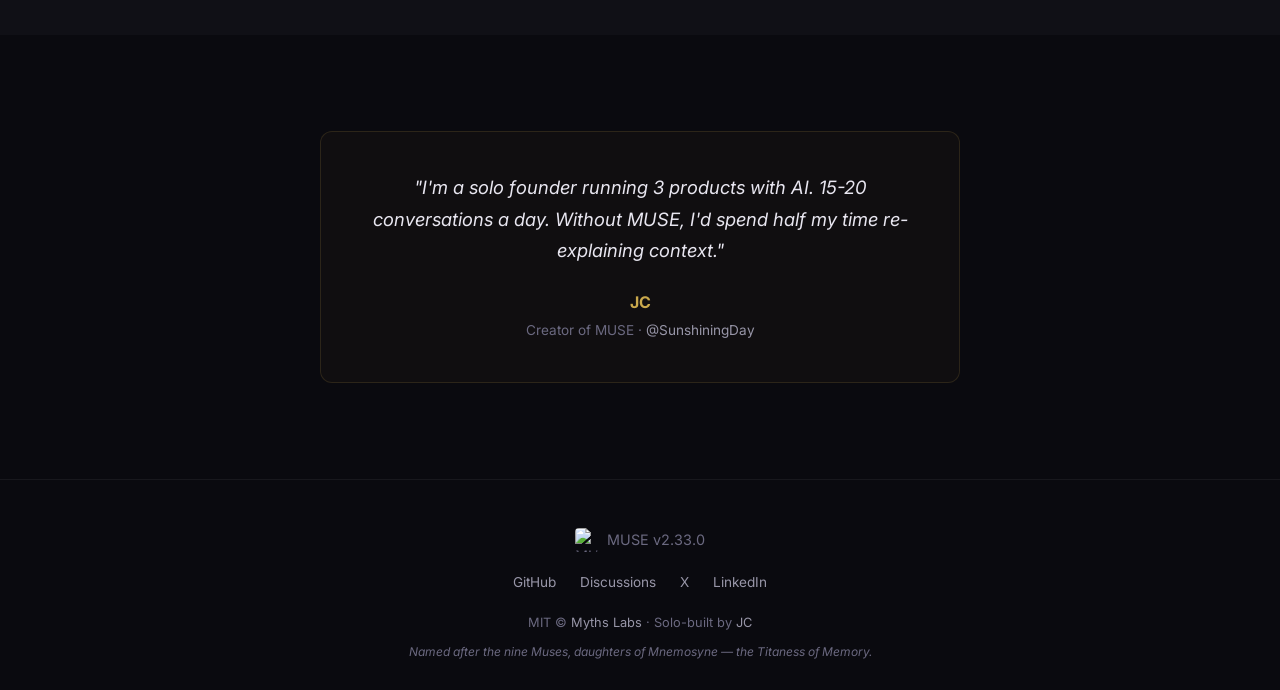
==== commit de327835: "feat(landing): sync website to v2.33.0 — Static/Dynamic Profile - JSON-LD softwareVersion 2.32.0 → 2" ====
--- a/docs/index.html
+++ b/docs/index.html
@@ -34,7 +34,7 @@
     "url": "https://muse.mythslabs.ai",
     "applicationCategory": "DeveloperApplication",
     "operatingSystem": "macOS, Linux, Windows",
-    "softwareVersion": "2.32.0",
+    "softwareVersion": "2.33.0",
     "license": "https://opensource.org/licenses/MIT",
     "isAccessibleForFree": true,
     "codeRepository": "https://github.com/myths-labs/muse",
@@ -73,6 +73,7 @@
       "Graph Memory Relations (UPDATES/EXTENDS/DERIVES/NEW auto-detection)",
       "Auto-Expiry Temporal Tagging (PERMANENT/TEMPORAL/EPISODIC smart forgetting)",
       "Unexecuted Directive Scan (surface buried 🟡 directives in role files)",
+      "Static/Dynamic User Profile (permanent preferences + auto-updating work focus with 7-day window)",
       "Auto memory capture (LESSON/DECISION/FACT extraction)",
       "Semantic compression (3-tier context compression)",
       "Session checkpoint (silent save every 15 rounds)",
@@ -349,7 +350,8 @@
           <h3>Graph Memory</h3>
           <p>UPDATES supersede old facts with <code>~~strikethrough~~</code>. EXTENDS append sub-details. DERIVES link
             inferences. Auto-Expiry tags entries as <code>[PERMANENT]</code>, <code>[TEMPORAL]</code>, or
-            <code>[EPISODIC]</code> — expired memories fade automatically.</p>
+            <code>[EPISODIC]</code> — expired memories fade automatically.
+          </p>
         </div>
       </div>
     </div>
@@ -590,7 +592,7 @@
       <div class="footer-brand">
         <img src="https://raw.githubusercontent.com/myths-labs/muse/main/assets/logo.png" alt="MUSE" width="24"
           height="24">
-        <span>MUSE v2.32.0</span>
+        <span>MUSE v2.33.0</span>
       </div>
       <div class="footer-links">
         <a href="https://github.com/myths-labs/muse" target="_blank" rel="noopener">GitHub</a>
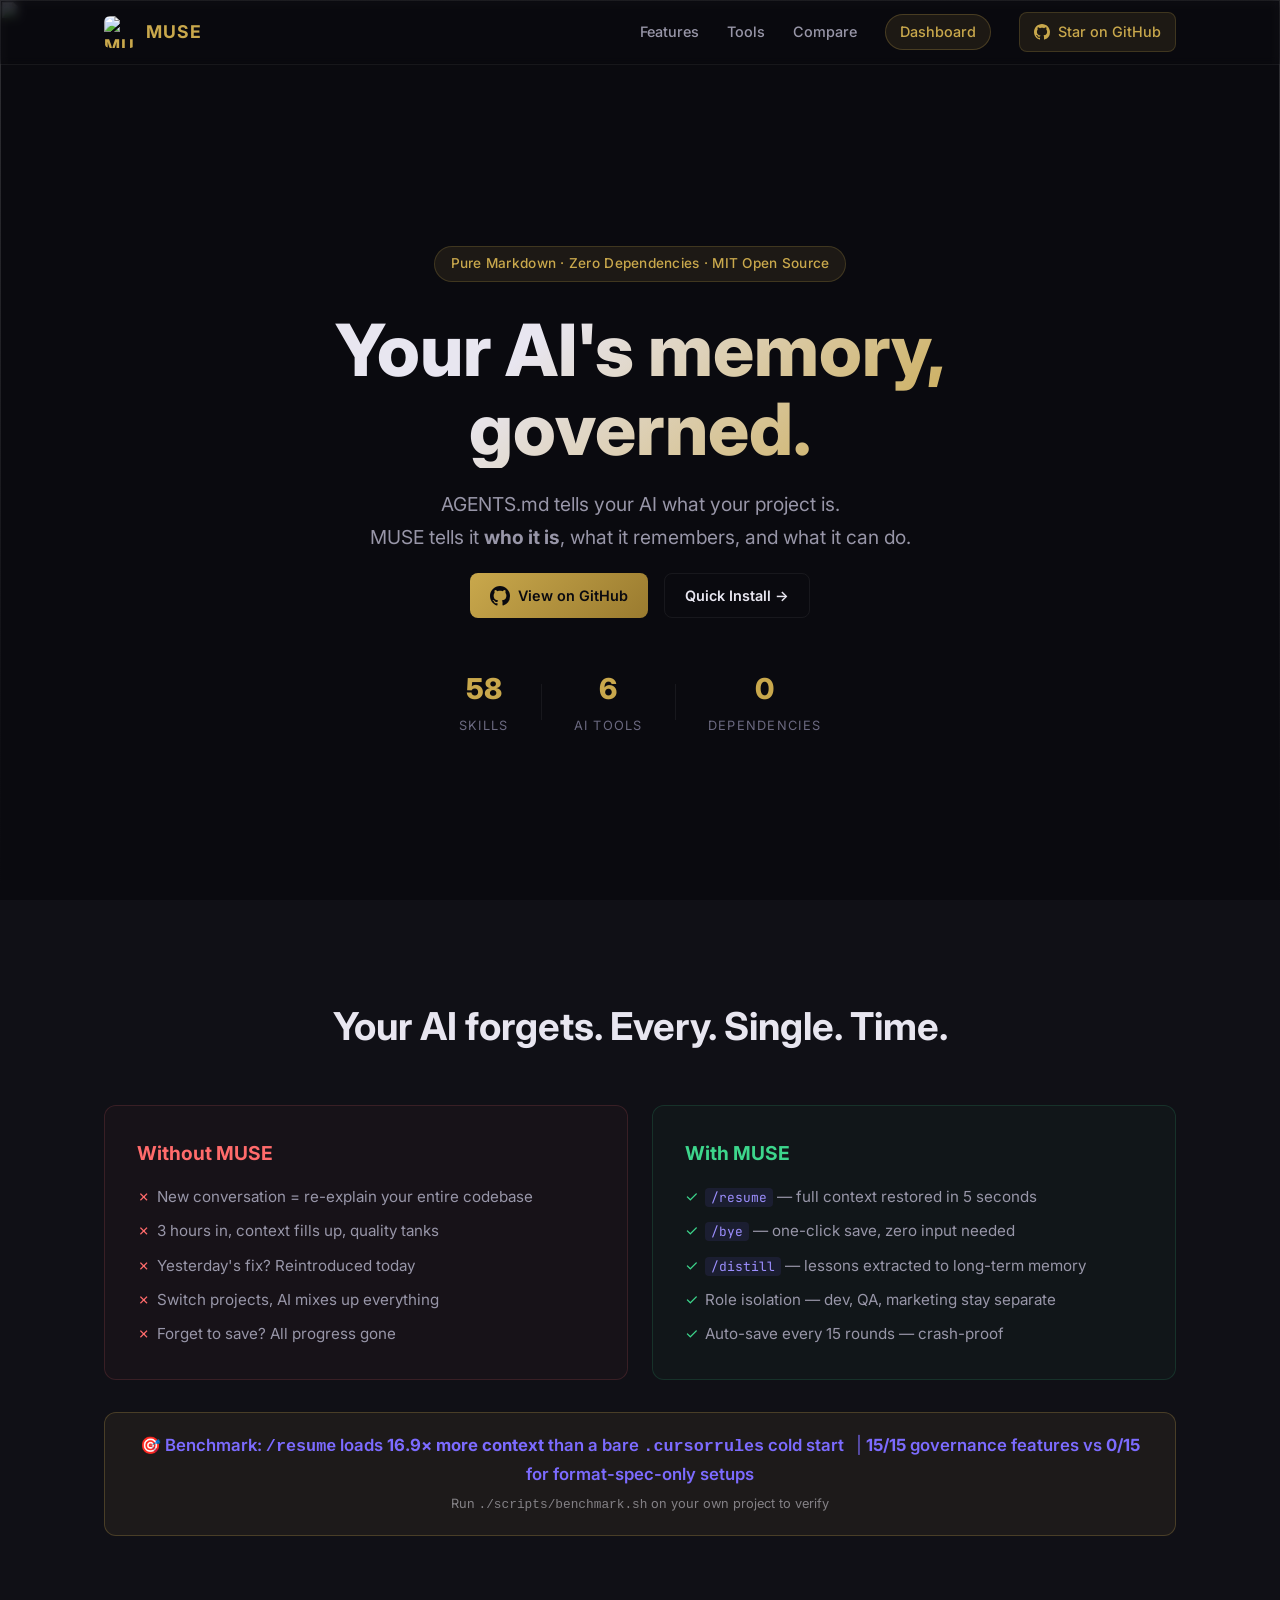
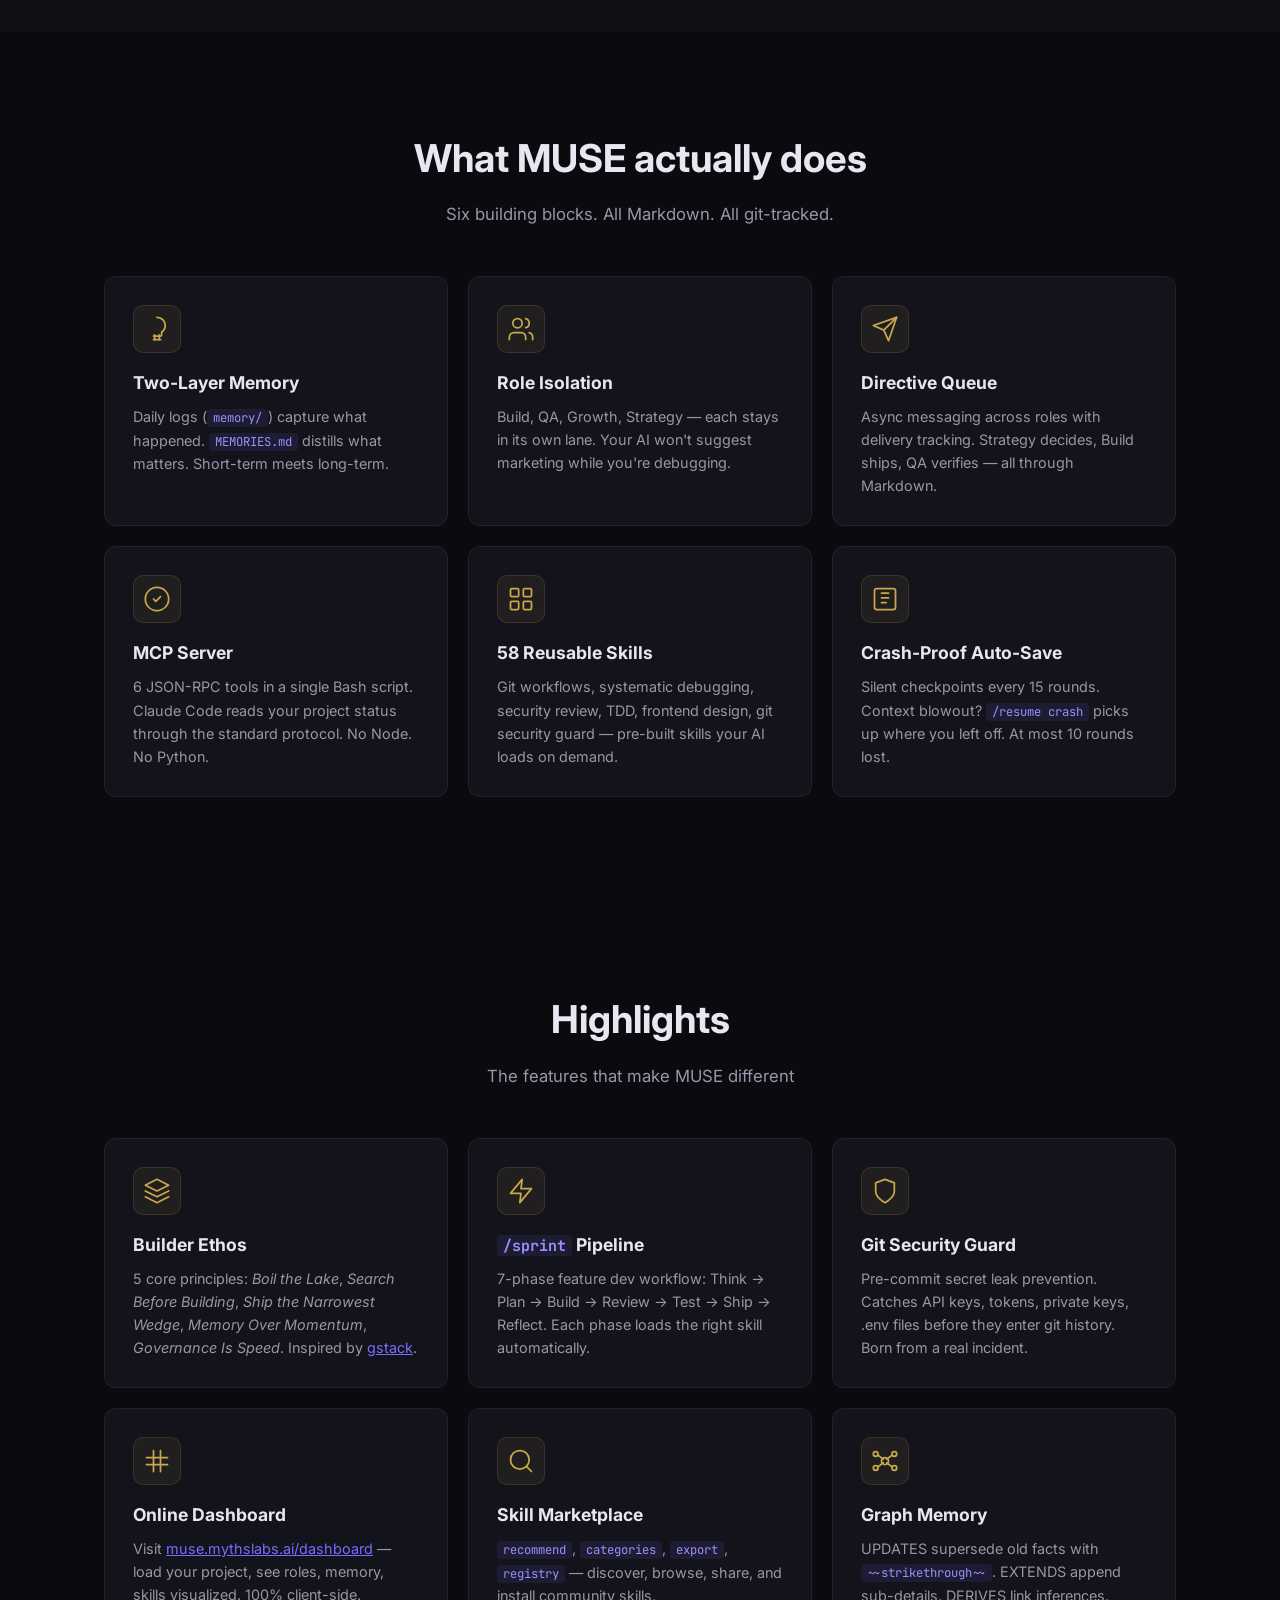
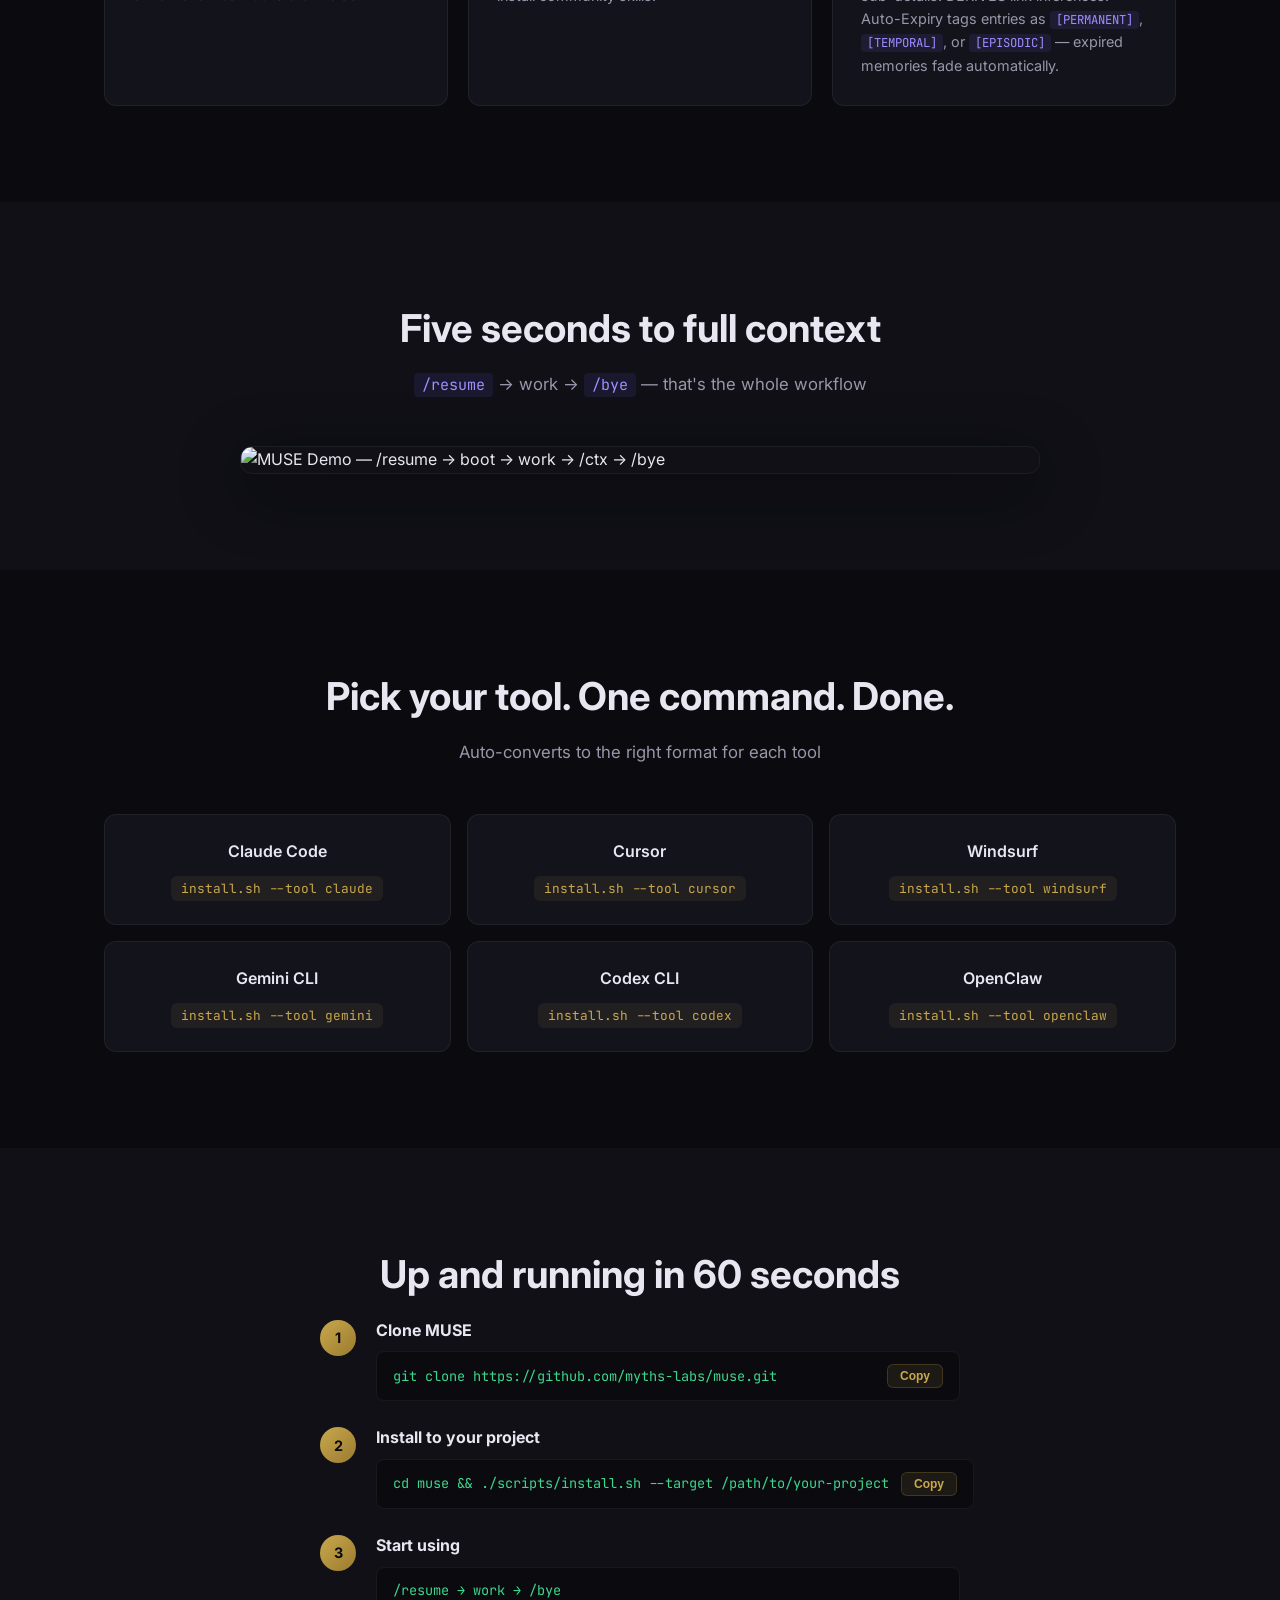
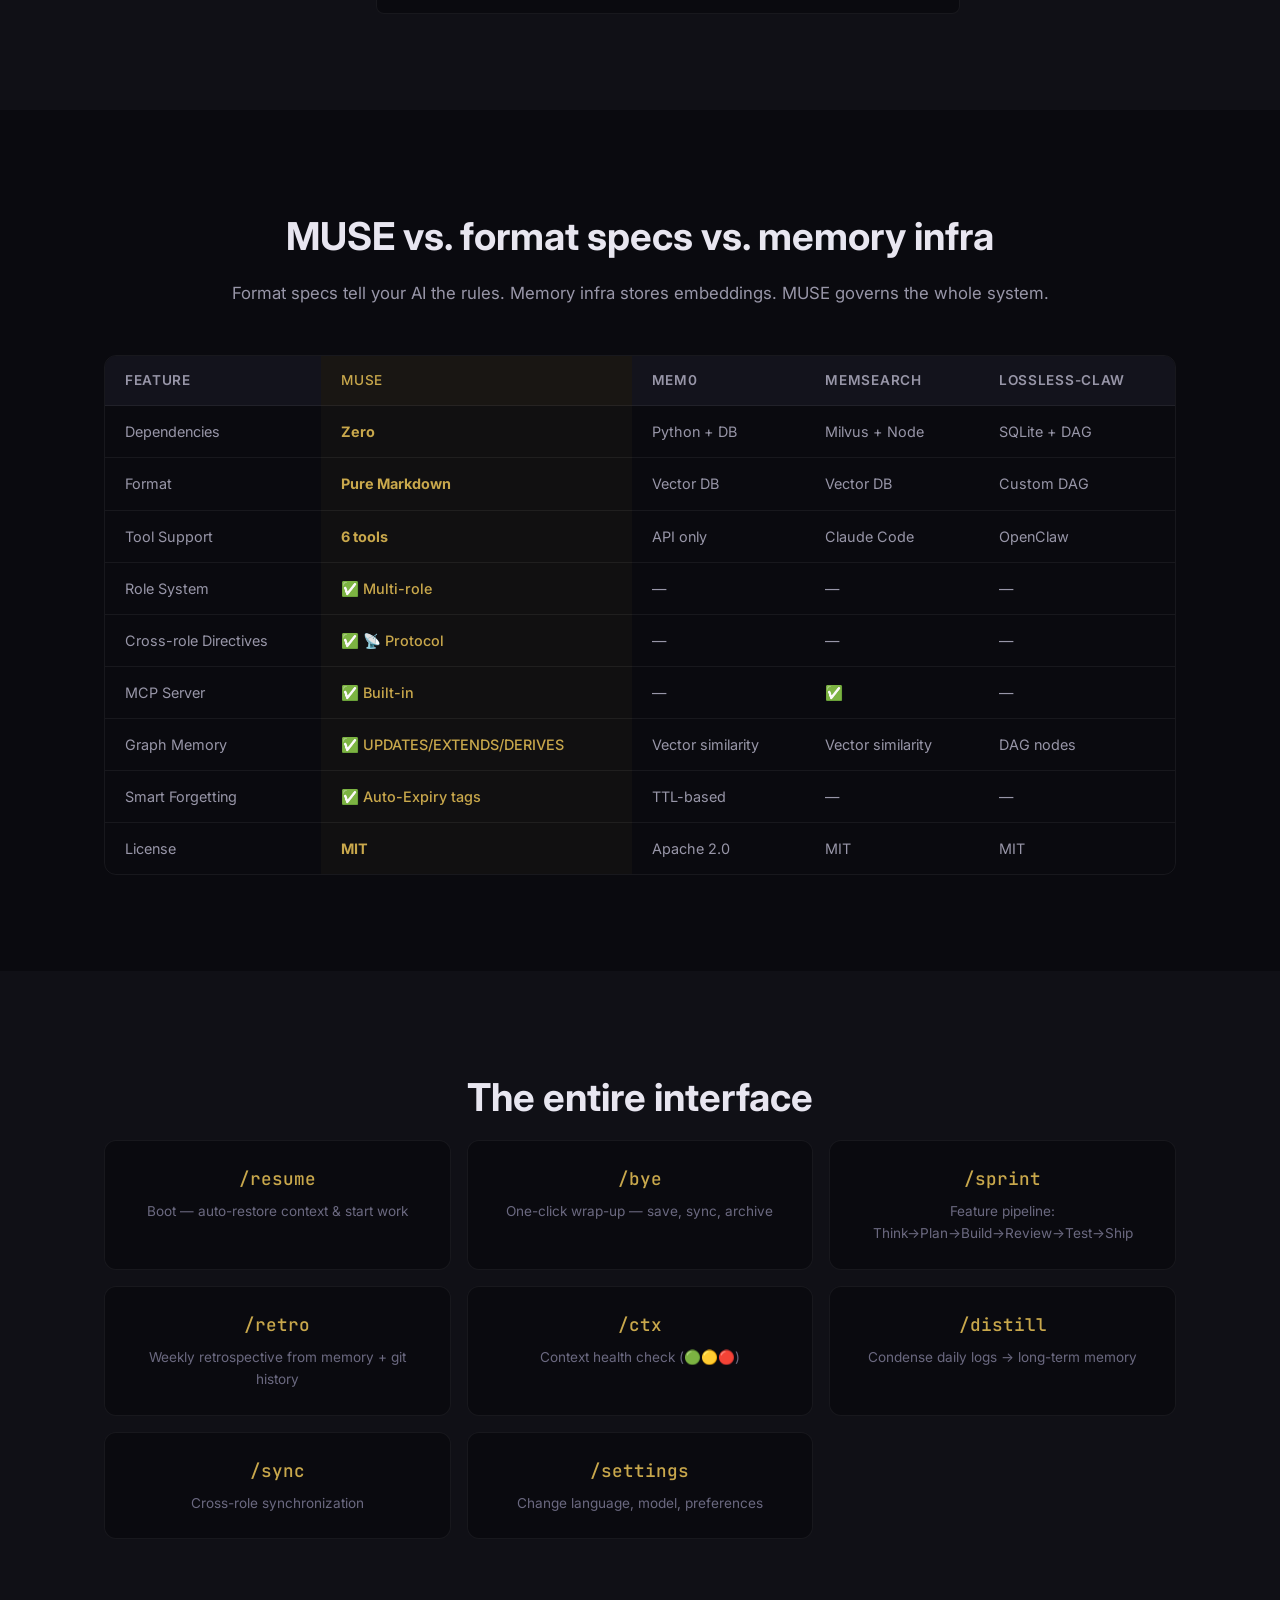
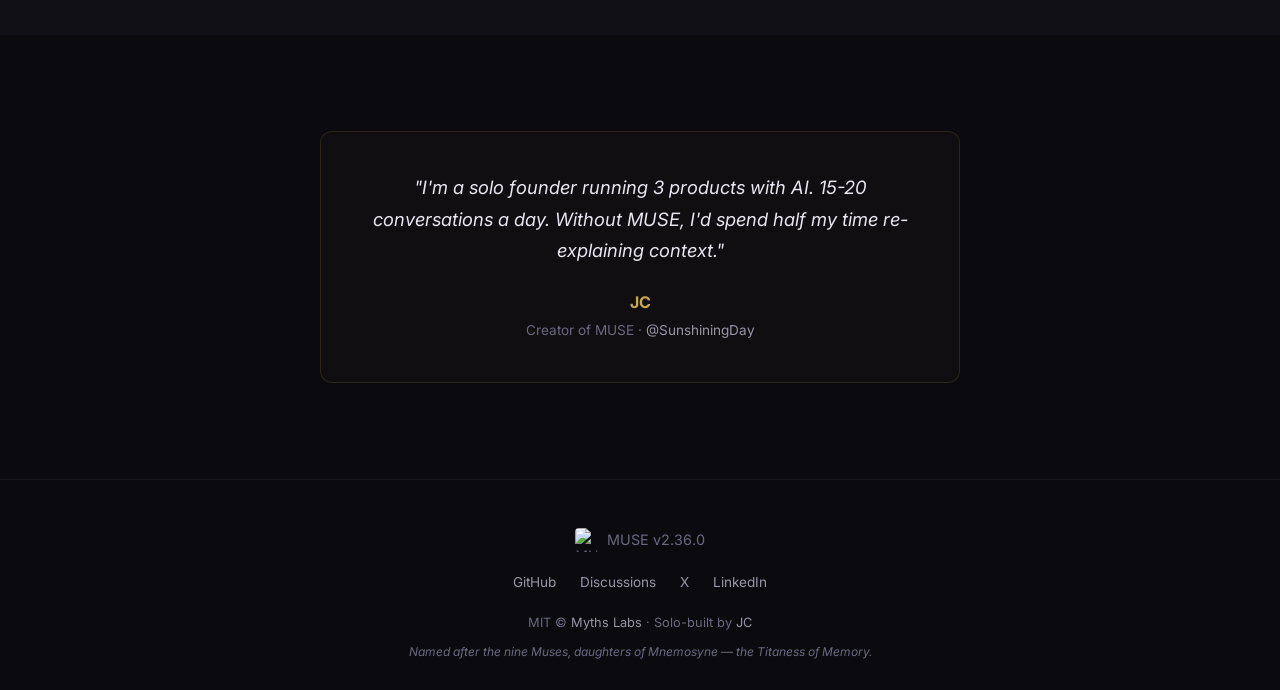
==== commit 338d326e: "feat(v2.36.0): +4 toolkit skills — context7, deep-dive, trace, sciomc (58→62 skills) + Digital Twin " ====
--- a/docs/index.html
+++ b/docs/index.html
@@ -11,7 +11,7 @@
     content="MUSE, AI memory, Claude Code, Cursor, AI pair programming, context management, Markdown, agent memory">
   <meta property="og:title" content="MUSE — The AI Coding Governance System">
   <meta property="og:description"
-    content="The only full governance system for AI coding. Roles, memory, 58 skills, directives, dashboard — in plain Markdown. Zero dependencies.">
+    content="The only full governance system for AI coding. Roles, memory, 62 skills, directives, dashboard — in plain Markdown. Zero dependencies.">
   <meta property="og:image" content="https://raw.githubusercontent.com/myths-labs/muse/main/assets/banner.png">
   <meta property="og:url" content="https://muse.mythslabs.ai">
   <meta property="og:type" content="website">
@@ -34,7 +34,7 @@
     "url": "https://muse.mythslabs.ai",
     "applicationCategory": "DeveloperApplication",
     "operatingSystem": "macOS, Linux, Windows",
-    "softwareVersion": "2.33.0",
+    "softwareVersion": "2.34.0",
     "license": "https://opensource.org/licenses/MIT",
     "isAccessibleForFree": true,
     "codeRepository": "https://github.com/myths-labs/muse",
@@ -74,6 +74,7 @@
       "Auto-Expiry Temporal Tagging (PERMANENT/TEMPORAL/EPISODIC smart forgetting)",
       "Unexecuted Directive Scan (surface buried 🟡 directives in role files)",
       "Static/Dynamic User Profile (permanent preferences + auto-updating work focus with 7-day window)",
+      "BUILD→QA AC Dual-Write Protocol (AC simultaneously written to both build.md and qa.md with unified AC-SXXX-NN numbering)",
       "Auto memory capture (LESSON/DECISION/FACT extraction)",
       "Semantic compression (3-tier context compression)",
       "Session checkpoint (silent save every 15 rounds)",
@@ -592,7 +593,7 @@
       <div class="footer-brand">
         <img src="https://raw.githubusercontent.com/myths-labs/muse/main/assets/logo.png" alt="MUSE" width="24"
           height="24">
-        <span>MUSE v2.33.0</span>
+        <span>MUSE v2.36.0</span>
       </div>
       <div class="footer-links">
         <a href="https://github.com/myths-labs/muse" target="_blank" rel="noopener">GitHub</a>
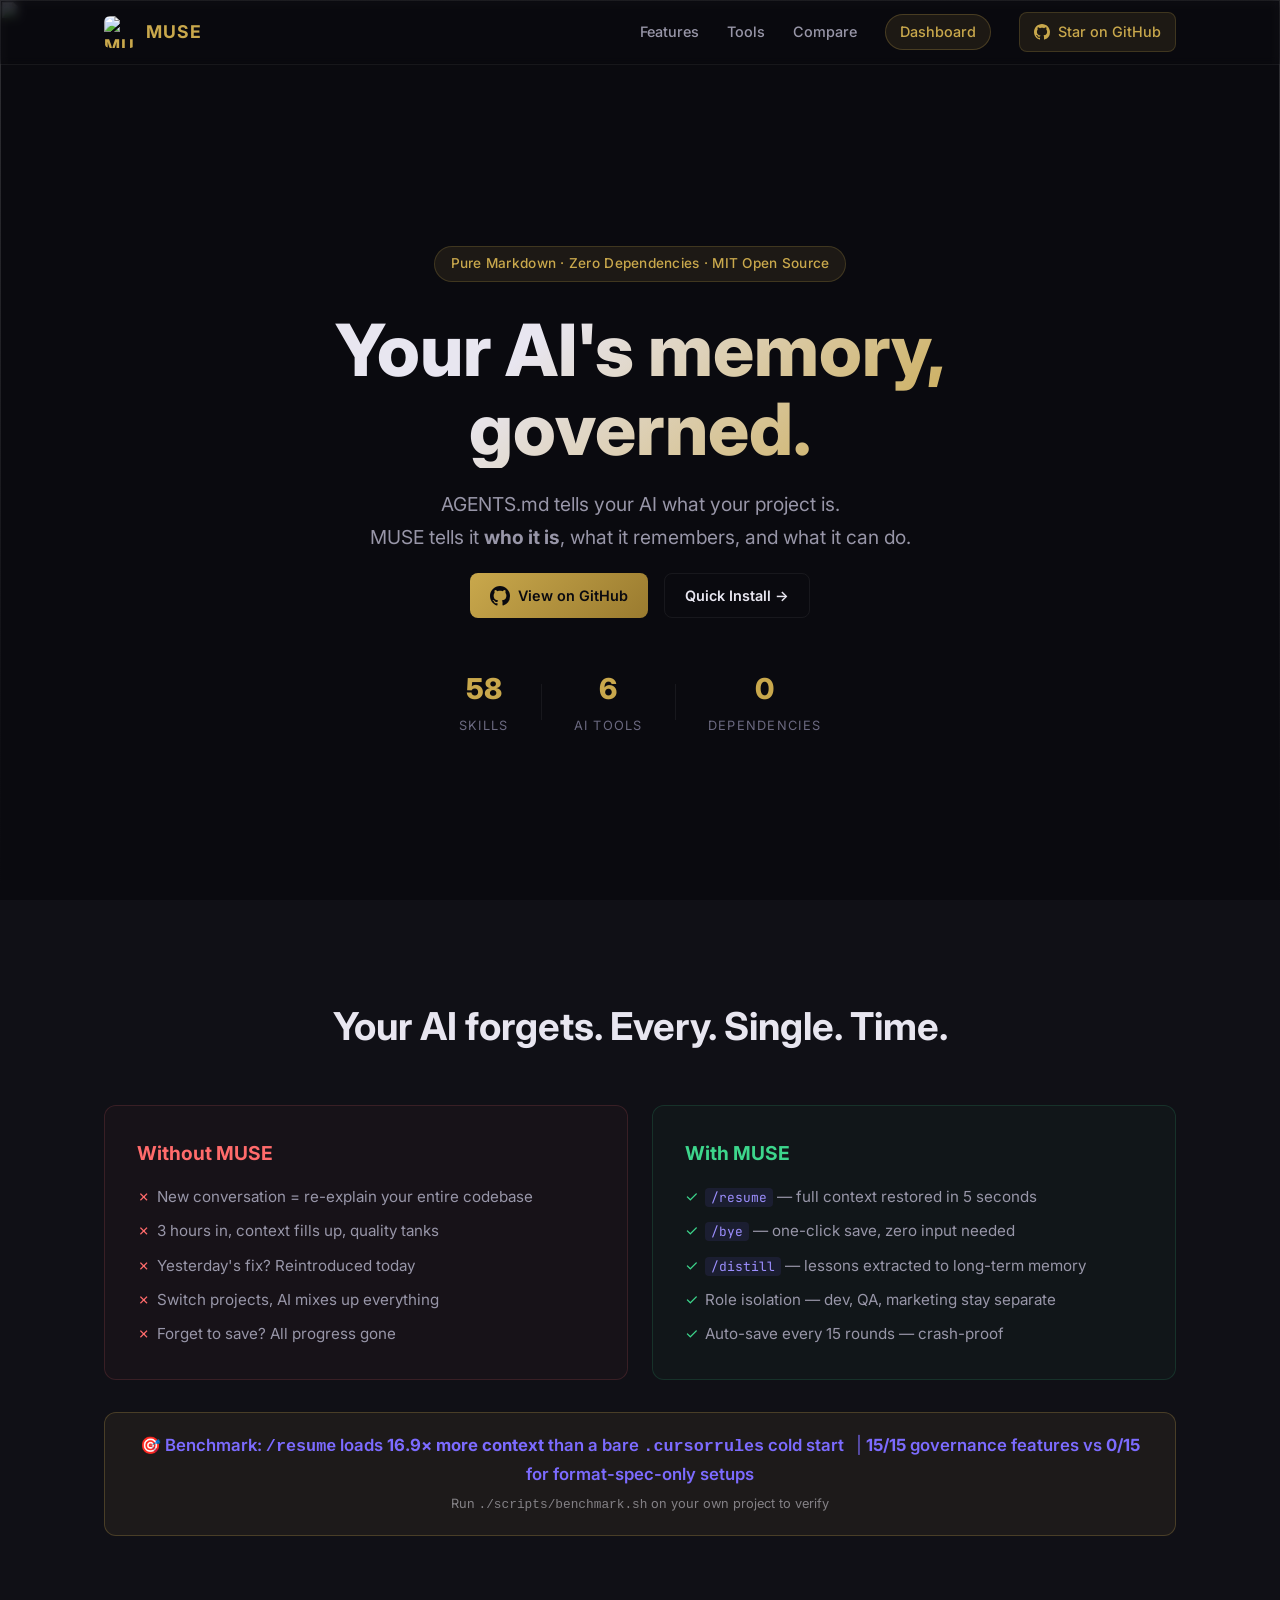
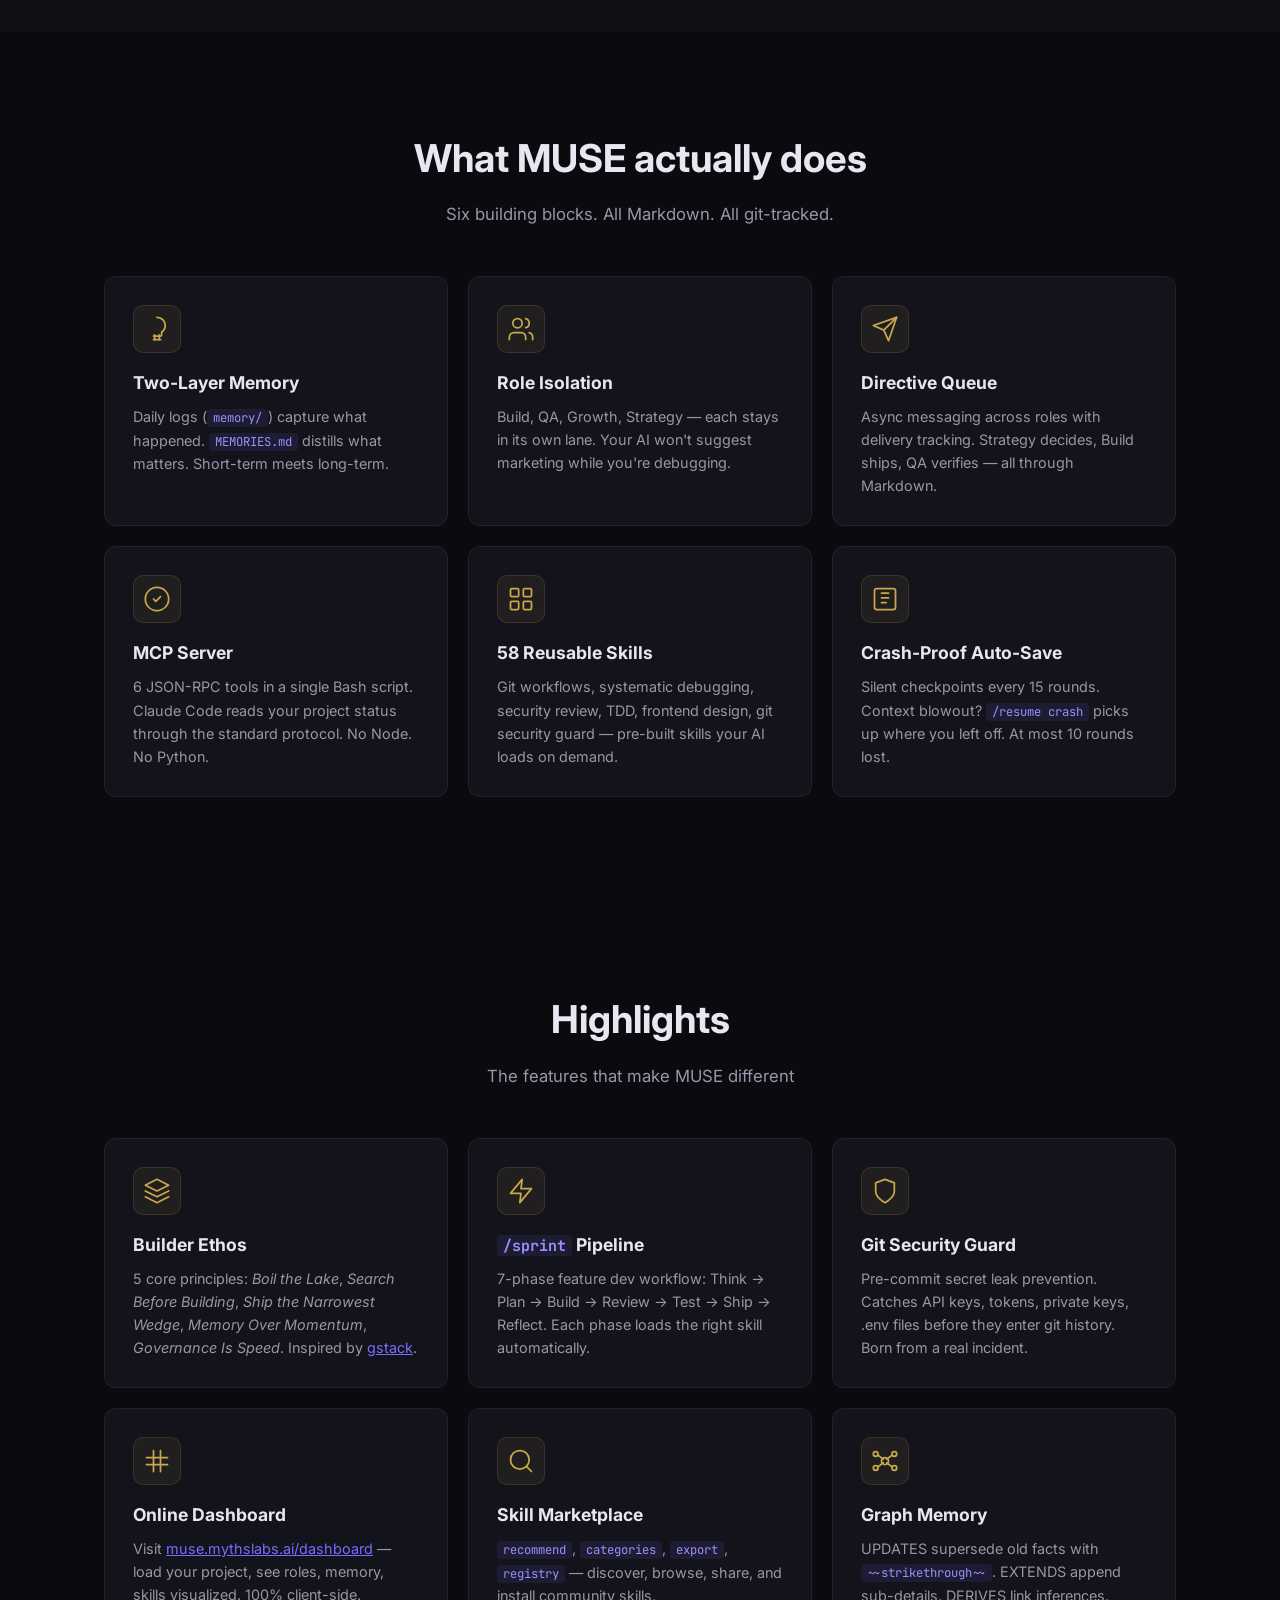
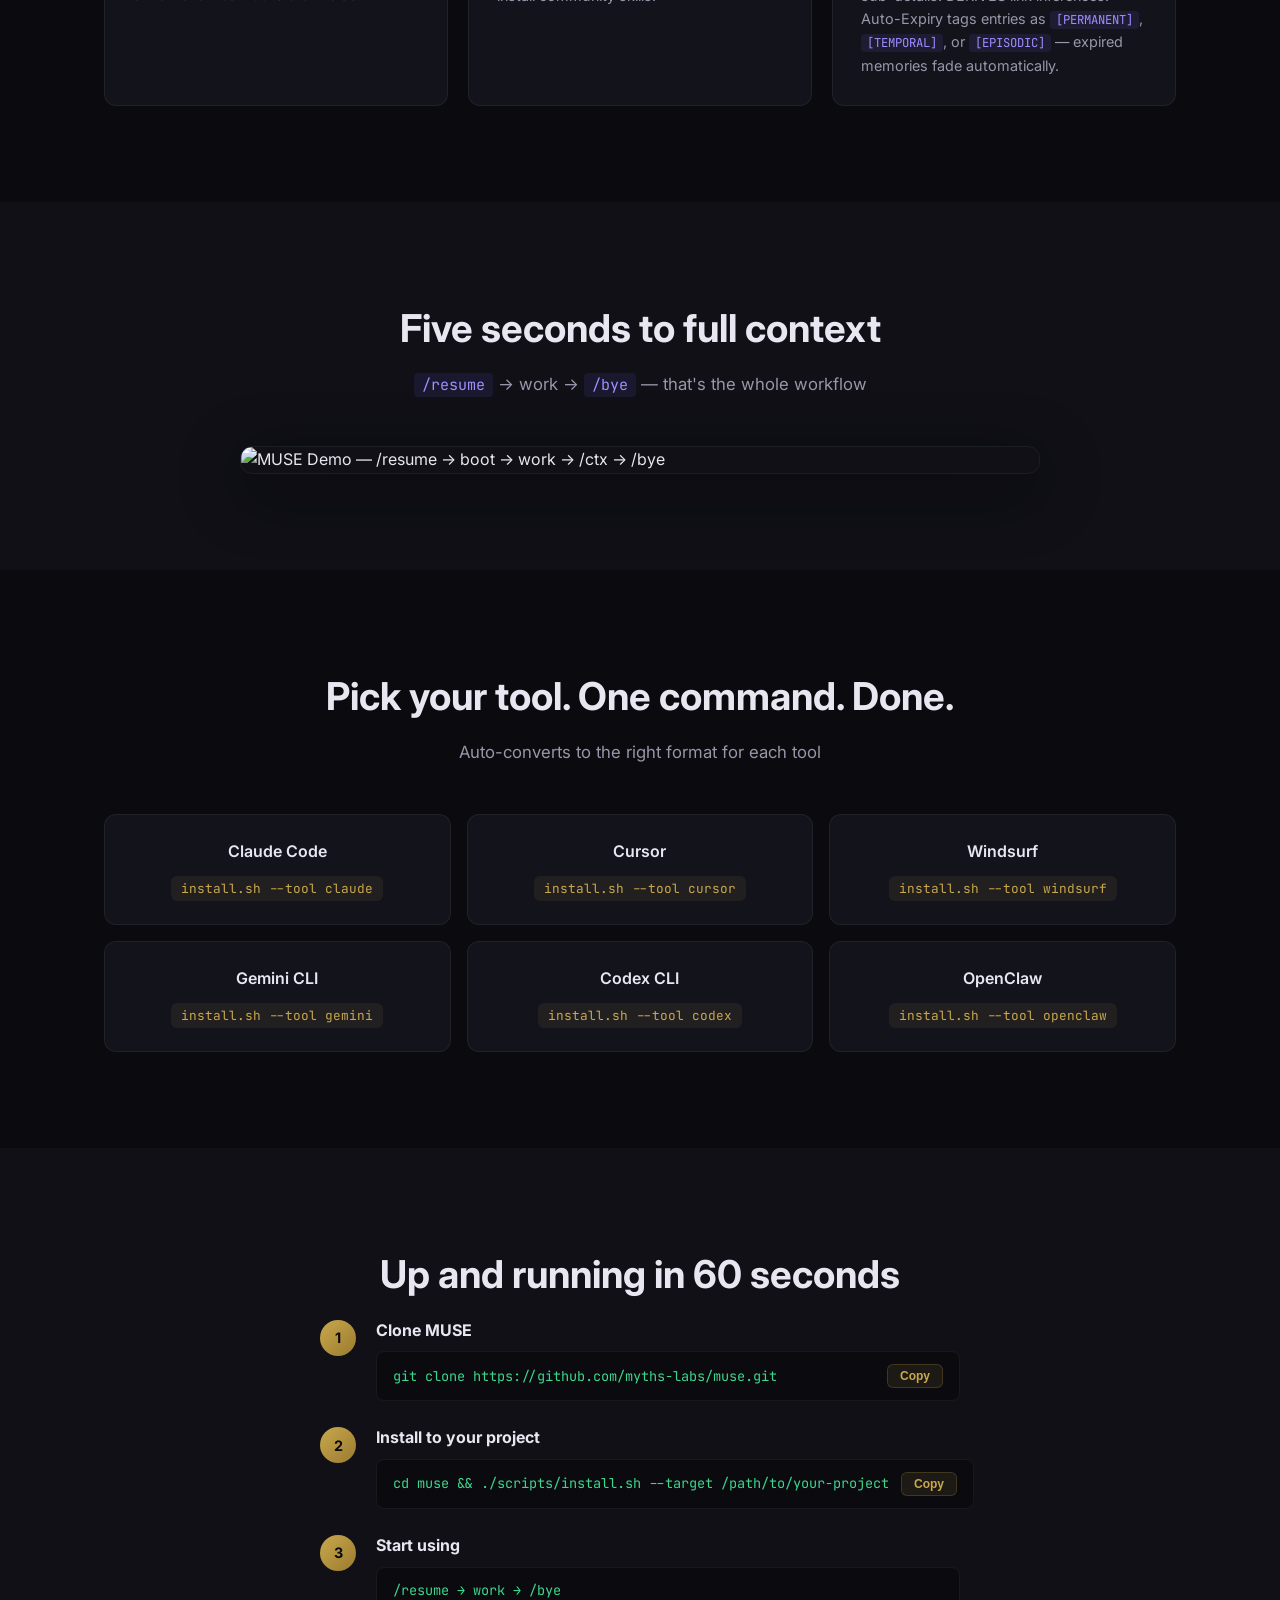
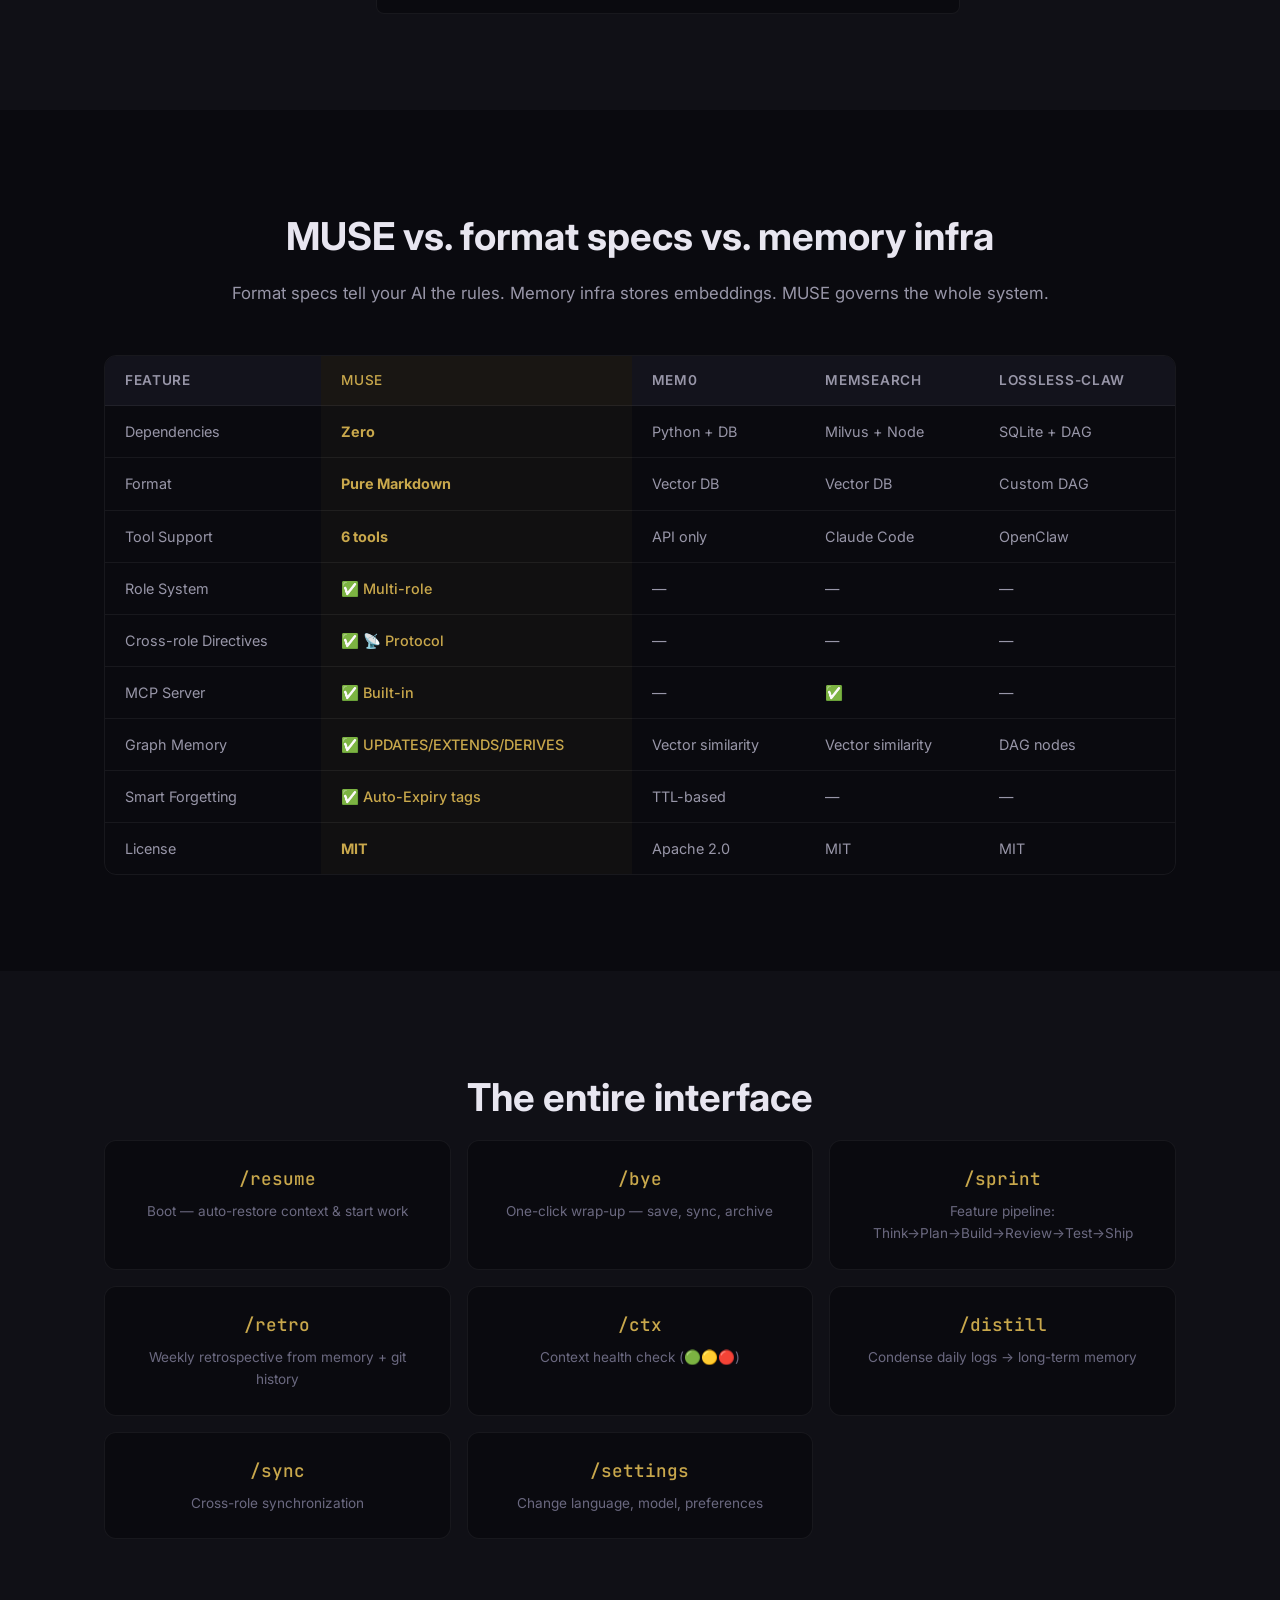
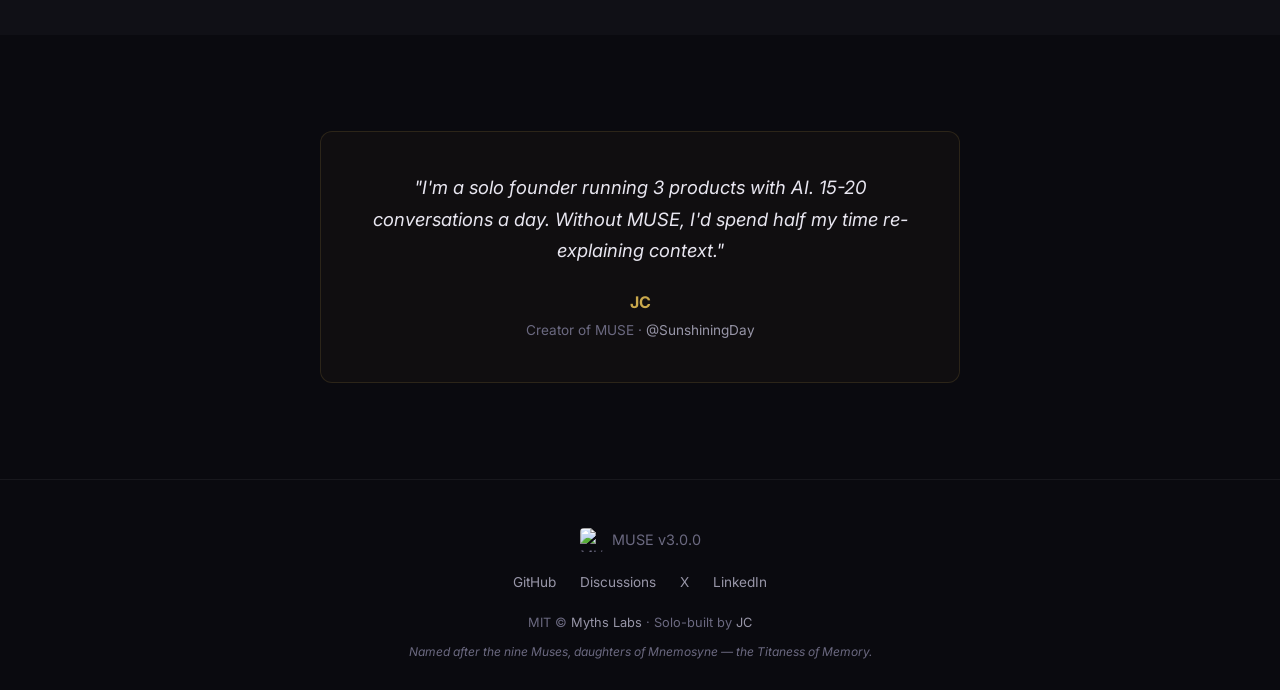
==== commit a0cb66b7: "docs: bump all version refs to v3.0.0 / 65 skills Fixes missed during release: - README.md: badge v2" ====
--- a/docs/index.html
+++ b/docs/index.html
@@ -11,7 +11,7 @@
     content="MUSE, AI memory, Claude Code, Cursor, AI pair programming, context management, Markdown, agent memory">
   <meta property="og:title" content="MUSE — The AI Coding Governance System">
   <meta property="og:description"
-    content="The only full governance system for AI coding. Roles, memory, 62 skills, directives, dashboard — in plain Markdown. Zero dependencies.">
+    content="The only full governance system for AI coding. Roles, memory, 65 skills, directives, dashboard — in plain Markdown. Zero dependencies.">
   <meta property="og:image" content="https://raw.githubusercontent.com/myths-labs/muse/main/assets/banner.png">
   <meta property="og:url" content="https://muse.mythslabs.ai">
   <meta property="og:type" content="website">
@@ -593,7 +593,7 @@
       <div class="footer-brand">
         <img src="https://raw.githubusercontent.com/myths-labs/muse/main/assets/logo.png" alt="MUSE" width="24"
           height="24">
-        <span>MUSE v2.36.0</span>
+        <span>MUSE v3.0.0</span>
       </div>
       <div class="footer-links">
         <a href="https://github.com/myths-labs/muse" target="_blank" rel="noopener">GitHub</a>
